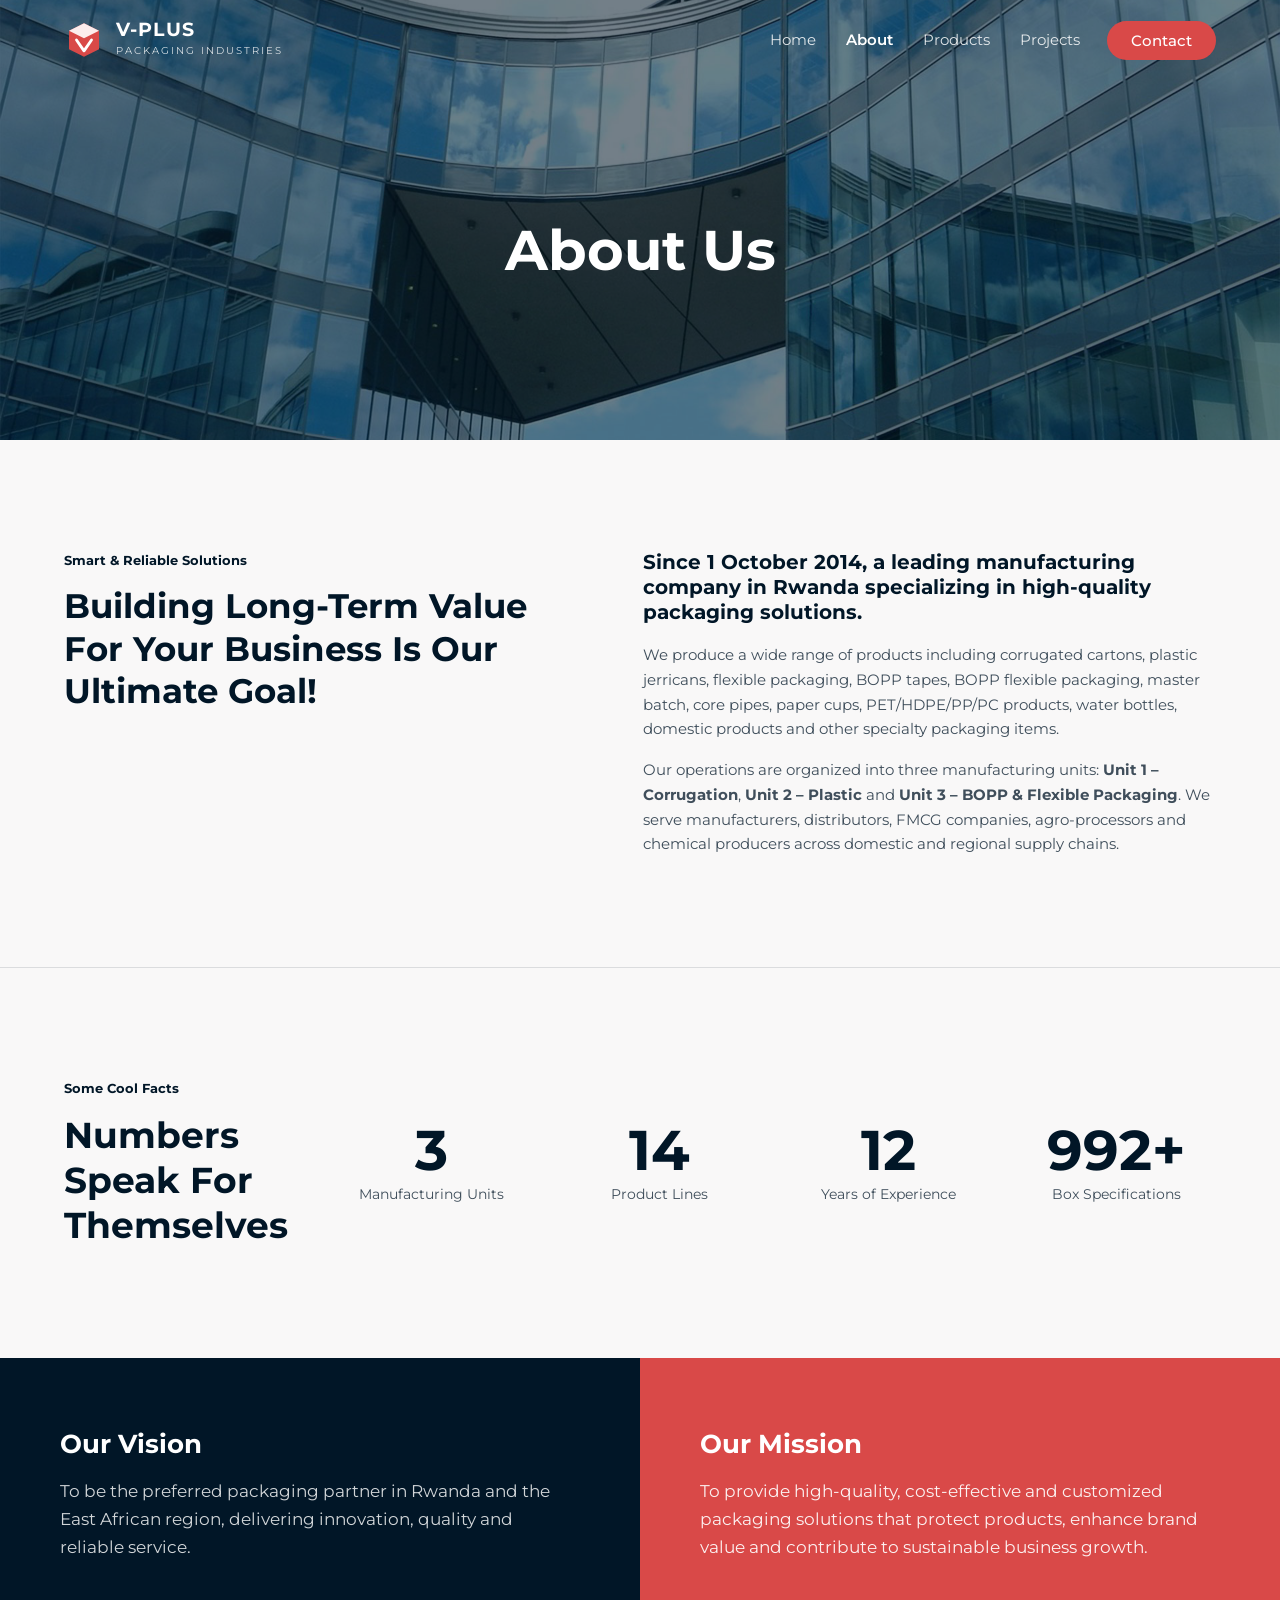
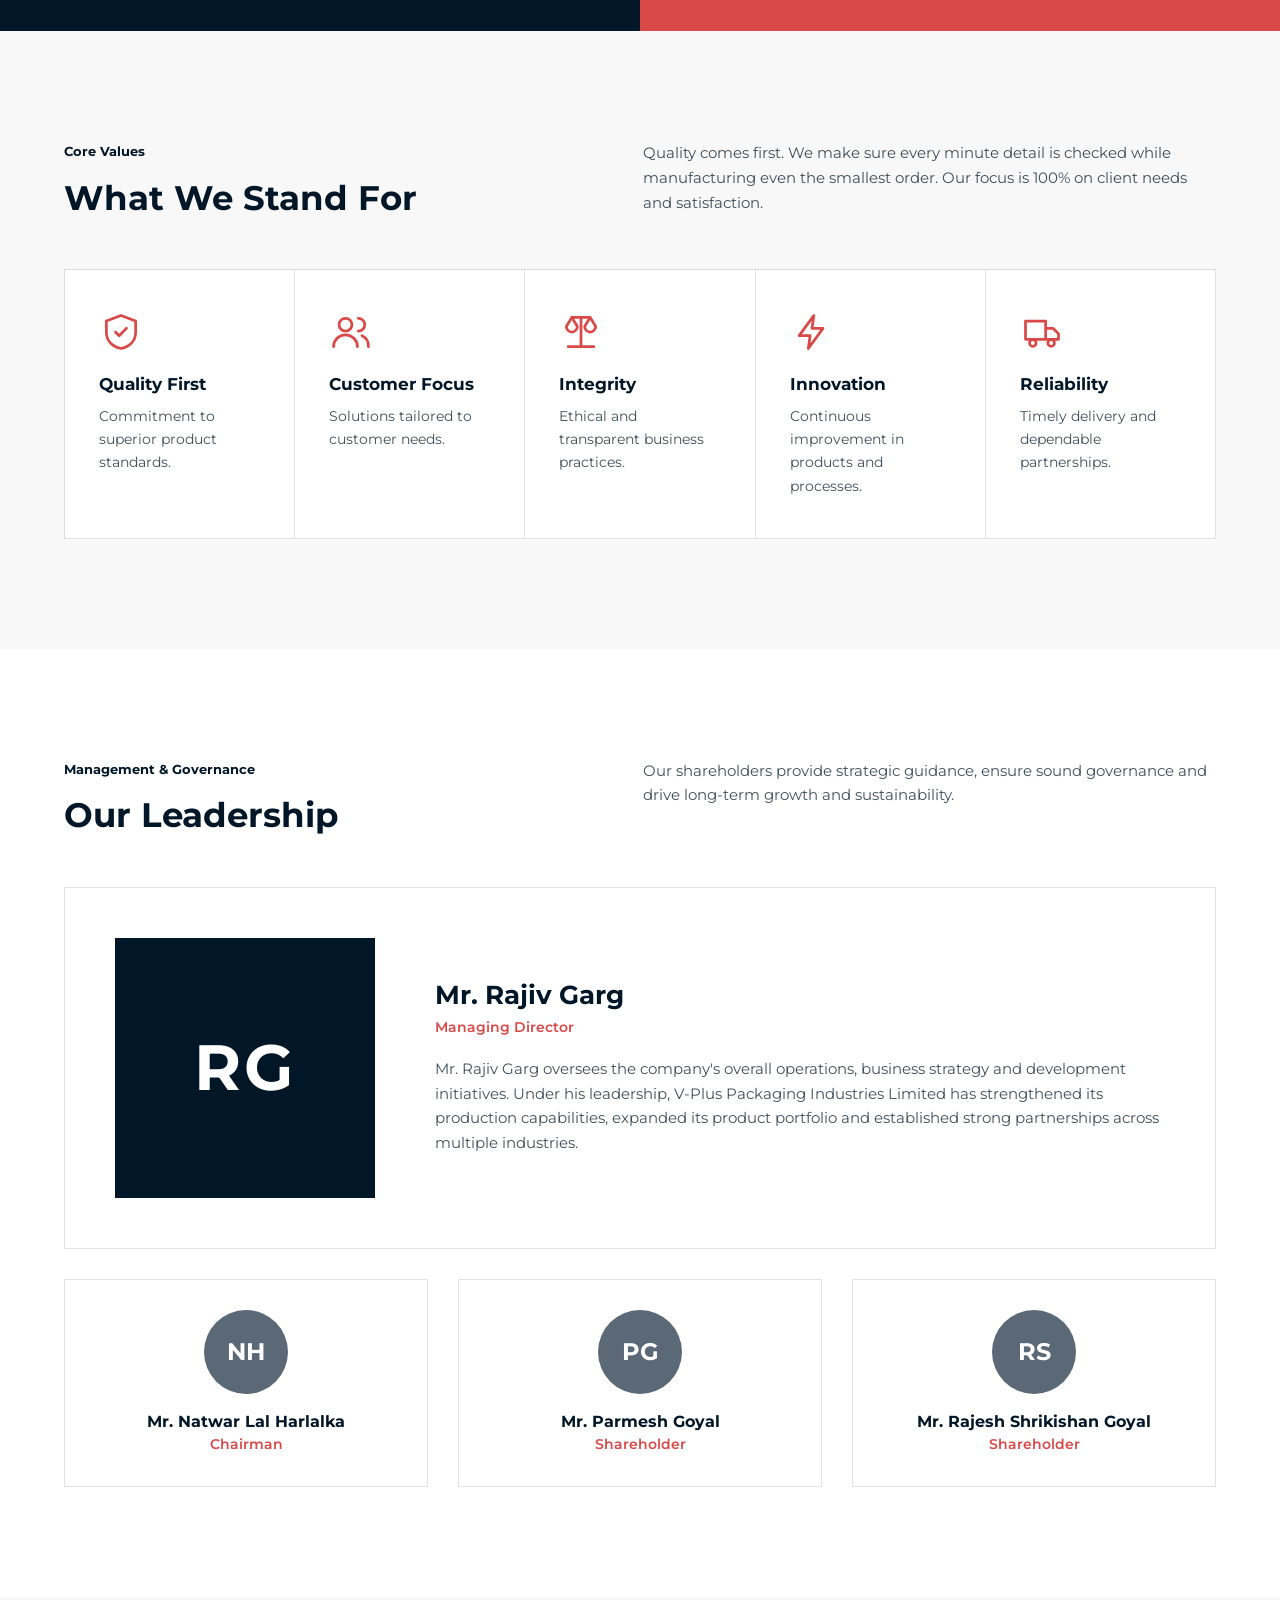
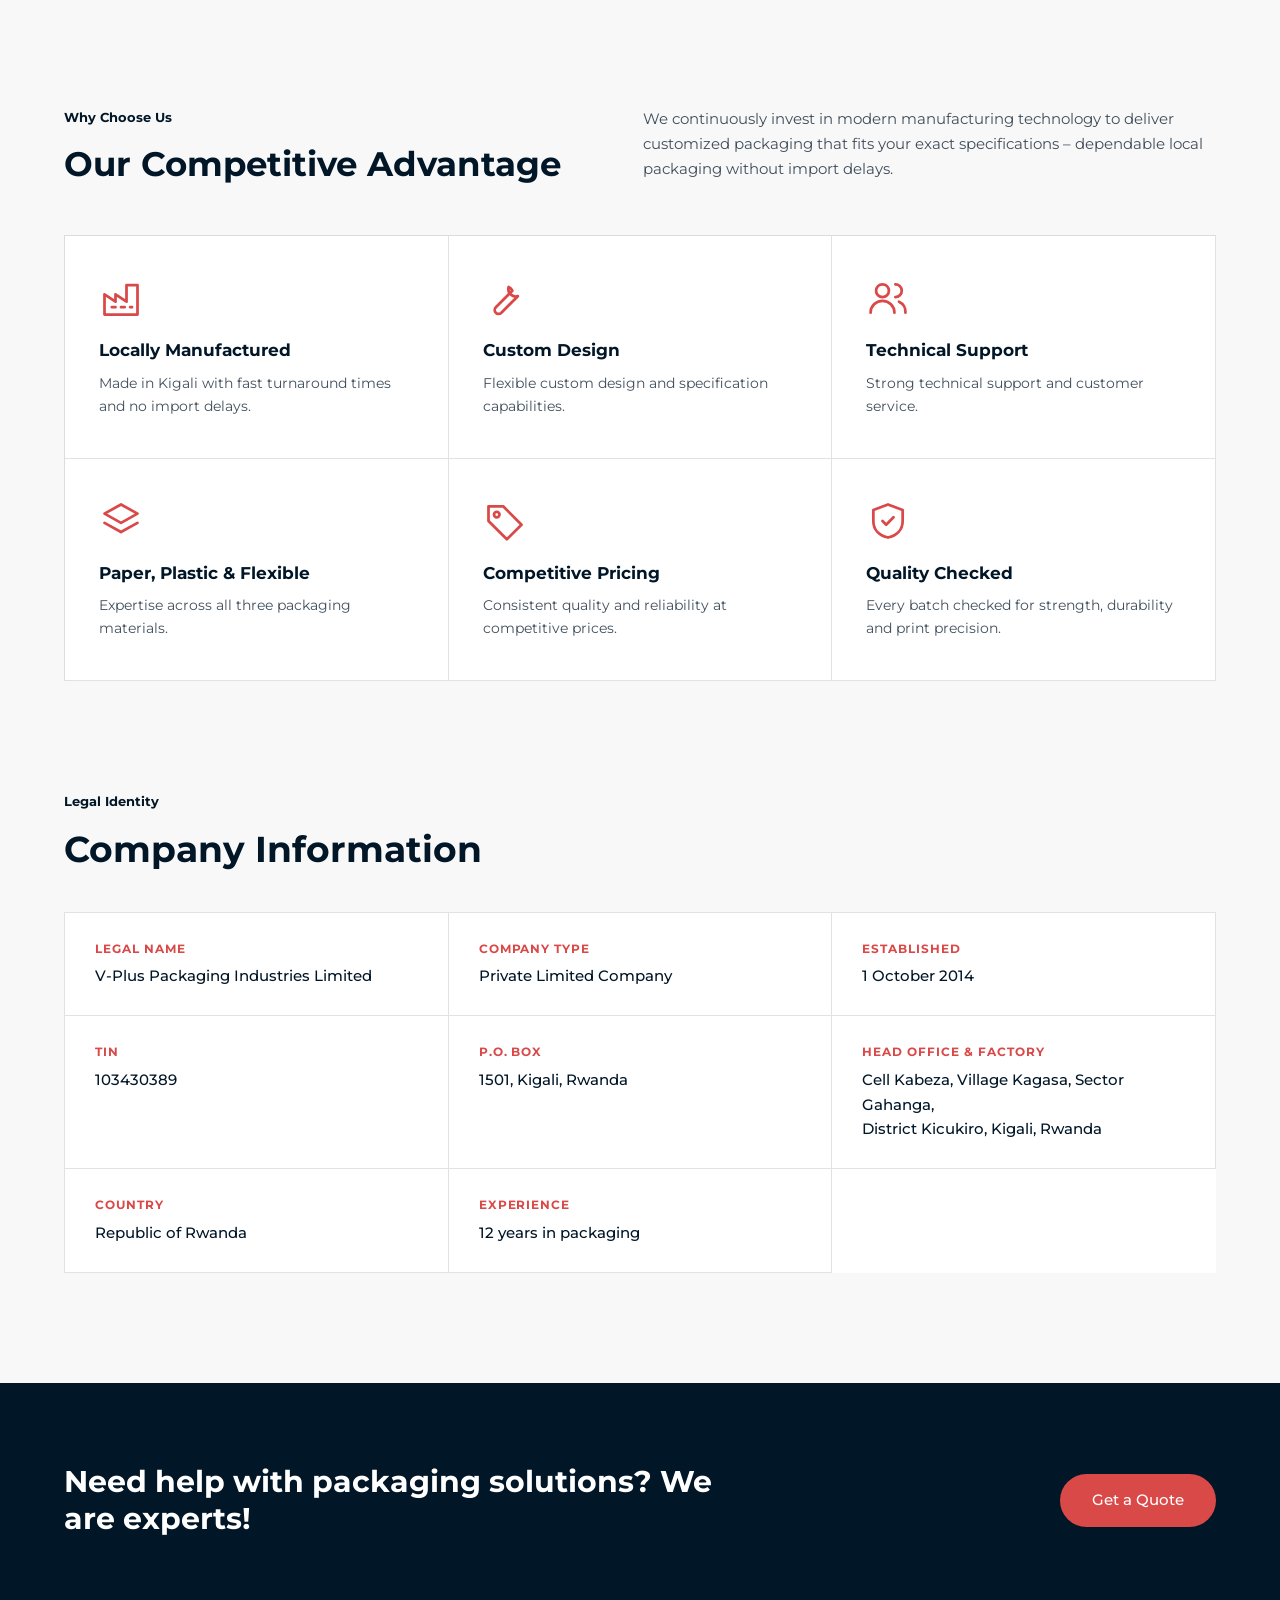
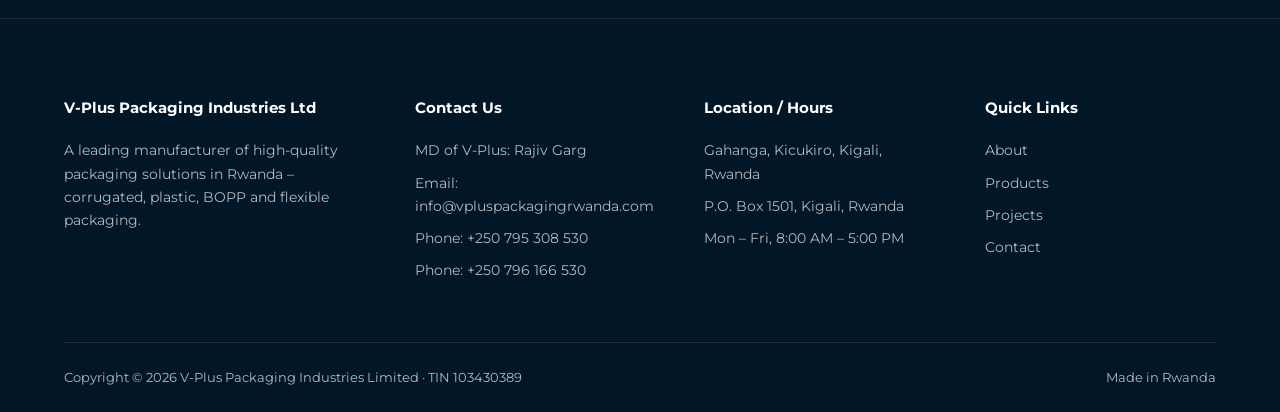
==== about.html @ d8c8a0d1 "Use catalogue photos for 13 products on the Products page Co-Authored-By: Claude Opus 5.5 <noreply@a" ====
<!DOCTYPE html>
<html lang="en">
<head>
<meta charset="utf-8">
<meta name="viewport" content="width=device-width, initial-scale=1">
<title>About Us – V-Plus Packaging Industries Limited</title>
<meta name="description" content="Company profile, vision, mission, values and leadership of V-Plus Packaging Industries Limited, Kigali, Rwanda.">
<meta property="og:title" content="About Us – V-Plus Packaging Industries Limited">
<meta property="og:description" content="Company profile, vision, mission, values and leadership of V-Plus Packaging Industries Limited, Kigali, Rwanda.">
<meta property="og:image" content="images/hero-factory.jpg">
<link rel="icon" href="images/favicon.svg" type="image/svg+xml">
<link rel="preconnect" href="https://fonts.googleapis.com">
<link rel="preconnect" href="https://fonts.gstatic.com" crossorigin>
<link href="https://fonts.googleapis.com/css2?family=Montserrat:wght@400;500;600;700&display=swap" rel="stylesheet">
<link rel="stylesheet" href="css/style.css?v=1795868604">
</head>
<body data-page="">
<header class="nav" id="nav"><div class="wrap">
  <a href="index.html" class="logo" aria-label="V-Plus Packaging Industries home"><svg viewBox="0 0 48 48" aria-hidden="true"><path d="M24 4 42 13v22L24 44 6 35V13Z" fill="#d94948"/><path d="M24 4 42 13 24 22 6 13Z" fill="#ffffff" opacity=".9"/><path d="M15 24l9 13 9-13" fill="none" stroke="#fff" stroke-width="3.4" stroke-linecap="round" stroke-linejoin="round"/></svg><span><b>V-PLUS</b><small>Packaging Industries</small></span></a>
  <ul class="menu" id="menu"><li><a href="index.html">Home</a></li><li><a href="about.html" class="active">About</a></li><li><a href="products.html">Products</a></li><li><a href="projects.html">Projects</a></li><li><a href="contact.html" class="btn">Contact</a></li></ul>
  <button class="burger" id="burger" aria-label="Menu" aria-expanded="false" aria-controls="menu"><span></span><span></span><span></span></button>
</div></header>
<main>
<section class="banner" style="background-image:url(images/about-banner.jpg)"><h1>About Us</h1></section>

<section><div class="wrap intro reveal">
  <div><span class="eyebrow">Smart &amp; Reliable Solutions</span><h2>Building Long-Term Value For Your Business Is Our Ultimate Goal!</h2></div>
  <div>
    <h3>Since 1 October 2014, a leading manufacturing company in Rwanda specializing in high-quality packaging solutions.</h3>
    <p>We produce a wide range of products including corrugated cartons, plastic jerricans, flexible packaging, BOPP tapes, BOPP flexible packaging, master batch, core pipes, paper cups, PET/HDPE/PP/PC products, water bottles, domestic products and other specialty packaging items.</p>
    <p>Our operations are organized into three manufacturing units: <b>Unit 1 – Corrugation</b>, <b>Unit 2 – Plastic</b> and <b>Unit 3 – BOPP &amp; Flexible Packaging</b>. We serve manufacturers, distributors, FMCG companies, agro-processors and chemical producers across domestic and regional supply chains.</p>
  </div>
</div></section>
<hr class="divider">
<section><div class="wrap stats reveal">
  <div><span class="eyebrow">Some Cool Facts</span><h2 class="h2" style="margin:0">Numbers Speak For Themselves</h2></div><div class="stat"><b data-count="3">3</b><span>Manufacturing Units</span></div><div class="stat"><b data-count="14">14</b><span>Product Lines</span></div><div class="stat"><b data-count="12" data-years>12</b><span>Years of Experience</span></div><div class="stat"><b data-count="1000" data-suffix="+">1,000+</b><span>Box Specifications</span></div>
</div></section>

<section class="vm" style="padding:0">
  <div class="reveal"><h3>Our Vision</h3><p>To be the preferred packaging partner in Rwanda and the East African region, delivering innovation, quality and reliable service.</p></div>
  <div class="reveal"><h3>Our Mission</h3><p>To provide high-quality, cost-effective and customized packaging solutions that protect products, enhance brand value and contribute to sustainable business growth.</p></div>
</section>

<section><div class="wrap">
  <div class="intro reveal" style="margin-bottom:50px"><div><span class="eyebrow">Core Values</span><h2>What We Stand For</h2></div><div><p>Quality comes first. We make sure every minute detail is checked while manufacturing even the smallest order. Our focus is 100% on client needs and satisfaction.</p></div></div>
  <div class="features five"><div class="feature reveal"><div class="ic"><svg viewBox="0 0 24 24" fill="none" stroke="currentColor" stroke-width="1.5" stroke-linecap="round" stroke-linejoin="round" aria-hidden="true"><path d="M12 3 4 6v6c0 5 3.5 8 8 9 4.5-1 8-4 8-9V6z"/><path d="m9 12 2 2 4-4"/></svg></div><h4>Quality First</h4><p>Commitment to superior product standards.</p></div><div class="feature reveal"><div class="ic"><svg viewBox="0 0 24 24" fill="none" stroke="currentColor" stroke-width="1.5" stroke-linecap="round" stroke-linejoin="round" aria-hidden="true"><circle cx="9" cy="8" r="3.5"/><path d="M2.5 20a6.5 6.5 0 0 1 13 0M16 4.5a3.5 3.5 0 0 1 0 7M18 14a6 6 0 0 1 3.5 6"/></svg></div><h4>Customer Focus</h4><p>Solutions tailored to customer needs.</p></div><div class="feature reveal"><div class="ic"><svg viewBox="0 0 24 24" fill="none" stroke="currentColor" stroke-width="1.5" stroke-linecap="round" stroke-linejoin="round" aria-hidden="true"><path d="M12 4v16M5 20h14M4 9l3-5 3 5a3 3 0 0 1-6 0zM14 9l3-5 3 5a3 3 0 0 1-6 0zM7 4h10"/></svg></div><h4>Integrity</h4><p>Ethical and transparent business practices.</p></div><div class="feature reveal"><div class="ic"><svg viewBox="0 0 24 24" fill="none" stroke="currentColor" stroke-width="1.5" stroke-linecap="round" stroke-linejoin="round" aria-hidden="true"><path d="M13 3 5 14h6l-1 7 8-11h-6z"/></svg></div><h4>Innovation</h4><p>Continuous improvement in products and processes.</p></div><div class="feature reveal"><div class="ic"><svg viewBox="0 0 24 24" fill="none" stroke="currentColor" stroke-width="1.5" stroke-linecap="round" stroke-linejoin="round" aria-hidden="true"><path d="M3 6h11v10H3zM14 10h4l3 3v3h-7"/><circle cx="7" cy="18" r="1.8"/><circle cx="17" cy="18" r="1.8"/></svg></div><h4>Reliability</h4><p>Timely delivery and dependable partnerships.</p></div></div>
</div></section>

<section style="background:#fff"><div class="wrap">
  <div class="intro reveal" style="margin-bottom:50px"><div><span class="eyebrow">Management &amp; Governance</span><h2>Our Leadership</h2></div><div><p>Our shareholders provide strategic guidance, ensure sound governance and drive long-term growth and sustainability.</p></div></div>
  <div class="leader reveal">
    <div class="mono">RG</div>
    <div><h3>Mr. Rajiv Garg</h3><span class="role">Managing Director</span><p>Mr. Rajiv Garg oversees the company's overall operations, business strategy and development initiatives. Under his leadership, V-Plus Packaging Industries Limited has strengthened its production capabilities, expanded its product portfolio and established strong partnerships across multiple industries.</p></div>
  </div>
  <div class="board">
    <div class="person reveal"><div class="mono">NH</div><h4>Mr. Natwar Lal Harlalka</h4><span>Chairman</span></div>
    <div class="person reveal"><div class="mono">PG</div><h4>Mr. Parmesh Goyal</h4><span>Shareholder</span></div>
    <div class="person reveal"><div class="mono">RS</div><h4>Mr. Rajesh Shrikishan Goyal</h4><span>Shareholder</span></div>
  </div>
</div></section>

<section><div class="wrap">
  <div class="intro reveal" style="margin-bottom:50px"><div><span class="eyebrow">Why Choose Us</span><h2>Our Competitive Advantage</h2></div><div><p>We continuously invest in modern manufacturing technology to deliver customized packaging that fits your exact specifications – dependable local packaging without import delays.</p></div></div>
  <div class="features"><div class="feature reveal"><div class="ic"><svg viewBox="0 0 24 24" fill="none" stroke="currentColor" stroke-width="1.5" stroke-linecap="round" stroke-linejoin="round" aria-hidden="true"><path d="M3 21V10l6 4V10l6 4V5h6v16z"/><path d="M7 17h2M12 17h2M17 17h1"/></svg></div><h4>Locally Manufactured</h4><p>Made in Kigali with fast turnaround times and no import delays.</p></div><div class="feature reveal"><div class="ic"><svg viewBox="0 0 24 24" fill="none" stroke="currentColor" stroke-width="1.5" stroke-linecap="round" stroke-linejoin="round" aria-hidden="true"><path d="M14 6a4 4 0 0 0 5 5l-9 9a2 2 0 0 1-3-3l9-9a4 4 0 0 0-2-2z"/></svg></div><h4>Custom Design</h4><p>Flexible custom design and specification capabilities.</p></div><div class="feature reveal"><div class="ic"><svg viewBox="0 0 24 24" fill="none" stroke="currentColor" stroke-width="1.5" stroke-linecap="round" stroke-linejoin="round" aria-hidden="true"><circle cx="9" cy="8" r="3.5"/><path d="M2.5 20a6.5 6.5 0 0 1 13 0M16 4.5a3.5 3.5 0 0 1 0 7M18 14a6 6 0 0 1 3.5 6"/></svg></div><h4>Technical Support</h4><p>Strong technical support and customer service.</p></div><div class="feature reveal"><div class="ic"><svg viewBox="0 0 24 24" fill="none" stroke="currentColor" stroke-width="1.5" stroke-linecap="round" stroke-linejoin="round" aria-hidden="true"><path d="m12 3 9 5-9 5-9-5z"/><path d="m3 13 9 5 9-5"/></svg></div><h4>Paper, Plastic &amp; Flexible</h4><p>Expertise across all three packaging materials.</p></div><div class="feature reveal"><div class="ic"><svg viewBox="0 0 24 24" fill="none" stroke="currentColor" stroke-width="1.5" stroke-linecap="round" stroke-linejoin="round" aria-hidden="true"><path d="M3 12V4h8l10 10-8 8z"/><circle cx="7.5" cy="8.5" r="1.5"/></svg></div><h4>Competitive Pricing</h4><p>Consistent quality and reliability at competitive prices.</p></div><div class="feature reveal"><div class="ic"><svg viewBox="0 0 24 24" fill="none" stroke="currentColor" stroke-width="1.5" stroke-linecap="round" stroke-linejoin="round" aria-hidden="true"><path d="M12 3 4 6v6c0 5 3.5 8 8 9 4.5-1 8-4 8-9V6z"/><path d="m9 12 2 2 4-4"/></svg></div><h4>Quality Checked</h4><p>Every batch checked for strength, durability and print precision.</p></div></div>
</div></section>

<section style="padding-top:0"><div class="wrap">
  <div class="reveal" style="margin-bottom:40px"><span class="eyebrow">Legal Identity</span><h2 class="h2">Company Information</h2></div>
  <dl class="facts reveal">
    <div><dt>Legal Name</dt><dd>V-Plus Packaging Industries Limited</dd></div>
    <div><dt>Company Type</dt><dd>Private Limited Company</dd></div>
    <div><dt>Established</dt><dd>1 October 2014</dd></div>
    <div><dt>TIN</dt><dd>103430389</dd></div>
    <div><dt>P.O. Box</dt><dd>1501, Kigali, Rwanda</dd></div>
    <div><dt>Head Office &amp; Factory</dt><dd>Cell Kabeza, Village Kagasa, Sector Gahanga,<br>District Kicukiro, Kigali, Rwanda</dd></div>
    <div><dt>Country</dt><dd>Republic of Rwanda</dd></div>
    <div><dt>Experience</dt><dd><span data-years>12</span> years in packaging</dd></div>
  </dl>
</div></section>
<section class="cta"><div class="wrap">
  <h2>Need help with packaging solutions? We are experts!</h2>
  <a href="contact.html" class="btn">Get a Quote</a>
</div></section>

</main>
<footer><div class="wrap">
  <div class="foot-grid">
    <div>
      <h5>V-Plus Packaging Industries Ltd</h5>
      <p>A leading manufacturer of high-quality packaging solutions in Rwanda – corrugated, plastic, BOPP and flexible packaging.</p>
    </div>
    <div><h5>Contact Us</h5><ul><li>MD of V-Plus: Rajiv Garg</li><li>Email: <a href="mailto:info@vpluspackagingrwanda.com">info@vpluspackagingrwanda.com</a></li><li>Phone: <a href="tel:+250795308530">+250 795 308 530</a></li><li>Phone: <a href="tel:+250796166530">+250 796 166 530</a></li></ul></div>
    <div><h5>Location / Hours</h5><ul><li>Gahanga, Kicukiro, Kigali, Rwanda</li><li>P.O. Box 1501, Kigali, Rwanda</li><li>Mon – Fri, 8:00 AM – 5:00 PM</li></ul></div>
    <div><h5>Quick Links</h5><ul><li><a href="about.html">About</a></li><li><a href="products.html">Products</a></li><li><a href="projects.html">Projects</a></li><li><a href="contact.html">Contact</a></li></ul></div>
  </div>
  <div class="foot-bottom"><span>Copyright © <span data-year></span> V-Plus Packaging Industries Limited · TIN 103430389</span><span>Made in Rwanda</span></div>
</div></footer>
<script src="js/main.js?v=1795868604"></script>
</body>
</html>
---- css/style.css ----
/* V-Plus Packaging Industries Limited — site stylesheet */
:root{
  --navy:#011627; --navy-2:#0b2236; --slate:#5b6876; --red:#d94948; --red-d:#c03a39;
  --bg:#f9f8f8; --white:#fff; --text:rgba(1,22,39,.75); --muted:rgba(1,22,39,.6);
  --line:rgba(1,22,39,.12); --line-l:rgba(255,255,255,.25);
}
*{box-sizing:border-box;margin:0;padding:0}
html{scroll-behavior:smooth}
body{font-family:Montserrat,system-ui,sans-serif;font-size:15px;line-height:1.65;color:var(--text);background:var(--bg);-webkit-font-smoothing:antialiased}
img{display:block;max-width:100%}
a{color:inherit;text-decoration:none}
h1,h2,h3,h4,h5{color:var(--navy);font-weight:700;line-height:1.25}
.wrap{width:min(1200px,90%);margin-inline:auto}
section{padding:110px 0}
.eyebrow{display:block;font-size:13px;font-weight:700;color:var(--navy);margin-bottom:14px}
.h2{font-size:clamp(26px,3.2vw,36px);margin-bottom:22px}
.center{text-align:center}
.narrow{max-width:820px;margin-inline:auto}
p + p{margin-top:16px}
.btn{display:inline-block;background:var(--red);color:#fff;border-radius:100px;padding:14px 32px;font-size:15px;font-weight:500;transition:background .25s,transform .25s;border:0;cursor:pointer;font-family:inherit}
.btn:hover{background:var(--red-d);transform:translateY(-2px)}
.btn-outline{background:transparent;border:2px solid #fff;padding:12px 30px}
.btn-outline:hover{background:#fff;color:var(--navy)}
.mt{margin-top:36px}

/* Header */
header.nav{position:fixed;top:0;left:0;right:0;z-index:50;transition:background .3s,box-shadow .3s}
header.nav.scrolled{background:var(--navy);box-shadow:0 4px 20px rgba(0,0,0,.25)}
.nav .wrap{display:flex;align-items:center;justify-content:space-between;height:80px}
.logo{display:flex;align-items:center;gap:12px;color:#fff}
.logo svg{width:40px;height:40px}
.logo b{display:block;font-size:19px;letter-spacing:.06em;line-height:1}
.logo small{display:block;font-size:10px;letter-spacing:.2em;text-transform:uppercase;opacity:.8;margin-top:4px}
.menu{display:flex;list-style:none;align-items:center}
.menu a{display:block;color:#fff;padding:0 15px;line-height:80px;font-size:15px;opacity:.85;transition:opacity .2s}
.menu a:hover,.menu a.active{opacity:1}
.menu a.active{font-weight:600}
.menu .btn{line-height:1;padding:12px 24px;margin-left:12px;opacity:1}
.burger{display:none;background:none;border:0;cursor:pointer;width:42px;height:42px}
.burger span{display:block;height:2px;width:24px;background:#fff;margin:5px auto;transition:.3s}

/* Hero (home) */
.hero{position:relative;min-height:100vh;display:flex;align-items:center;justify-content:center;text-align:center;color:#fff;background:url(../images/hero-factory.jpg) center/cover fixed}
.hero::before{content:"";position:absolute;inset:0;background:rgba(1,22,39,.55)}
.hero .wrap{position:relative;padding:120px 0 80px}
.hero .sub{font-size:14px;font-weight:600;letter-spacing:.04em;margin-bottom:18px}
.hero h1{color:#fff;font-size:clamp(34px,5.6vw,70px);line-height:1.4;text-transform:uppercase;margin-bottom:34px}
.hero p{max-width:640px;margin:0 auto 34px;color:rgba(255,255,255,.85);font-size:16px}
.hero .down{position:absolute;left:50%;bottom:36px;transform:translateX(-50%);color:#fff;opacity:.8;animation:bob 2s infinite}
@keyframes bob{0%,100%{transform:translate(-50%,0)}50%{transform:translate(-50%,8px)}}

/* Page banner (inner pages) */
.banner{position:relative;height:440px;display:flex;align-items:center;justify-content:center;text-align:center;background:center/cover no-repeat}
.banner::before{content:"";position:absolute;inset:0;background:rgba(1,22,39,.55)}
.banner h1{position:relative;color:#fff;font-size:clamp(34px,4.6vw,56px);padding-top:60px}

/* Two-column intro (eyebrow+heading left, text right) */
.intro{display:grid;grid-template-columns:1fr 1.15fr;gap:80px;align-items:start}
.intro h2{font-size:clamp(26px,3vw,34px)}
.intro h3{font-size:20px;margin-bottom:18px}

/* Slate band (products) */
.band{position:relative;background:var(--slate);color:rgba(255,255,255,.82);overflow:hidden}
.band::before{content:"";position:absolute;inset:0;background:url(../images/products-bg.jpeg) center/cover;opacity:.12}
.band .wrap{position:relative}
.band h2,.band h3,.band h4,.band .eyebrow{color:#fff}
.band-grid{display:grid;grid-template-columns:1fr 1fr;gap:90px;align-items:center}
.list-item{padding:28px 0;border-top:1px solid var(--line-l)}
.list-item:first-of-type{margin-top:26px}
.list-item h4{font-size:16px;margin-bottom:8px}
.list-item p{font-size:14px}
.band .lead{font-size:clamp(22px,2.4vw,28px);font-weight:700;color:#fff;line-height:1.4;margin-bottom:30px}

/* Image cards */
.cards{display:grid;grid-template-columns:repeat(3,1fr);gap:34px}
.card img{width:100%;aspect-ratio:4/3;object-fit:cover;transition:transform .5s}
.card .img{overflow:hidden;margin-bottom:22px}
.card:hover img{transform:scale(1.05)}
.card h4{font-size:16px;margin-bottom:10px}
.card p{font-size:14px}

/* Stats */
.stats{display:grid;grid-template-columns:1.2fr repeat(4,1fr);gap:30px;align-items:center}
.stat{text-align:center}
.stat b{display:block;font-size:clamp(40px,4.4vw,56px);color:var(--navy);line-height:1.1}
.stat span{font-size:14px}
.stats.dark{background:var(--navy)}
.divider{border:0;border-top:1px solid var(--line);margin:0}

/* Feature boxes */
.features{display:grid;grid-template-columns:repeat(3,1fr);gap:0;border-top:1px solid var(--line);border-left:1px solid var(--line)}
.features.five{grid-template-columns:repeat(5,1fr)}
.features.two{grid-template-columns:repeat(2,1fr)}
.feature{padding:40px 34px;border-right:1px solid var(--line);border-bottom:1px solid var(--line);background:#fff;transition:background .3s}
.feature:hover{background:var(--bg)}
.feature .ic{width:44px;height:44px;color:var(--red);margin-bottom:20px}
.feature .ic svg{width:100%;height:100%}
.feature h4{font-size:17px;margin-bottom:10px}
.feature p{font-size:14px}

/* Products page */
.unit{padding:90px 0;border-top:1px solid var(--line)}
.unit:nth-of-type(odd){background:#fff}
.unit-head{display:grid;grid-template-columns:1fr 1.15fr;gap:80px;margin-bottom:50px;align-items:end}
.unit-head h2{font-size:clamp(26px,3vw,34px)}
.products{display:grid;grid-template-columns:repeat(2,1fr);gap:0 70px}
.product{display:grid;grid-template-columns:180px 1fr;gap:28px;padding:30px 0;border-top:1px solid var(--line);align-items:start}
.product .thumb{aspect-ratio:1;background:var(--bg);overflow:hidden;display:grid;place-items:center;color:var(--slate)}
.unit:nth-of-type(even) .product .thumb{background:#fff}
.product .thumb img{width:100%;height:100%;object-fit:contain;background:#fff;transition:transform .4s}
.product:hover .thumb img{transform:scale(1.05)}
.product .thumb{border:1px solid var(--line)}
.product .thumb svg{width:46px;height:46px}
.product h4{font-size:17px;margin-bottom:10px}
.product ul{list-style:none}
.product li{position:relative;padding-left:18px;font-size:14px;margin-bottom:5px}
.product li::before{content:"";position:absolute;left:0;top:9px;width:6px;height:6px;border-radius:50%;background:var(--red)}
.jump{display:flex;gap:14px;flex-wrap:wrap;justify-content:center;margin-top:34px}
.jump a{border:1px solid var(--line);padding:10px 22px;border-radius:100px;font-size:14px;font-weight:600;color:var(--navy);background:#fff;transition:.25s}
.jump a:hover{background:var(--navy);color:#fff}

/* Projects page */
.projects{display:grid;gap:70px}
.project{display:grid;grid-template-columns:1fr 1fr;gap:70px;align-items:center}
.project:nth-child(even) .p-img{order:2}
.project .p-img{overflow:hidden}
.project .p-img img{width:100%;aspect-ratio:4/3;object-fit:cover}
.project h3{font-size:clamp(22px,2.4vw,28px);margin-bottom:16px}
.project .note{margin-top:20px;padding-left:16px;border-left:3px solid var(--red);font-weight:600;color:var(--navy);font-size:14px}

/* About page: leadership + facts */
.leader{display:grid;grid-template-columns:260px 1fr;gap:60px;align-items:center;background:#fff;padding:50px;border:1px solid var(--line)}
.leader .mono{aspect-ratio:1;background:var(--navy);color:#fff;display:grid;place-items:center;font-size:64px;font-weight:700;letter-spacing:.04em}
.leader h3{font-size:26px;margin-bottom:4px}
.leader .role{color:var(--red);font-weight:600;font-size:14px;margin-bottom:18px;display:block}
.board{display:grid;grid-template-columns:repeat(3,1fr);gap:30px;margin-top:30px}
.person{background:#fff;border:1px solid var(--line);padding:30px;text-align:center}
.person .mono{width:84px;height:84px;margin:0 auto 18px;border-radius:50%;background:var(--slate);color:#fff;display:grid;place-items:center;font-weight:700;font-size:24px}
.person h4{font-size:16px}
.person span{font-size:14px;color:var(--red);font-weight:600}
.vm{display:grid;grid-template-columns:1fr 1fr;gap:0}
.vm > div{padding:70px 60px}
.vm > div:first-child{background:var(--navy);color:rgba(255,255,255,.82)}
.vm > div:last-child{background:var(--red);color:rgba(255,255,255,.92)}
.vm h3{color:#fff;font-size:26px;margin-bottom:16px}
.vm p{font-size:17px}
.facts{display:grid;grid-template-columns:repeat(3,1fr);border-top:1px solid var(--line);border-left:1px solid var(--line);background:#fff}
.facts div{padding:26px 30px;border-right:1px solid var(--line);border-bottom:1px solid var(--line)}
.facts dt{font-size:12px;font-weight:700;color:var(--red);text-transform:uppercase;letter-spacing:.08em;margin-bottom:6px}
.facts dd{color:var(--navy);font-weight:500}

/* CTA strip */
.cta{background:var(--navy);color:rgba(255,255,255,.8);padding:80px 0;border-bottom:1px solid rgba(255,255,255,.1)}
.cta .wrap{display:flex;justify-content:space-between;align-items:center;gap:30px;flex-wrap:wrap}
.cta h2{color:#fff;font-size:clamp(22px,2.6vw,30px);max-width:700px}

/* Contact */
.contact-grid{display:grid;grid-template-columns:1fr 1.1fr;gap:80px}
.info{list-style:none;margin-top:30px}
.info li{display:flex;gap:18px;padding:20px 0;border-top:1px solid var(--line)}
.info .ic{flex:none;width:22px;height:22px;color:var(--red);margin-top:2px}
.info b{display:block;color:var(--navy);font-size:14px;margin-bottom:2px}
.info a:hover{color:var(--red)}
form.quote{background:#fff;padding:44px;border:1px solid var(--line)}
form.quote h3{font-size:22px;margin-bottom:6px}
form.quote > p{font-size:14px;margin-bottom:26px}
.frow{display:grid;grid-template-columns:1fr 1fr;gap:16px}
label{display:block;font-size:13px;font-weight:600;color:var(--navy);margin-bottom:6px}
.field{margin-bottom:16px}
input,select,textarea{width:100%;padding:13px 14px;border:1px solid var(--line);border-radius:4px;font:inherit;font-size:14px;color:var(--navy);background:var(--bg);transition:border-color .2s}
input:focus,select:focus,textarea:focus{outline:none;border-color:var(--red);background:#fff}
textarea{min-height:120px;resize:vertical}
.form-note{font-size:12px;color:var(--muted);margin-top:12px}
form.quote{position:relative}
.form-status{font-size:14px;margin-top:16px;font-weight:500}
.form-status:empty{display:none}
.form-status.ok{color:#1e7a46;background:#e8f5ee;padding:12px 14px;border-radius:4px}
.form-status.err{color:var(--red-d);background:#fbeaea;padding:12px 14px;border-radius:4px}
.btn:disabled{opacity:.6;cursor:wait;transform:none}
.map{margin-top:80px;background:#e8e8e8}
.map iframe{display:block;width:100%;height:420px;border:0}
.map-load{height:420px;display:grid;place-items:center;text-align:center;padding:20px;background:linear-gradient(rgba(1,22,39,.7),rgba(1,22,39,.7)),url(../images/contact-banner.jpg) center/cover;color:rgba(255,255,255,.85)}
.map-load h3{color:#fff;font-size:22px;margin-bottom:8px}
.map-load p{margin-bottom:22px}

/* Footer */
footer{background:var(--navy);color:rgba(255,255,255,.7);padding:80px 0 0;font-size:14px}
.foot-grid{display:grid;grid-template-columns:1.3fr 1fr 1fr 1fr;gap:50px;padding-bottom:60px}
footer h5{color:#fff;font-size:15px;margin-bottom:22px}
footer ul{list-style:none;display:grid;gap:9px}
footer a:hover{color:#fff}
.foot-bottom{border-top:1px solid rgba(255,255,255,.1);padding:24px 0;display:flex;justify-content:space-between;gap:12px;flex-wrap:wrap;font-size:13px}

[hidden]{display:none!important}

/* Reveal */
.reveal{opacity:0;transform:translateY(24px);transition:opacity .8s ease,transform .8s ease}
.reveal.in{opacity:1;transform:none}

@media (max-width:1024px){
  .hero{background-attachment:scroll}
  .intro,.band-grid,.unit-head,.contact-grid,.project{grid-template-columns:1fr;gap:34px}
  .project:nth-child(even) .p-img{order:0}
  .stats{grid-template-columns:repeat(2,1fr)}
  .stats > :first-child{grid-column:1/-1}
  .features,.features.five{grid-template-columns:repeat(2,1fr)}
  .products{grid-template-columns:1fr}
  .foot-grid{grid-template-columns:1fr 1fr}
  .leader{grid-template-columns:1fr;padding:34px}
  .leader .mono{max-width:200px}
  .vm{grid-template-columns:1fr}
  .facts{grid-template-columns:1fr 1fr}
  .menu{position:fixed;top:80px;left:0;right:0;flex-direction:column;align-items:stretch;background:var(--navy);padding:10px 5% 26px;transform:translateY(calc(-100% - 90px));visibility:hidden;transition:transform .35s,visibility .35s;box-shadow:0 20px 30px rgba(0,0,0,.3);z-index:-1}
  .menu.open{transform:none;visibility:visible}
  .menu a{line-height:52px;padding:0;border-bottom:1px solid rgba(255,255,255,.08)}
  .menu .btn{margin:18px 0 0;text-align:center;line-height:1;padding:14px}
  header.nav.open{background:var(--navy)}
  .burger{display:block}
  .burger.open span:nth-child(1){transform:translateY(7px) rotate(45deg)}
  .burger.open span:nth-child(2){opacity:0}
  .burger.open span:nth-child(3){transform:translateY(-7px) rotate(-45deg)}
}
@media (max-width:680px){
  section{padding:80px 0}
  .cards,.board,.features,.features.five,.features.two,.frow,.foot-grid,.facts{grid-template-columns:1fr}
  .product{grid-template-columns:90px 1fr;gap:18px}
  .banner{height:340px}
  .vm > div{padding:50px 30px}
  form.quote{padding:28px}
}
@media (prefers-reduced-motion:reduce){*{animation:none!important;transition:none!important}.reveal{opacity:1;transform:none}}
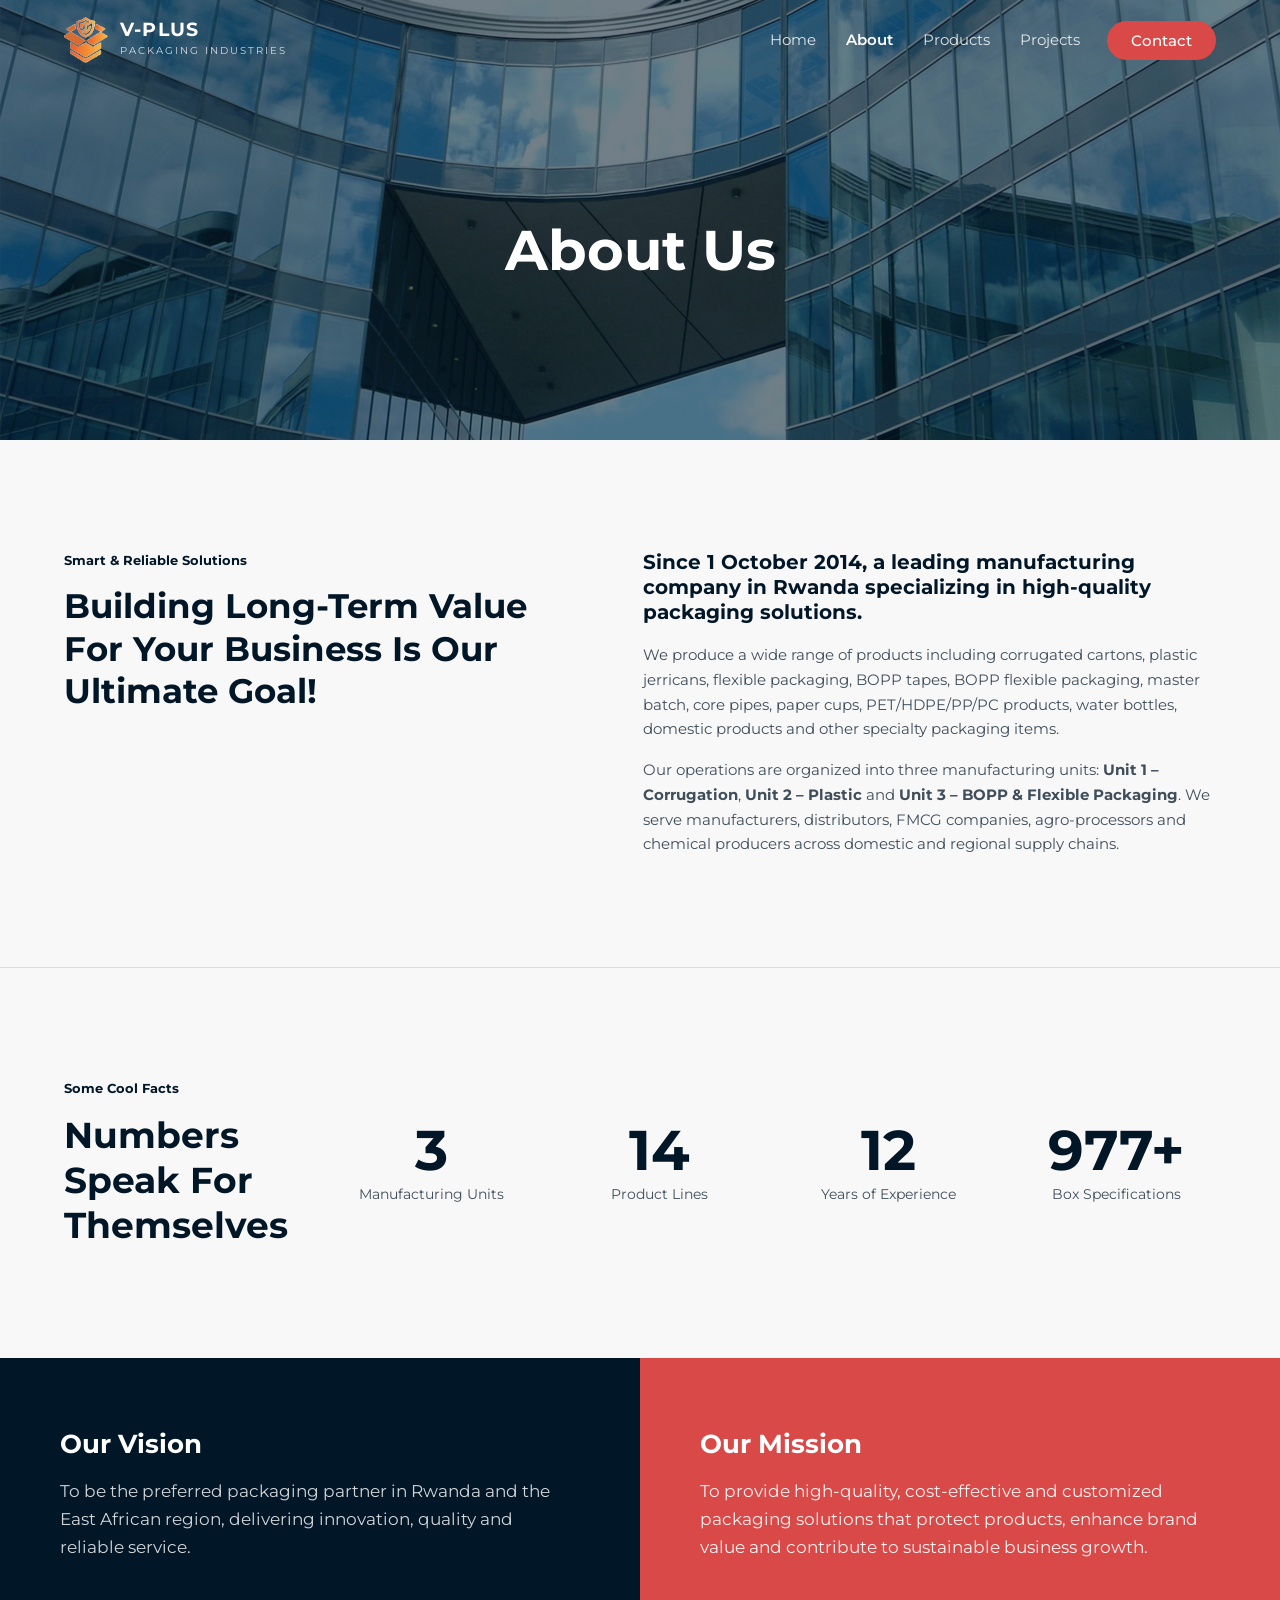
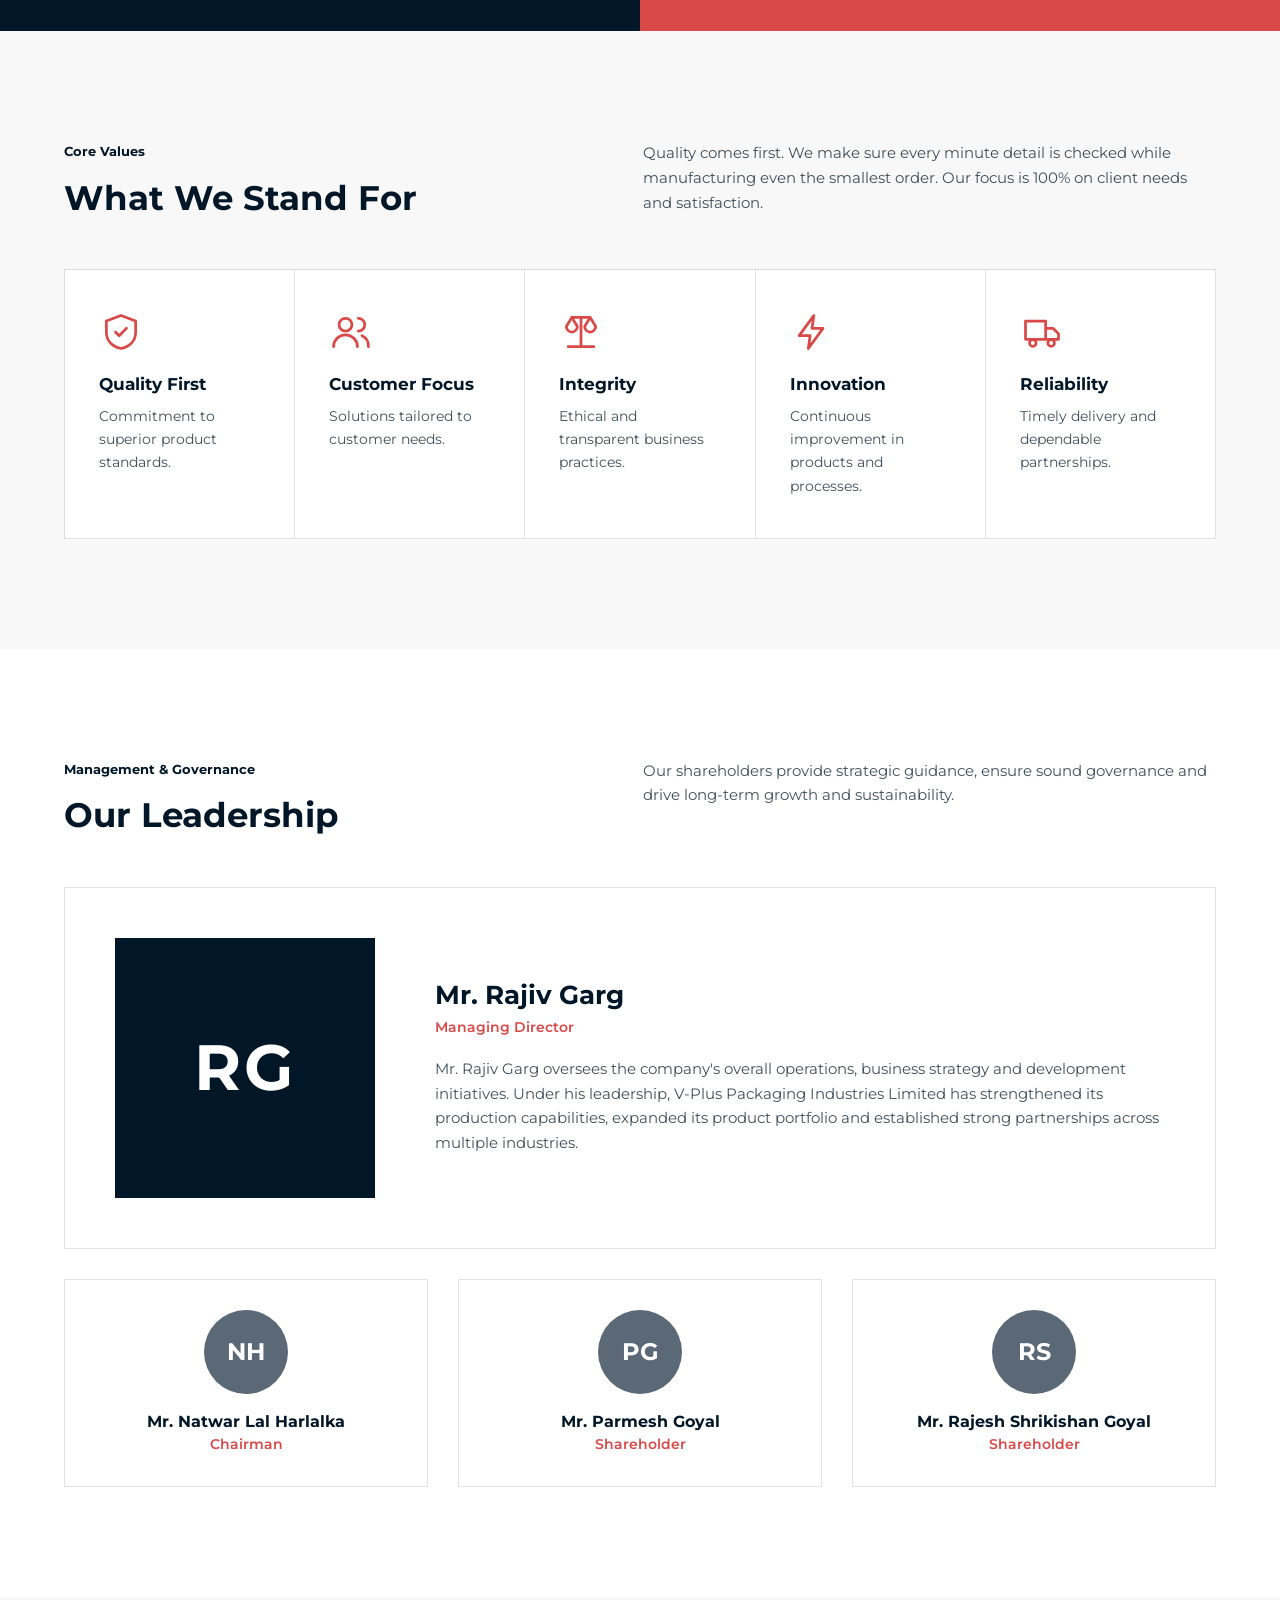
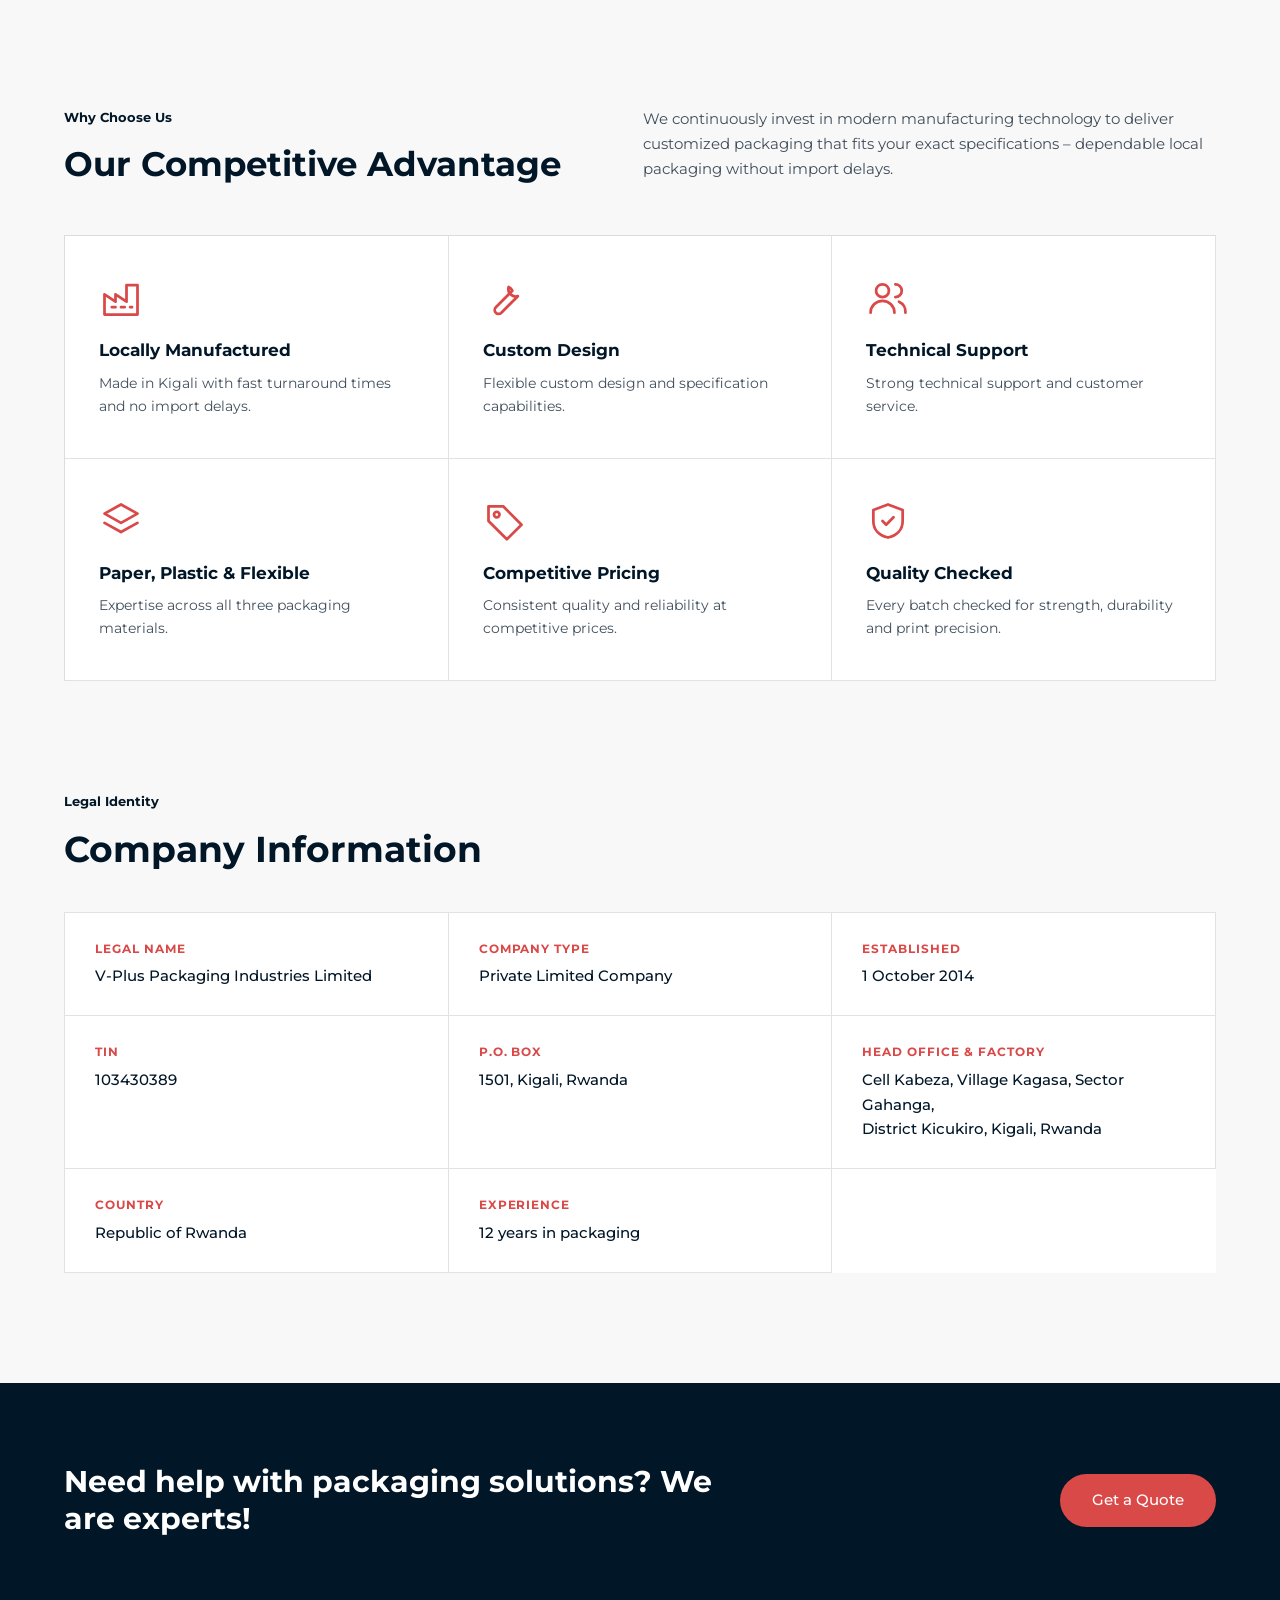
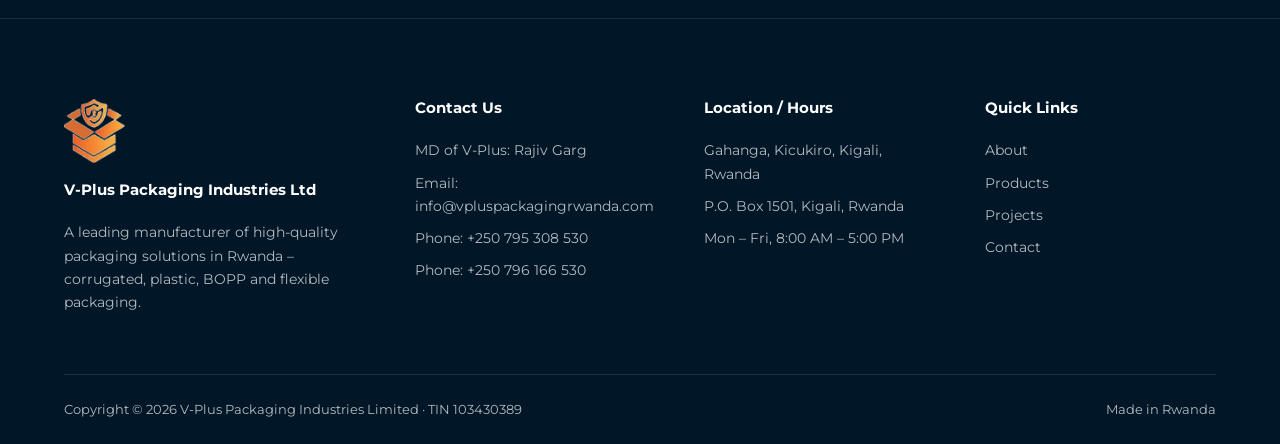
==== commit ffb2e010: "Use the V-Plus logo symbol in header, footer and browser tab icon Co-Authored-By: Claude Opus 5.5 <n" ====
--- a/about.html
+++ b/about.html
@@ -8,15 +8,16 @@
 <meta property="og:title" content="About Us – V-Plus Packaging Industries Limited">
 <meta property="og:description" content="Company profile, vision, mission, values and leadership of V-Plus Packaging Industries Limited, Kigali, Rwanda.">
 <meta property="og:image" content="images/hero-factory.jpg">
-<link rel="icon" href="images/favicon.svg" type="image/svg+xml">
+<link rel="icon" href="images/favicon.png" type="image/png">
+<link rel="apple-touch-icon" href="images/apple-touch-icon.png">
 <link rel="preconnect" href="https://fonts.googleapis.com">
 <link rel="preconnect" href="https://fonts.gstatic.com" crossorigin>
 <link href="https://fonts.googleapis.com/css2?family=Montserrat:wght@400;500;600;700&display=swap" rel="stylesheet">
-<link rel="stylesheet" href="css/style.css?v=1795868604">
+<link rel="stylesheet" href="css/style.css?v=1795868899">
 </head>
 <body data-page="">
 <header class="nav" id="nav"><div class="wrap">
-  <a href="index.html" class="logo" aria-label="V-Plus Packaging Industries home"><svg viewBox="0 0 48 48" aria-hidden="true"><path d="M24 4 42 13v22L24 44 6 35V13Z" fill="#d94948"/><path d="M24 4 42 13 24 22 6 13Z" fill="#ffffff" opacity=".9"/><path d="M15 24l9 13 9-13" fill="none" stroke="#fff" stroke-width="3.4" stroke-linecap="round" stroke-linejoin="round"/></svg><span><b>V-PLUS</b><small>Packaging Industries</small></span></a>
+  <a href="index.html" class="logo" aria-label="V-Plus Packaging Industries home"><img src="images/logo-symbol.png" alt="" width="140" height="146"><span><b>V-PLUS</b><small>Packaging Industries</small></span></a>
   <ul class="menu" id="menu"><li><a href="index.html">Home</a></li><li><a href="about.html" class="active">About</a></li><li><a href="products.html">Products</a></li><li><a href="projects.html">Projects</a></li><li><a href="contact.html" class="btn">Contact</a></li></ul>
   <button class="burger" id="burger" aria-label="Menu" aria-expanded="false" aria-controls="menu"><span></span><span></span><span></span></button>
 </div></header>
@@ -86,6 +87,7 @@
 <footer><div class="wrap">
   <div class="foot-grid">
     <div>
+      <img class="foot-logo" src="images/logo-symbol.png" alt="V-Plus Packaging Industries" width="140" height="146">
       <h5>V-Plus Packaging Industries Ltd</h5>
       <p>A leading manufacturer of high-quality packaging solutions in Rwanda – corrugated, plastic, BOPP and flexible packaging.</p>
     </div>
@@ -95,6 +97,6 @@
   </div>
   <div class="foot-bottom"><span>Copyright © <span data-year></span> V-Plus Packaging Industries Limited · TIN 103430389</span><span>Made in Rwanda</span></div>
 </div></footer>
-<script src="js/main.js?v=1795868604"></script>
+<script src="js/main.js?v=1795868899"></script>
 </body>
 </html>
--- a/css/style.css
+++ b/css/style.css
@@ -28,7 +28,8 @@
 header.nav.scrolled{background:var(--navy);box-shadow:0 4px 20px rgba(0,0,0,.25)}
 .nav .wrap{display:flex;align-items:center;justify-content:space-between;height:80px}
 .logo{display:flex;align-items:center;gap:12px;color:#fff}
-.logo svg{width:40px;height:40px}
+.logo img{height:46px;width:auto;display:block}
+.foot-logo{height:64px;width:auto;margin-bottom:18px}
 .logo b{display:block;font-size:19px;letter-spacing:.06em;line-height:1}
 .logo small{display:block;font-size:10px;letter-spacing:.2em;text-transform:uppercase;opacity:.8;margin-top:4px}
 .menu{display:flex;list-style:none;align-items:center}
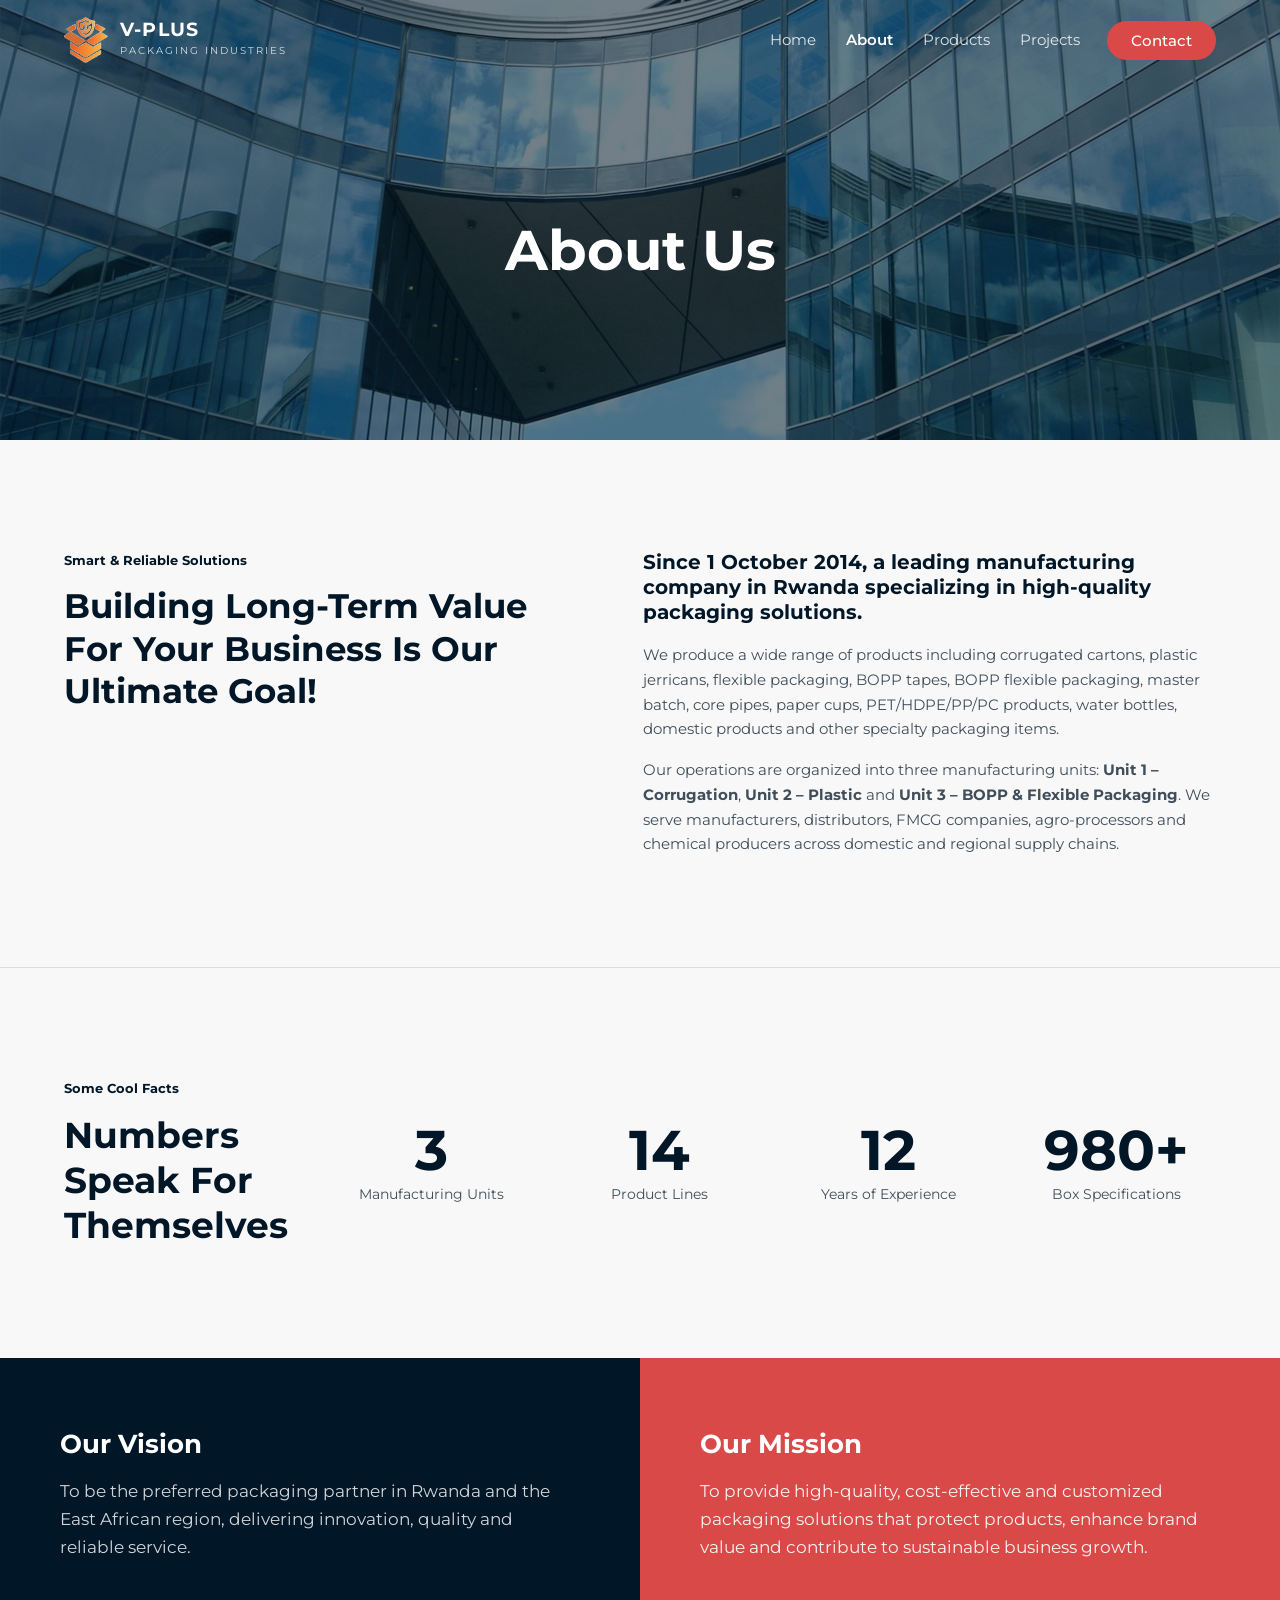
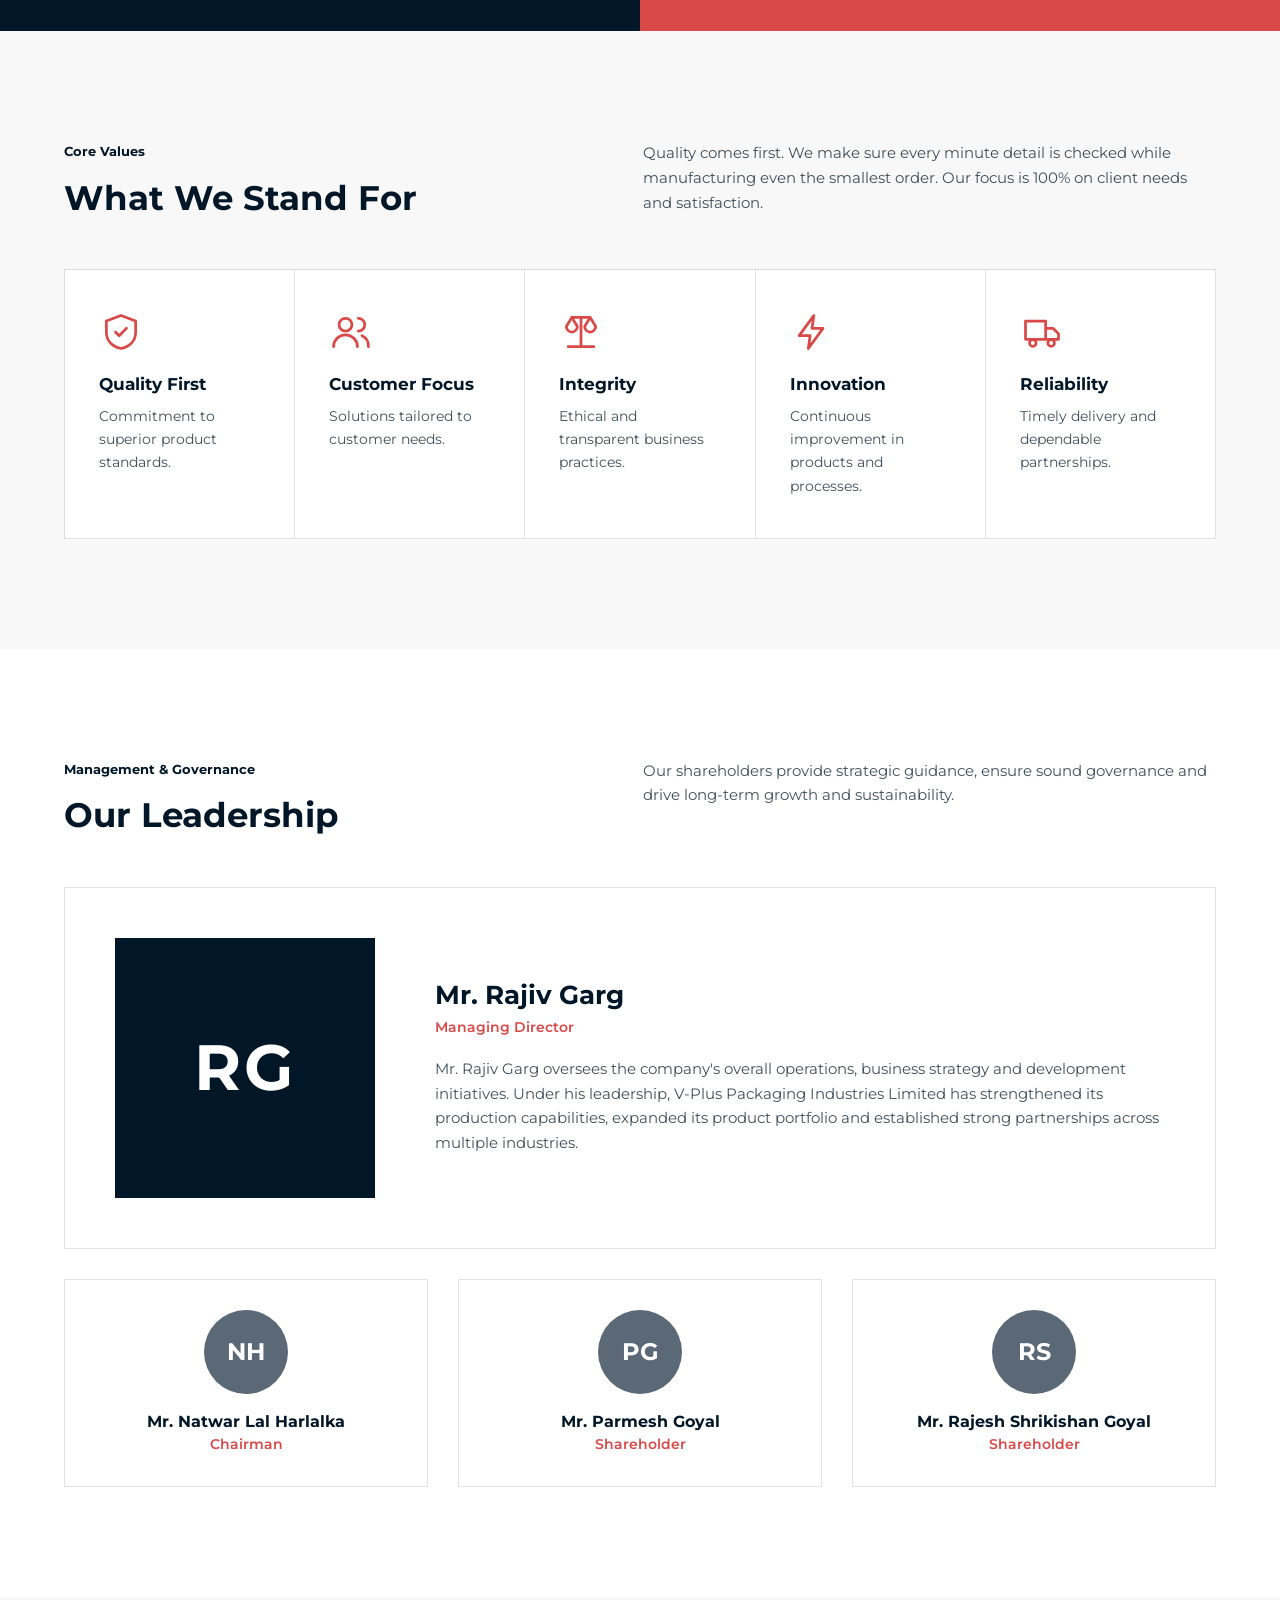
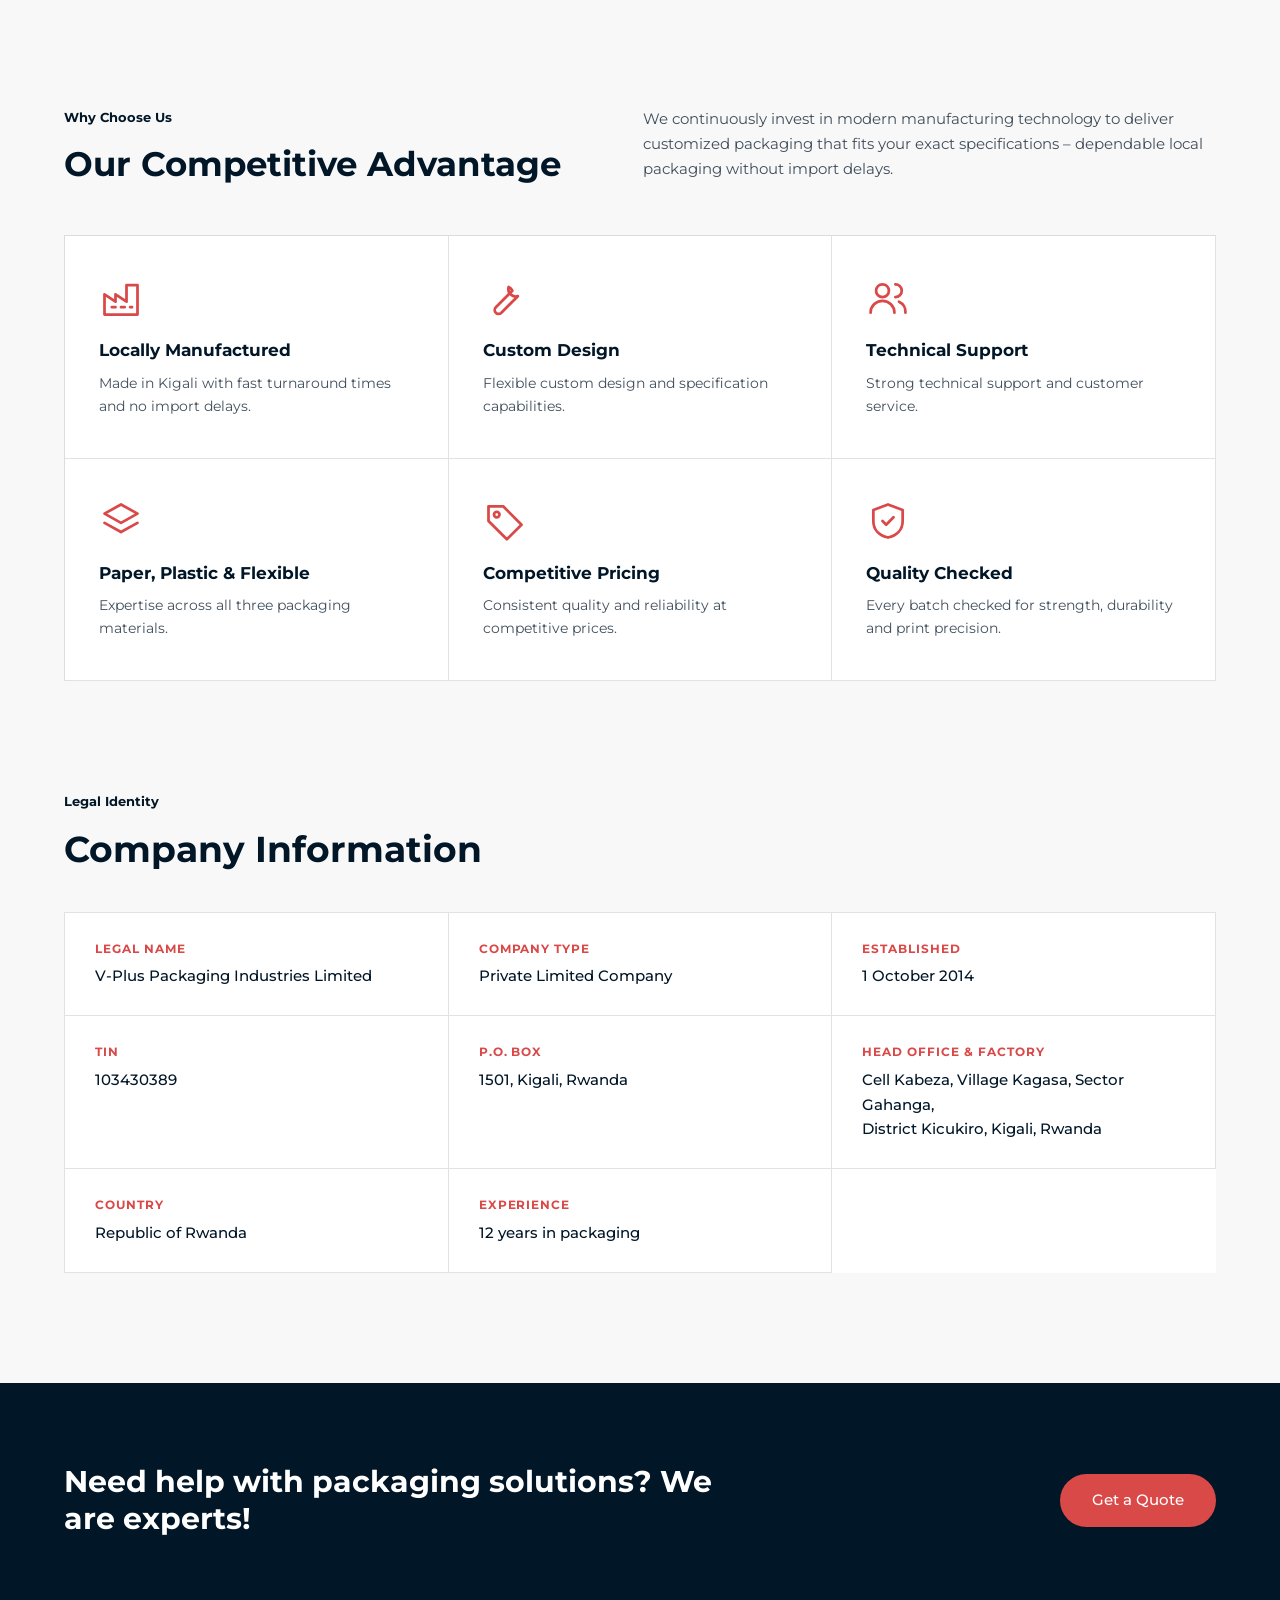
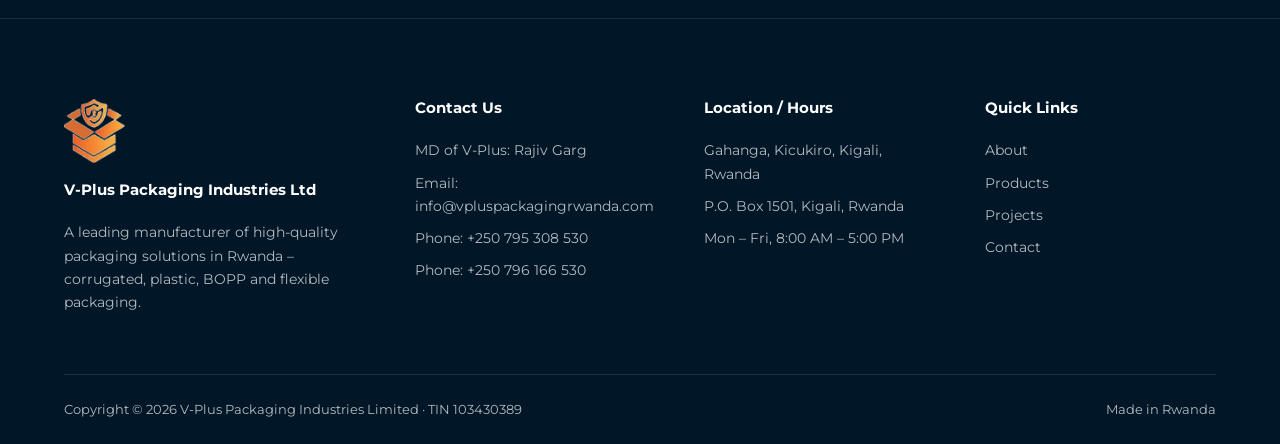
==== commit c099349f: "Add Core Pipes product photo Co-Authored-By: Claude Opus 5.5 <noreply@anthropic.com>" ====
--- a/about.html
+++ b/about.html
@@ -13,7 +13,7 @@
 <link rel="preconnect" href="https://fonts.googleapis.com">
 <link rel="preconnect" href="https://fonts.gstatic.com" crossorigin>
 <link href="https://fonts.googleapis.com/css2?family=Montserrat:wght@400;500;600;700&display=swap" rel="stylesheet">
-<link rel="stylesheet" href="css/style.css?v=1795868899">
+<link rel="stylesheet" href="css/style.css?v=1795869115">
 </head>
 <body data-page="">
 <header class="nav" id="nav"><div class="wrap">
@@ -97,6 +97,6 @@
   </div>
   <div class="foot-bottom"><span>Copyright © <span data-year></span> V-Plus Packaging Industries Limited · TIN 103430389</span><span>Made in Rwanda</span></div>
 </div></footer>
-<script src="js/main.js?v=1795868899"></script>
+<script src="js/main.js?v=1795869115"></script>
 </body>
 </html>
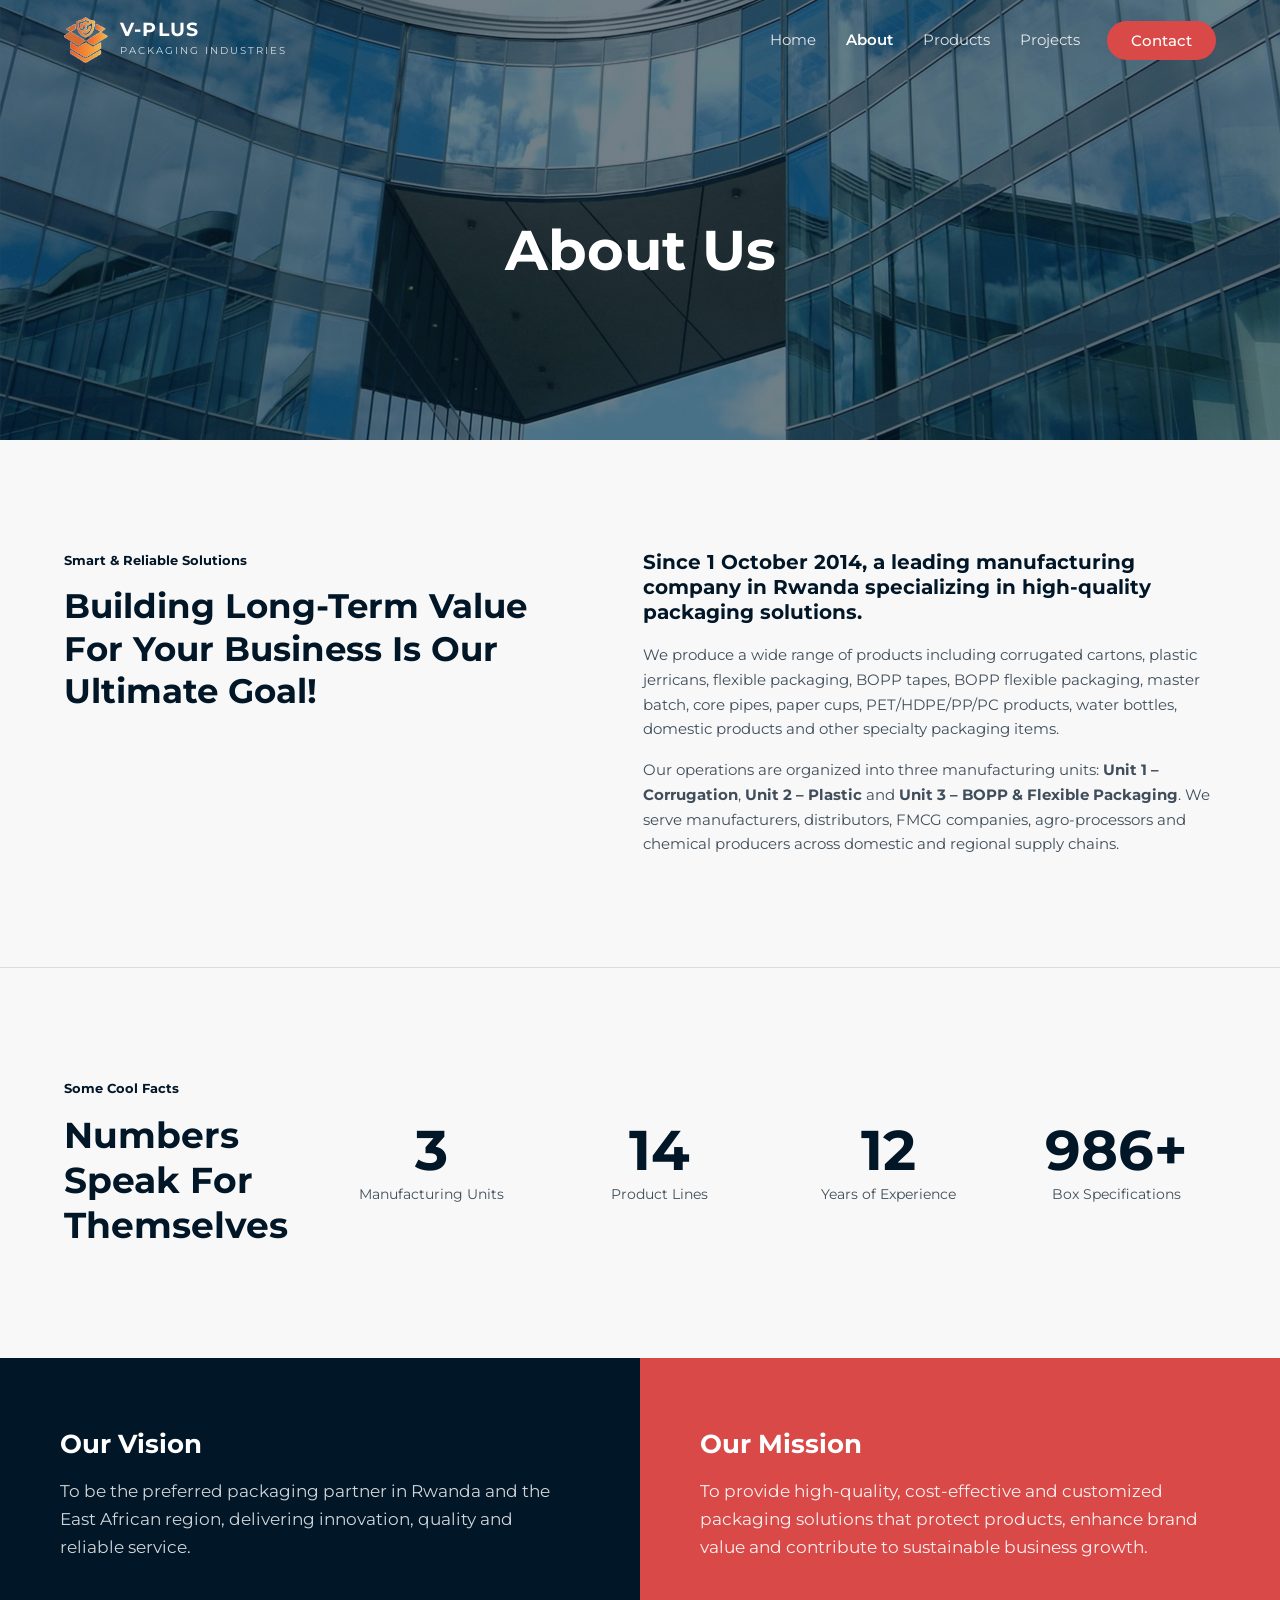
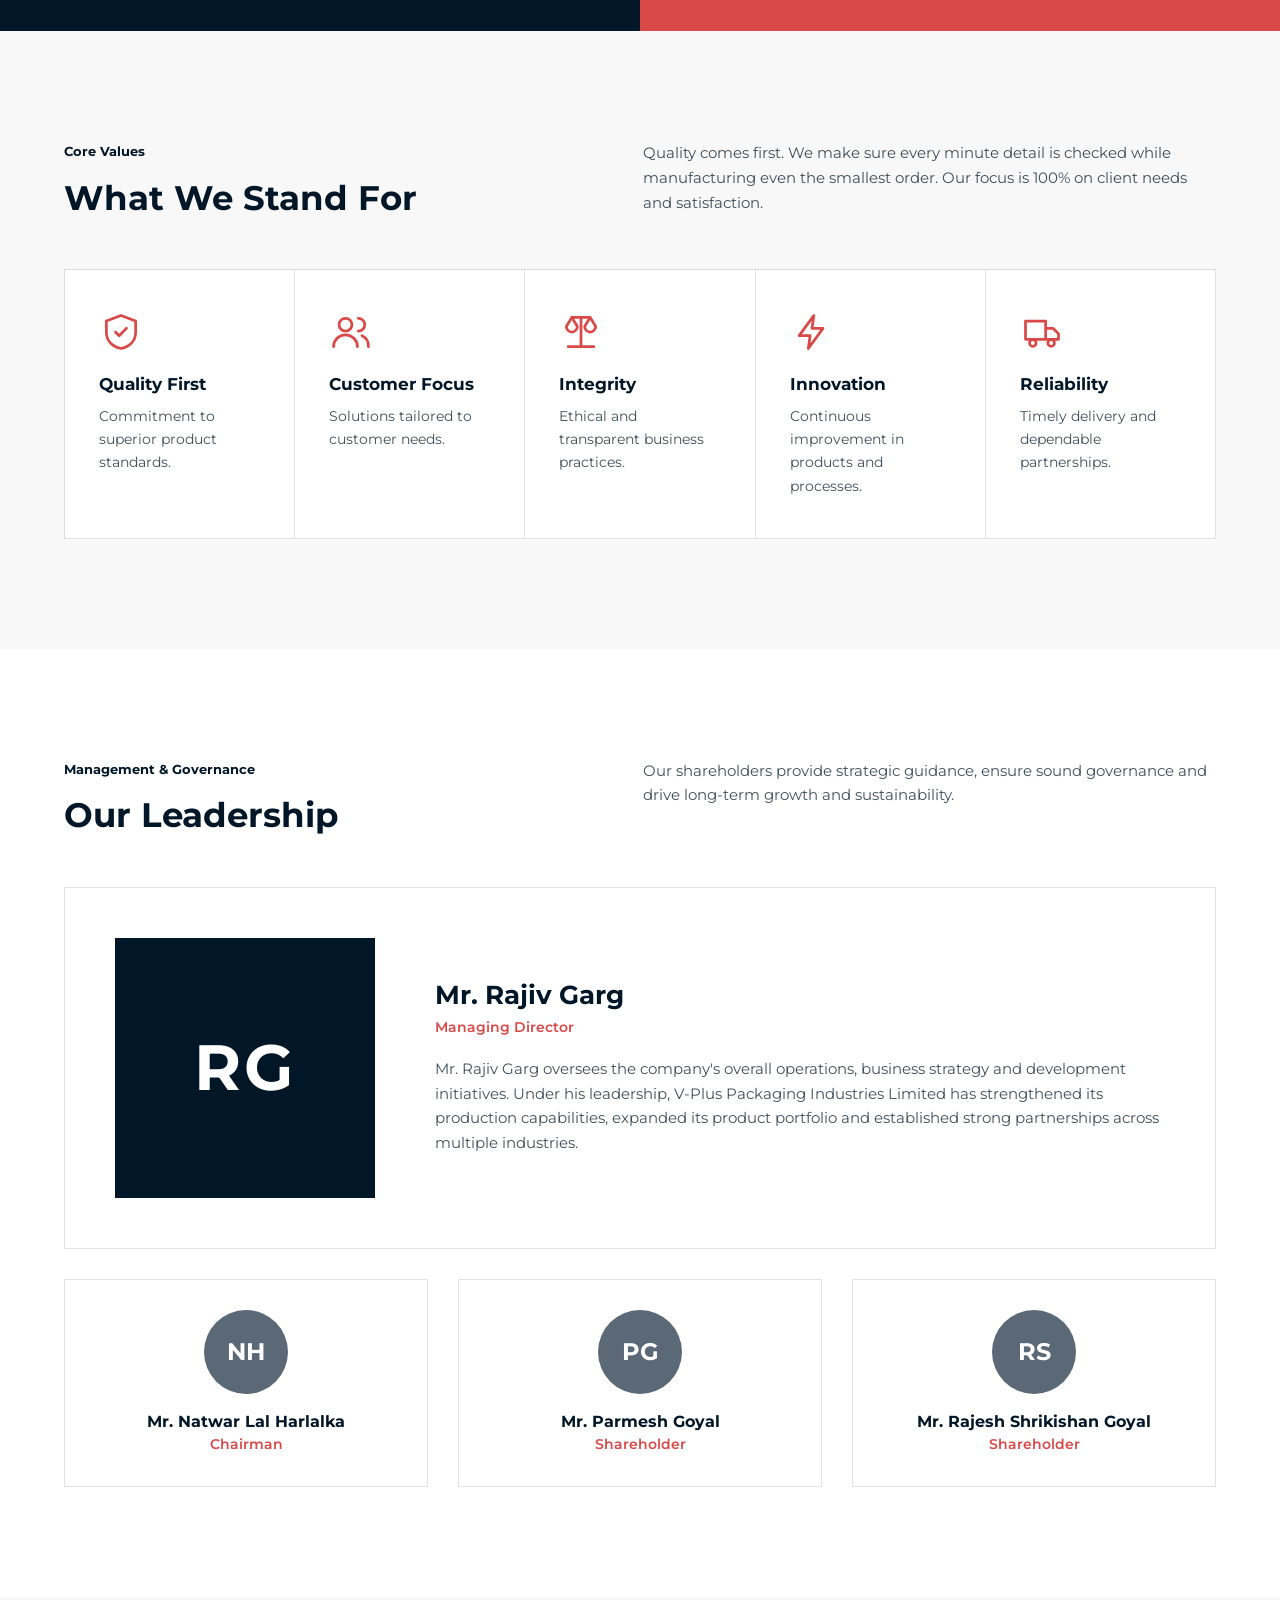
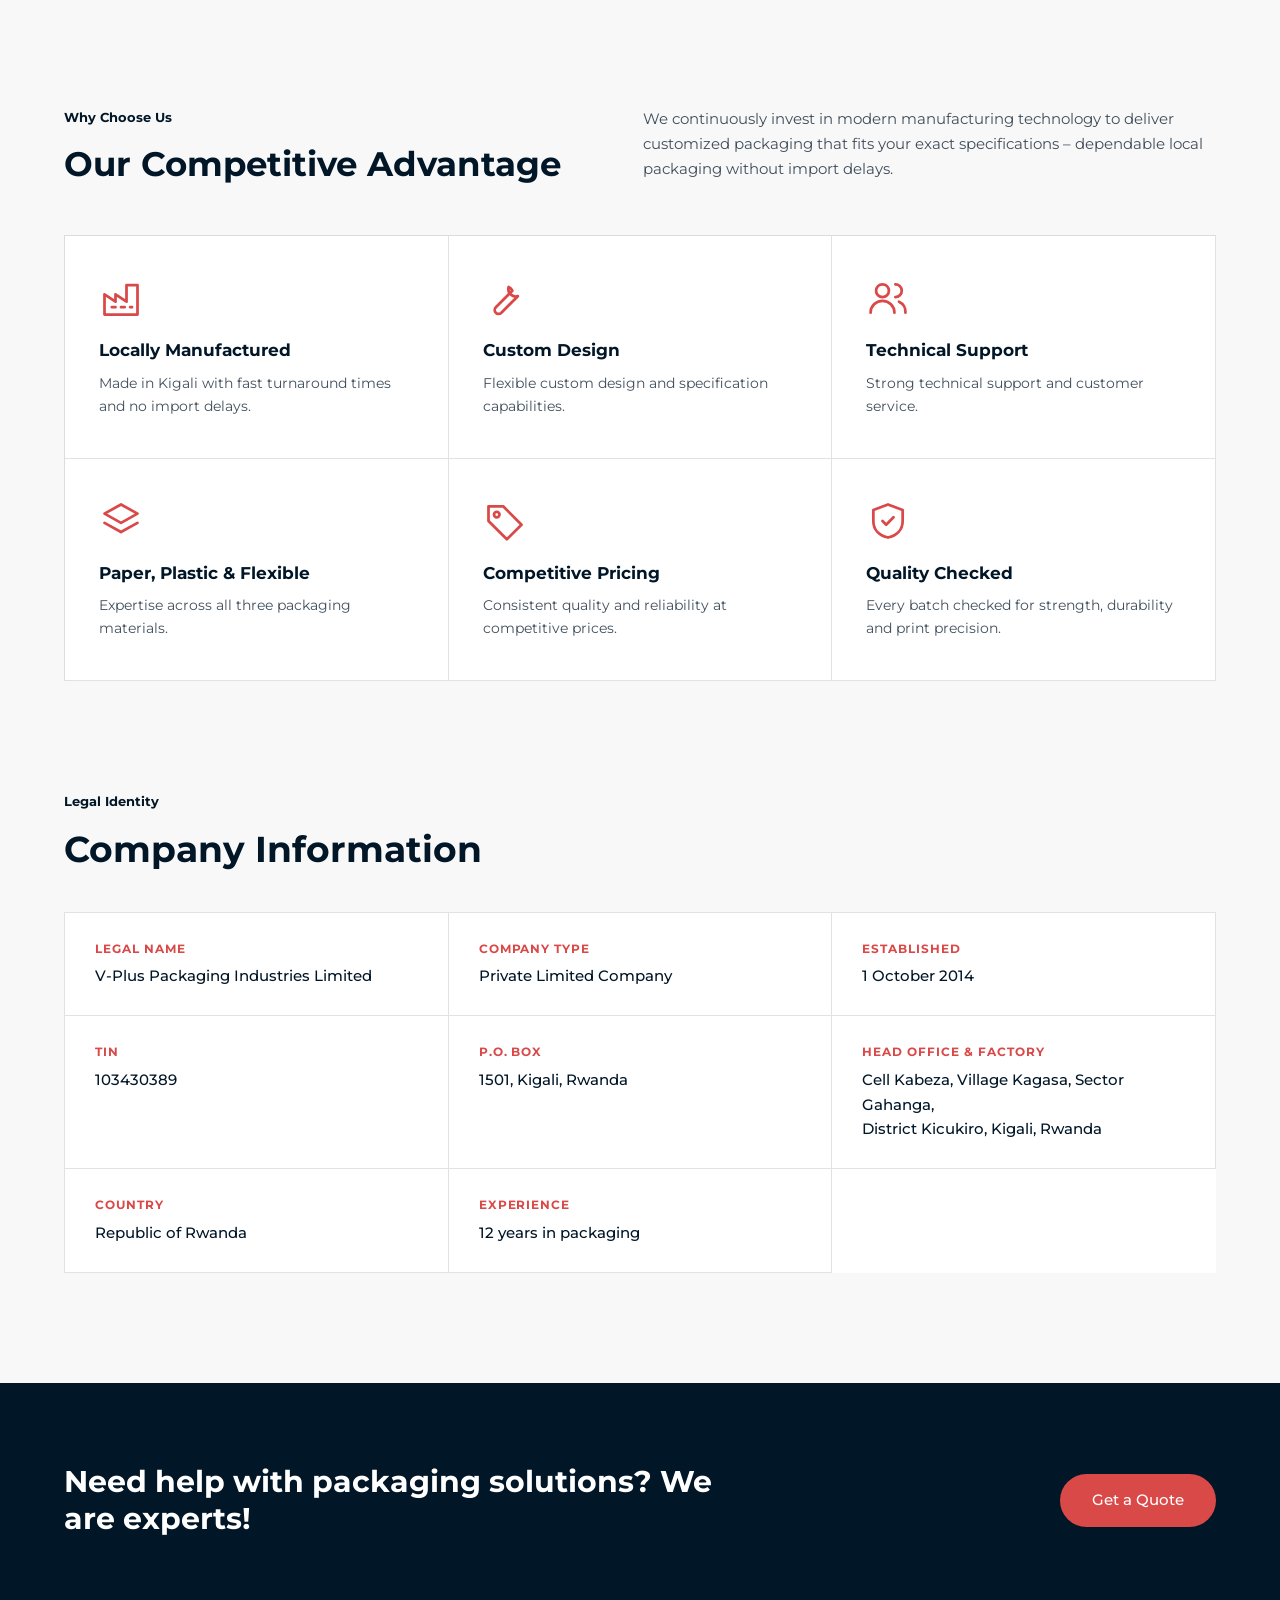
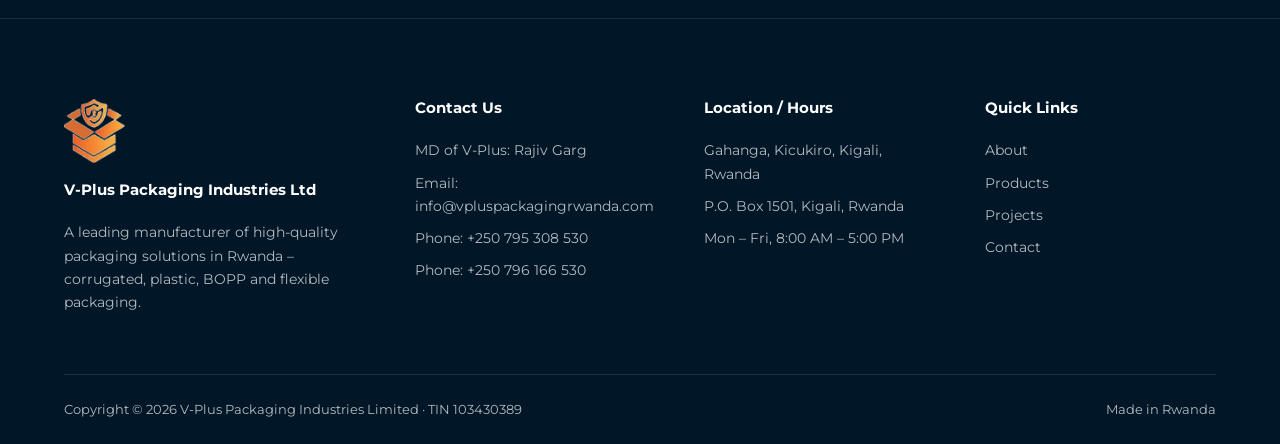
==== commit 7da7a251: "Add search snippet setup: titles, descriptions, canonical URLs, share image, structured data, sitema" ====
--- a/about.html
+++ b/about.html
@@ -3,17 +3,31 @@
 <head>
 <meta charset="utf-8">
 <meta name="viewport" content="width=device-width, initial-scale=1">
-<title>About Us – V-Plus Packaging Industries Limited</title>
-<meta name="description" content="Company profile, vision, mission, values and leadership of V-Plus Packaging Industries Limited, Kigali, Rwanda.">
-<meta property="og:title" content="About Us – V-Plus Packaging Industries Limited">
-<meta property="og:description" content="Company profile, vision, mission, values and leadership of V-Plus Packaging Industries Limited, Kigali, Rwanda.">
-<meta property="og:image" content="images/hero-factory.jpg">
+<title>About V-Plus Packaging Industries | Kigali, Rwanda</title>
+<meta name="description" content="Rwandan packaging manufacturer since 1 October 2014 with three units: corrugation, plastic, and BOPP & flexible packaging. Our vision, mission and team.">
+<link rel="canonical" href="https://rajiv1984-git.github.io/vplus-packaging/about.html">
+<meta name="theme-color" content="#011627">
+<meta property="og:type" content="website">
+<meta property="og:site_name" content="V-Plus Packaging Industries">
+<meta property="og:locale" content="en_GB">
+<meta property="og:url" content="https://rajiv1984-git.github.io/vplus-packaging/about.html">
+<meta property="og:title" content="About V-Plus Packaging Industries | Kigali, Rwanda">
+<meta property="og:description" content="Rwandan packaging manufacturer since 1 October 2014 with three units: corrugation, plastic, and BOPP & flexible packaging. Our vision, mission and team.">
+<meta property="og:image" content="https://rajiv1984-git.github.io/vplus-packaging/images/og-image.jpg">
+<meta property="og:image:width" content="1200">
+<meta property="og:image:height" content="630">
+<meta property="og:image:alt" content="V-Plus Packaging Industries – packaging manufacturer in Kigali, Rwanda">
+<meta name="twitter:card" content="summary_large_image">
+<meta name="twitter:title" content="About V-Plus Packaging Industries | Kigali, Rwanda">
+<meta name="twitter:description" content="Rwandan packaging manufacturer since 1 October 2014 with three units: corrugation, plastic, and BOPP & flexible packaging. Our vision, mission and team.">
+<meta name="twitter:image" content="https://rajiv1984-git.github.io/vplus-packaging/images/og-image.jpg">
+<script type="application/ld+json">{"@context": "https://schema.org", "@graph": [{"@type": ["Organization", "LocalBusiness"], "@id": "https://rajiv1984-git.github.io/vplus-packaging/#organization", "name": "V-Plus Packaging Industries Ltd", "legalName": "V-Plus Packaging Industries Limited", "alternateName": ["VPlus Packaging", "V-Plus Packaging Rwanda"], "url": "https://rajiv1984-git.github.io/vplus-packaging/", "logo": "https://rajiv1984-git.github.io/vplus-packaging/images/logo-symbol.png", "image": "https://rajiv1984-git.github.io/vplus-packaging/images/hero-factory.jpg", "description": "Packaging manufacturer in Kigali, Rwanda: corrugated cartons, egg trays, paper bags, pizza boxes, plastic jerricans and bottles, BOPP tapes, flexible packaging, paper cups, master batch and core pipes.", "slogan": "Executing Excellence in Packaging", "foundingDate": "2014-10-01", "taxID": "103430389", "telephone": "+250795308530", "email": "info@vpluspackagingrwanda.com", "address": {"@type": "PostalAddress", "streetAddress": "Cell Kabeza, Village Kagasa, Sector Gahanga", "addressLocality": "Kigali", "addressRegion": "Kicukiro District", "postOfficeBoxNumber": "1501", "addressCountry": "RW"}, "openingHoursSpecification": [{"@type": "OpeningHoursSpecification", "dayOfWeek": ["Monday", "Tuesday", "Wednesday", "Thursday", "Friday"], "opens": "08:00", "closes": "17:00"}], "contactPoint": [{"@type": "ContactPoint", "contactType": "sales", "telephone": "+250795308530", "email": "info@vpluspackagingrwanda.com", "areaServed": ["RW", "BI", "CD", "UG", "TZ", "KE"], "availableLanguage": ["English", "Kinyarwanda", "French"]}, {"@type": "ContactPoint", "contactType": "sales", "telephone": "+250796166530", "email": "info@vpluspackagingrwanda.com", "areaServed": ["RW", "BI", "CD", "UG", "TZ", "KE"], "availableLanguage": ["English", "Kinyarwanda", "French"]}], "areaServed": [{"@type": "Country", "name": "Rwanda"}, {"@type": "Country", "name": "Burundi"}, {"@type": "Country", "name": "DR Congo"}, {"@type": "Country", "name": "Uganda"}, {"@type": "Country", "name": "Tanzania"}, {"@type": "Country", "name": "Kenya"}], "employee": {"@type": "Person", "name": "Rajiv Garg", "jobTitle": "Managing Director"}}, {"@type": "WebSite", "@id": "https://rajiv1984-git.github.io/vplus-packaging/#website", "url": "https://rajiv1984-git.github.io/vplus-packaging/", "name": "V-Plus Packaging Industries", "publisher": {"@id": "https://rajiv1984-git.github.io/vplus-packaging/#organization"}, "inLanguage": "en"}, {"@type": "WebPage", "@id": "https://rajiv1984-git.github.io/vplus-packaging/about.html#webpage", "url": "https://rajiv1984-git.github.io/vplus-packaging/about.html", "name": "About V-Plus Packaging Industries | Kigali, Rwanda", "description": "Rwandan packaging manufacturer since 1 October 2014 with three units: corrugation, plastic, and BOPP & flexible packaging. Our vision, mission and team.", "isPartOf": {"@id": "https://rajiv1984-git.github.io/vplus-packaging/#website"}, "about": {"@id": "https://rajiv1984-git.github.io/vplus-packaging/#organization"}, "inLanguage": "en"}, {"@type": "BreadcrumbList", "itemListElement": [{"@type": "ListItem", "position": 1, "name": "Home", "item": "https://rajiv1984-git.github.io/vplus-packaging/"}, {"@type": "ListItem", "position": 2, "name": "About", "item": "https://rajiv1984-git.github.io/vplus-packaging/about.html"}]}]}</script>
 <link rel="icon" href="images/favicon.png" type="image/png">
 <link rel="apple-touch-icon" href="images/apple-touch-icon.png">
 <link rel="preconnect" href="https://fonts.googleapis.com">
 <link rel="preconnect" href="https://fonts.gstatic.com" crossorigin>
 <link href="https://fonts.googleapis.com/css2?family=Montserrat:wght@400;500;600;700&display=swap" rel="stylesheet">
-<link rel="stylesheet" href="css/style.css?v=1795869115">
+<link rel="stylesheet" href="css/style.css?v=1795869410">
 </head>
 <body data-page="">
 <header class="nav" id="nav"><div class="wrap">
@@ -97,6 +111,6 @@
   </div>
   <div class="foot-bottom"><span>Copyright © <span data-year></span> V-Plus Packaging Industries Limited · TIN 103430389</span><span>Made in Rwanda</span></div>
 </div></footer>
-<script src="js/main.js?v=1795869115"></script>
+<script src="js/main.js?v=1795869410"></script>
 </body>
 </html>
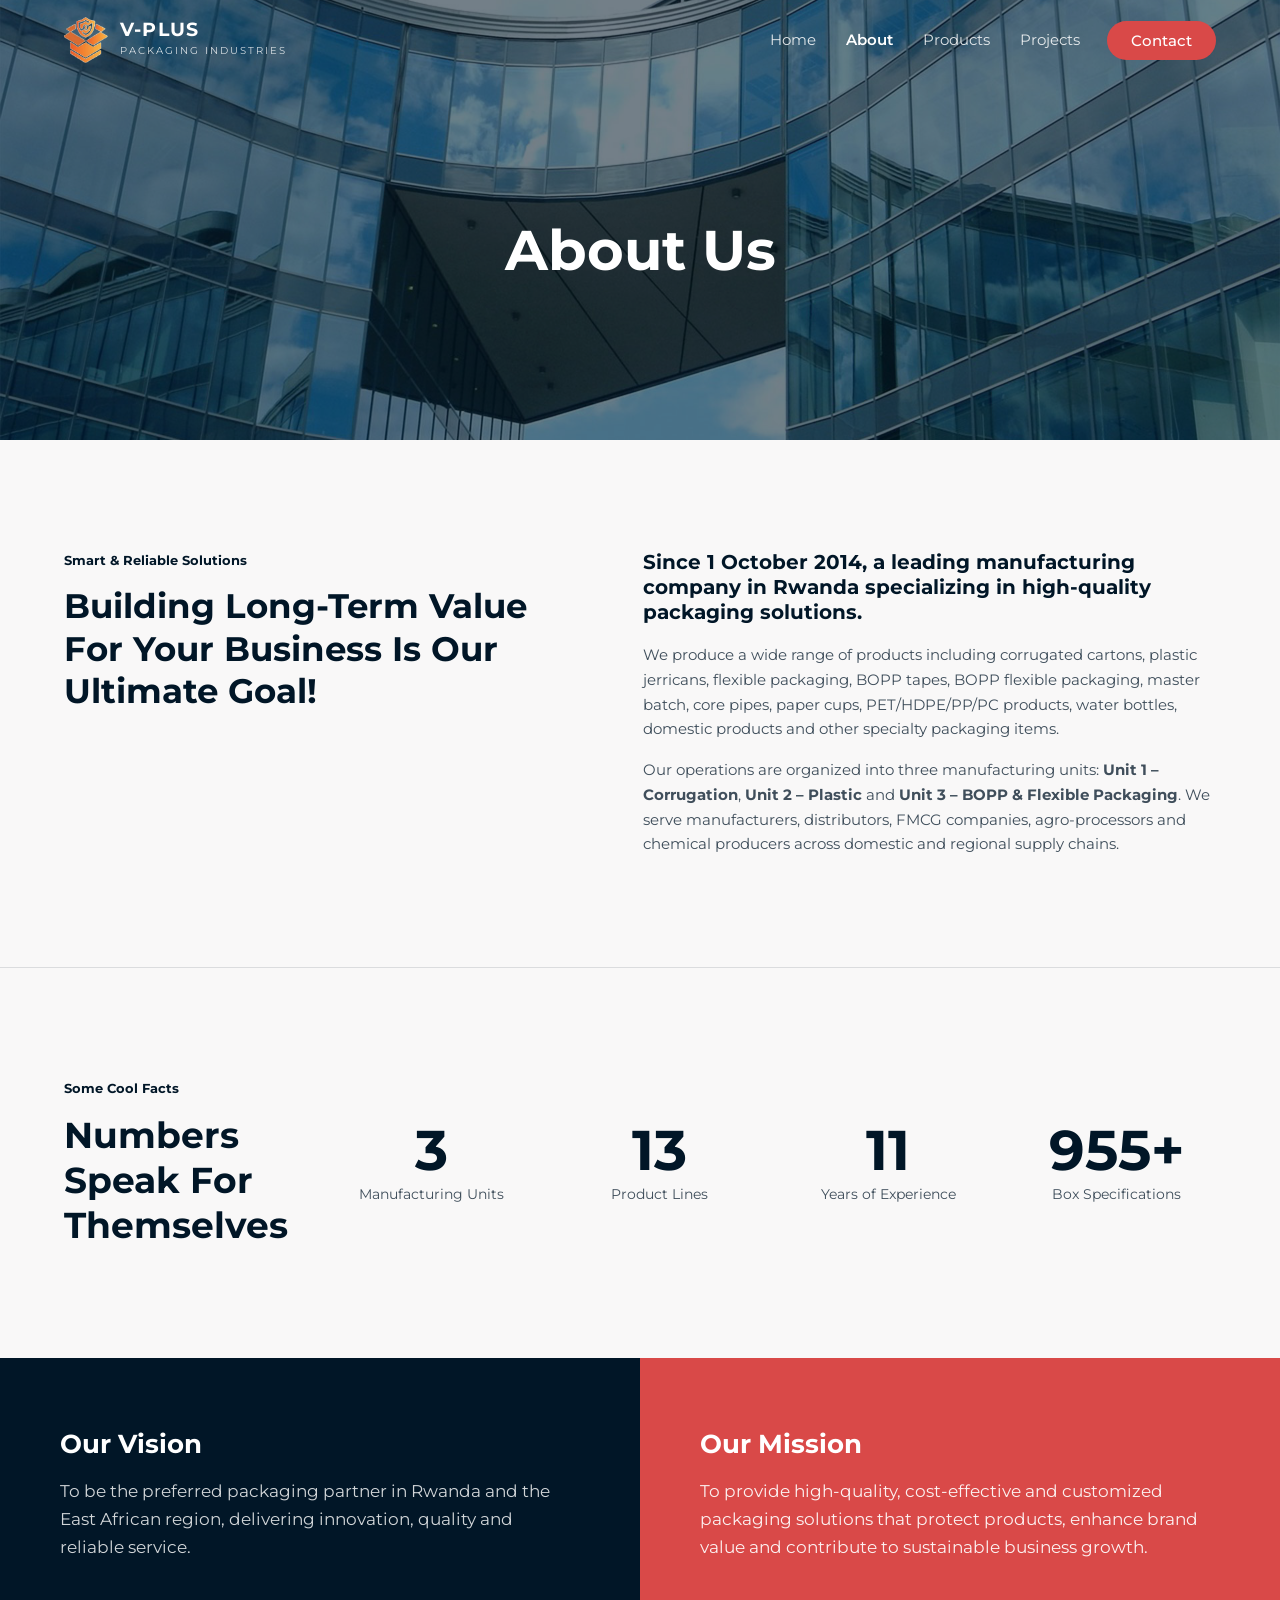
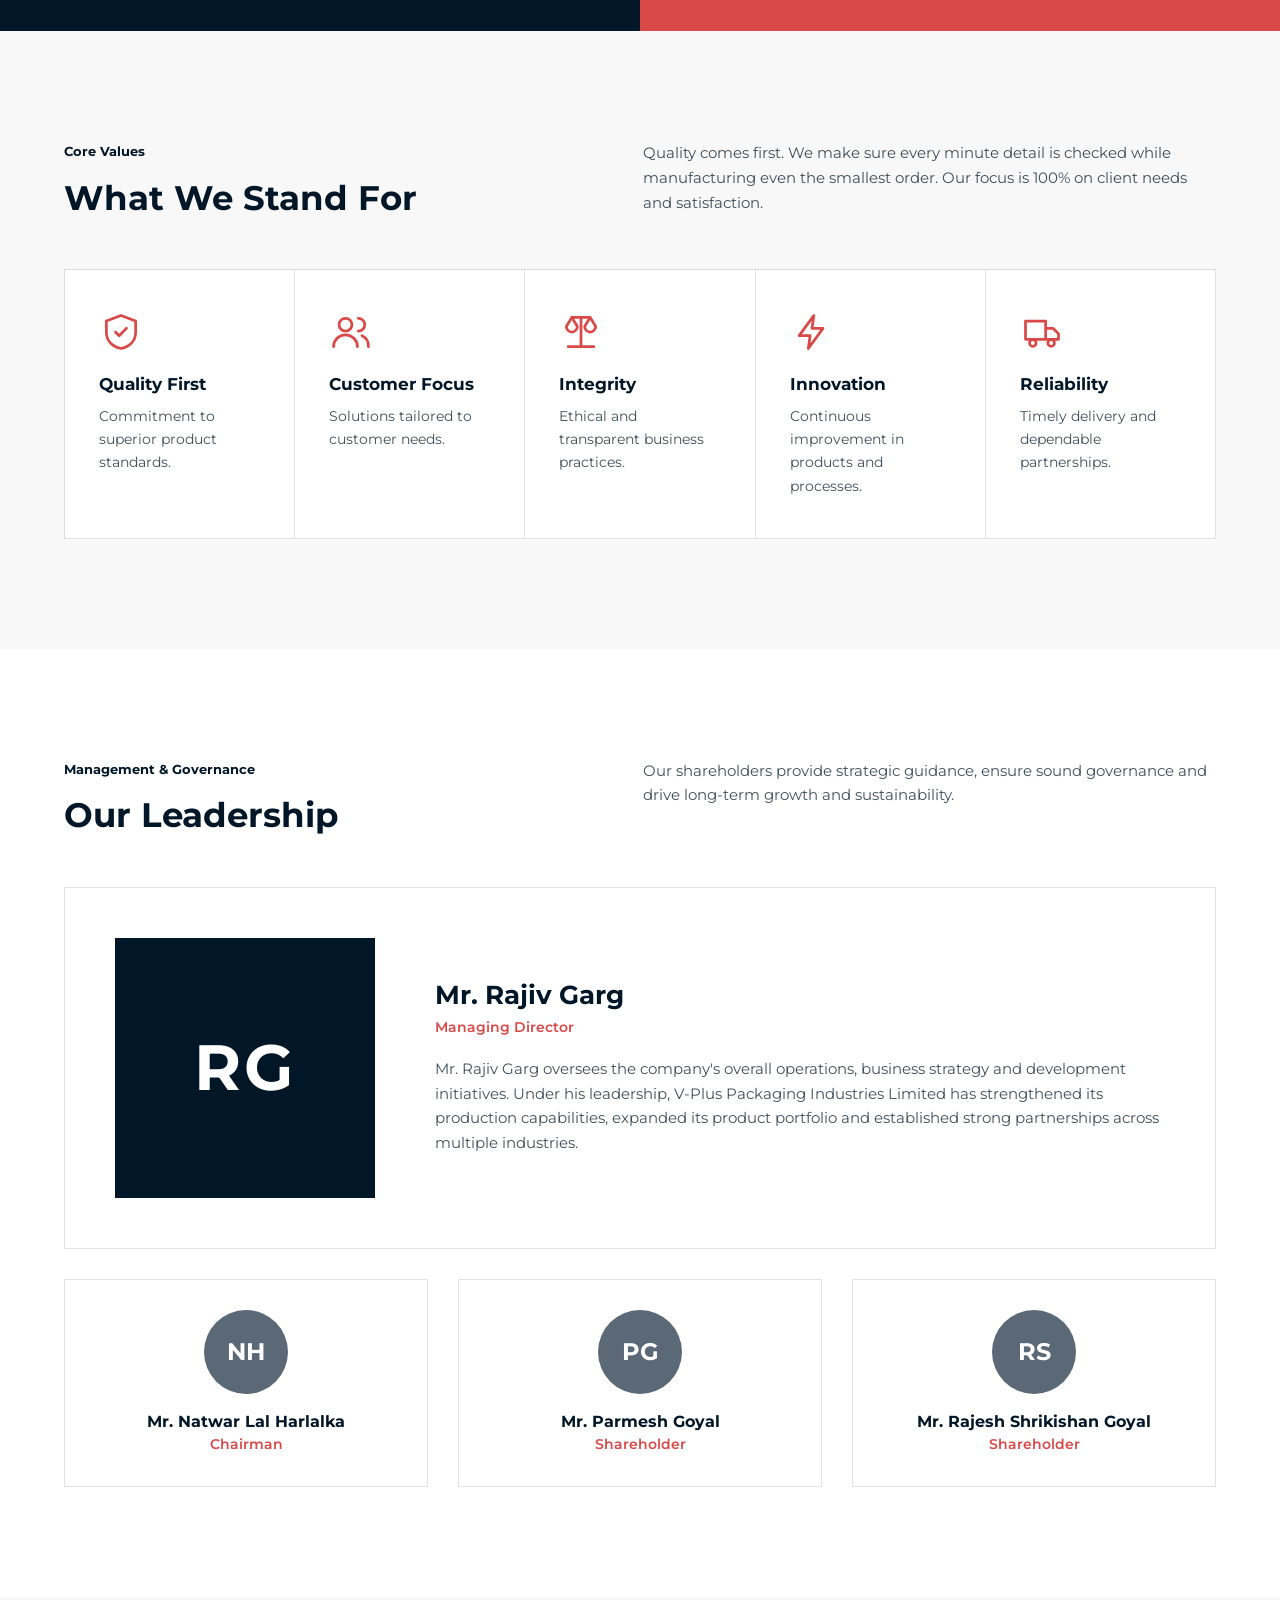
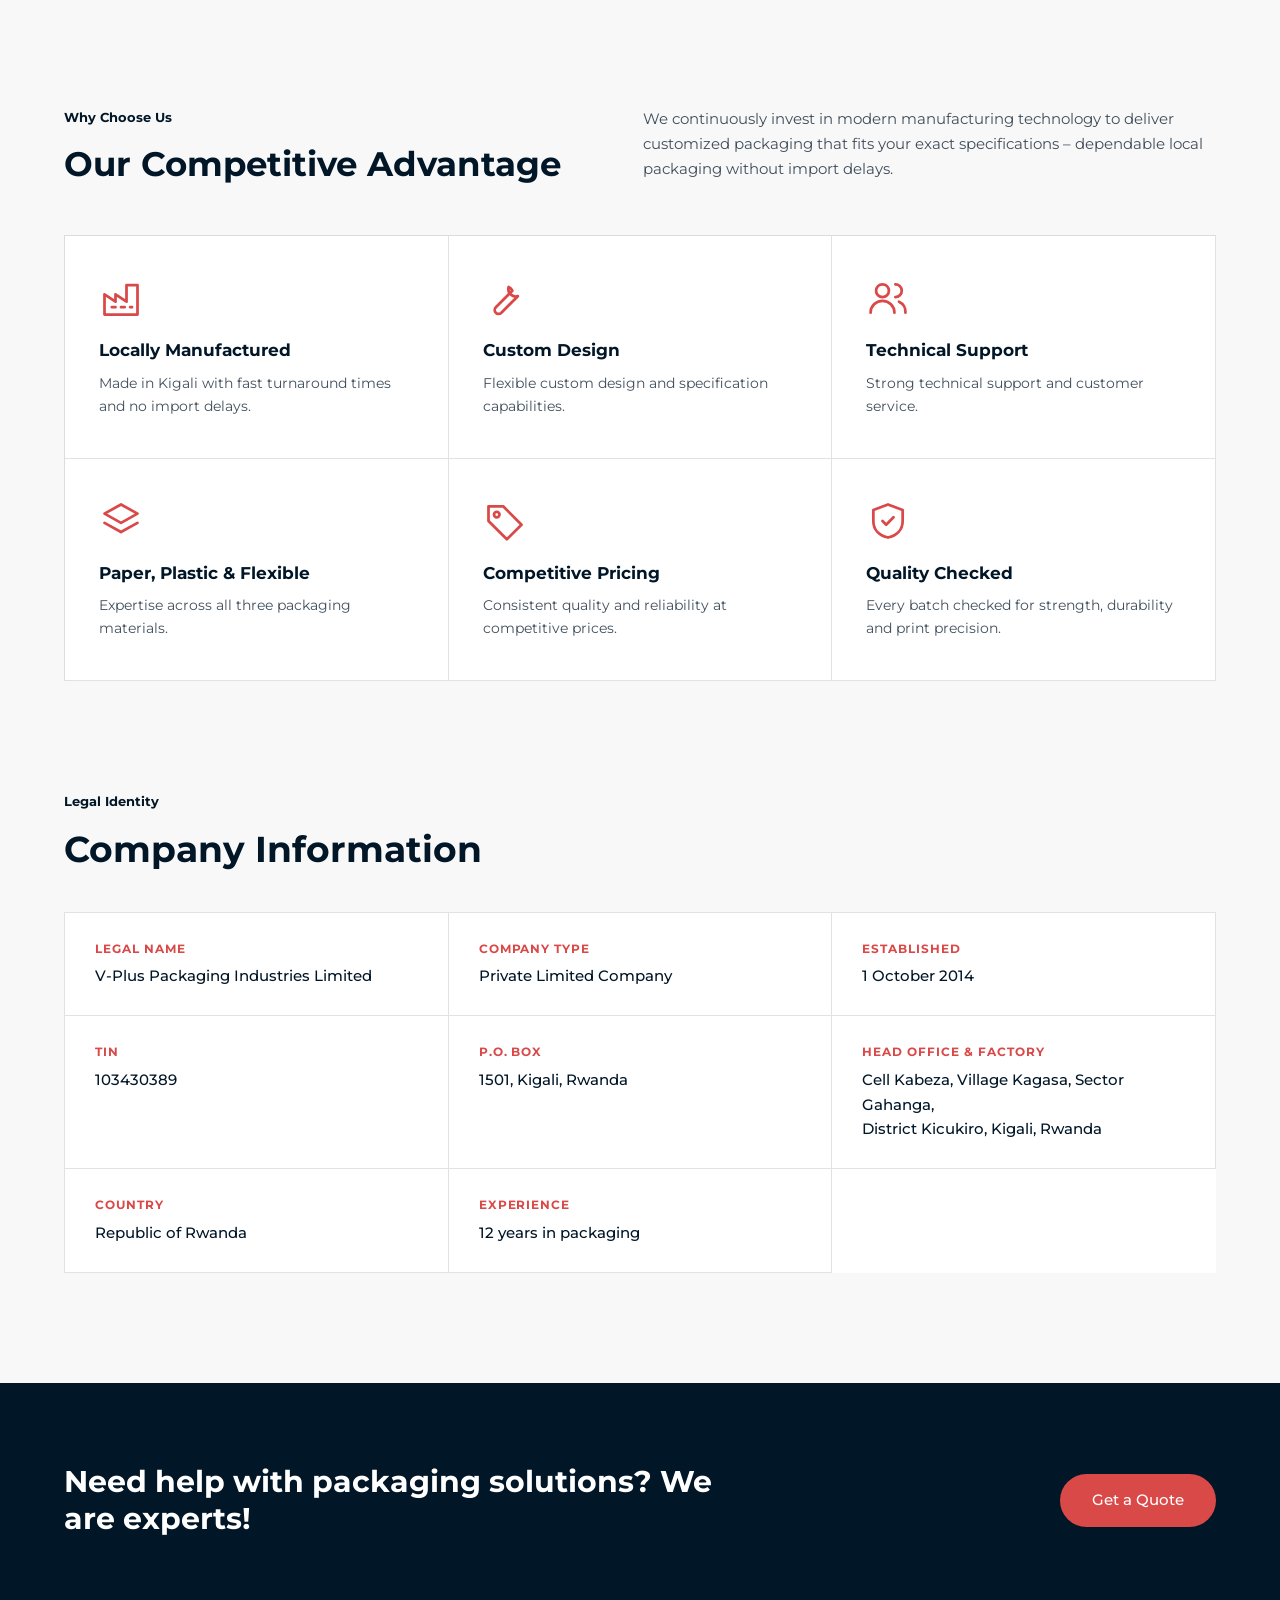
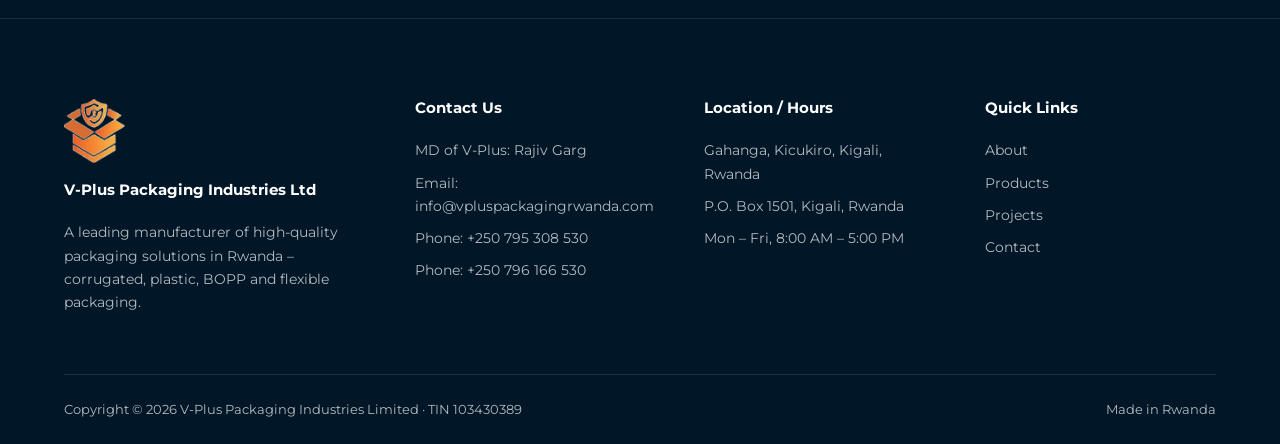
==== commit 2c550fd8: "Target searches for VPlus and corrugation factory in Kigali Co-Authored-By: Claude Opus 5.5 <noreply" ====
--- a/about.html
+++ b/about.html
@@ -3,7 +3,7 @@
 <head>
 <meta charset="utf-8">
 <meta name="viewport" content="width=device-width, initial-scale=1">
-<title>About V-Plus Packaging Industries | Kigali, Rwanda</title>
+<title>About VPlus Packaging Industries | Kigali, Rwanda</title>
 <meta name="description" content="Rwandan packaging manufacturer since 1 October 2014 with three units: corrugation, plastic, and BOPP & flexible packaging. Our vision, mission and team.">
 <link rel="canonical" href="https://rajiv1984-git.github.io/vplus-packaging/about.html">
 <meta name="theme-color" content="#011627">
@@ -11,23 +11,23 @@
 <meta property="og:site_name" content="V-Plus Packaging Industries">
 <meta property="og:locale" content="en_GB">
 <meta property="og:url" content="https://rajiv1984-git.github.io/vplus-packaging/about.html">
-<meta property="og:title" content="About V-Plus Packaging Industries | Kigali, Rwanda">
+<meta property="og:title" content="About VPlus Packaging Industries | Kigali, Rwanda">
 <meta property="og:description" content="Rwandan packaging manufacturer since 1 October 2014 with three units: corrugation, plastic, and BOPP & flexible packaging. Our vision, mission and team.">
 <meta property="og:image" content="https://rajiv1984-git.github.io/vplus-packaging/images/og-image.jpg">
 <meta property="og:image:width" content="1200">
 <meta property="og:image:height" content="630">
 <meta property="og:image:alt" content="V-Plus Packaging Industries – packaging manufacturer in Kigali, Rwanda">
 <meta name="twitter:card" content="summary_large_image">
-<meta name="twitter:title" content="About V-Plus Packaging Industries | Kigali, Rwanda">
+<meta name="twitter:title" content="About VPlus Packaging Industries | Kigali, Rwanda">
 <meta name="twitter:description" content="Rwandan packaging manufacturer since 1 October 2014 with three units: corrugation, plastic, and BOPP & flexible packaging. Our vision, mission and team.">
 <meta name="twitter:image" content="https://rajiv1984-git.github.io/vplus-packaging/images/og-image.jpg">
-<script type="application/ld+json">{"@context": "https://schema.org", "@graph": [{"@type": ["Organization", "LocalBusiness"], "@id": "https://rajiv1984-git.github.io/vplus-packaging/#organization", "name": "V-Plus Packaging Industries Ltd", "legalName": "V-Plus Packaging Industries Limited", "alternateName": ["VPlus Packaging", "V-Plus Packaging Rwanda"], "url": "https://rajiv1984-git.github.io/vplus-packaging/", "logo": "https://rajiv1984-git.github.io/vplus-packaging/images/logo-symbol.png", "image": "https://rajiv1984-git.github.io/vplus-packaging/images/hero-factory.jpg", "description": "Packaging manufacturer in Kigali, Rwanda: corrugated cartons, egg trays, paper bags, pizza boxes, plastic jerricans and bottles, BOPP tapes, flexible packaging, paper cups, master batch and core pipes.", "slogan": "Executing Excellence in Packaging", "foundingDate": "2014-10-01", "taxID": "103430389", "telephone": "+250795308530", "email": "info@vpluspackagingrwanda.com", "address": {"@type": "PostalAddress", "streetAddress": "Cell Kabeza, Village Kagasa, Sector Gahanga", "addressLocality": "Kigali", "addressRegion": "Kicukiro District", "postOfficeBoxNumber": "1501", "addressCountry": "RW"}, "openingHoursSpecification": [{"@type": "OpeningHoursSpecification", "dayOfWeek": ["Monday", "Tuesday", "Wednesday", "Thursday", "Friday"], "opens": "08:00", "closes": "17:00"}], "contactPoint": [{"@type": "ContactPoint", "contactType": "sales", "telephone": "+250795308530", "email": "info@vpluspackagingrwanda.com", "areaServed": ["RW", "BI", "CD", "UG", "TZ", "KE"], "availableLanguage": ["English", "Kinyarwanda", "French"]}, {"@type": "ContactPoint", "contactType": "sales", "telephone": "+250796166530", "email": "info@vpluspackagingrwanda.com", "areaServed": ["RW", "BI", "CD", "UG", "TZ", "KE"], "availableLanguage": ["English", "Kinyarwanda", "French"]}], "areaServed": [{"@type": "Country", "name": "Rwanda"}, {"@type": "Country", "name": "Burundi"}, {"@type": "Country", "name": "DR Congo"}, {"@type": "Country", "name": "Uganda"}, {"@type": "Country", "name": "Tanzania"}, {"@type": "Country", "name": "Kenya"}], "employee": {"@type": "Person", "name": "Rajiv Garg", "jobTitle": "Managing Director"}}, {"@type": "WebSite", "@id": "https://rajiv1984-git.github.io/vplus-packaging/#website", "url": "https://rajiv1984-git.github.io/vplus-packaging/", "name": "V-Plus Packaging Industries", "publisher": {"@id": "https://rajiv1984-git.github.io/vplus-packaging/#organization"}, "inLanguage": "en"}, {"@type": "WebPage", "@id": "https://rajiv1984-git.github.io/vplus-packaging/about.html#webpage", "url": "https://rajiv1984-git.github.io/vplus-packaging/about.html", "name": "About V-Plus Packaging Industries | Kigali, Rwanda", "description": "Rwandan packaging manufacturer since 1 October 2014 with three units: corrugation, plastic, and BOPP & flexible packaging. Our vision, mission and team.", "isPartOf": {"@id": "https://rajiv1984-git.github.io/vplus-packaging/#website"}, "about": {"@id": "https://rajiv1984-git.github.io/vplus-packaging/#organization"}, "inLanguage": "en"}, {"@type": "BreadcrumbList", "itemListElement": [{"@type": "ListItem", "position": 1, "name": "Home", "item": "https://rajiv1984-git.github.io/vplus-packaging/"}, {"@type": "ListItem", "position": 2, "name": "About", "item": "https://rajiv1984-git.github.io/vplus-packaging/about.html"}]}]}</script>
+<script type="application/ld+json">{"@context": "https://schema.org", "@graph": [{"@type": ["Organization", "LocalBusiness"], "@id": "https://rajiv1984-git.github.io/vplus-packaging/#organization", "name": "V-Plus Packaging Industries Ltd", "legalName": "V-Plus Packaging Industries Limited", "alternateName": ["VPlus", "VPlus Packaging", "VPlus Packaging Industries", "V-Plus Packaging Rwanda", "VPlus corrugation factory Kigali"], "url": "https://rajiv1984-git.github.io/vplus-packaging/", "logo": "https://rajiv1984-git.github.io/vplus-packaging/images/logo-symbol.png", "image": "https://rajiv1984-git.github.io/vplus-packaging/images/hero-factory.jpg", "description": "Packaging manufacturer in Kigali, Rwanda: corrugated cartons, egg trays, paper bags, pizza boxes, plastic jerricans and bottles, BOPP tapes, flexible packaging, paper cups, master batch and core pipes.", "slogan": "Executing Excellence in Packaging", "foundingDate": "2014-10-01", "taxID": "103430389", "telephone": "+250795308530", "email": "info@vpluspackagingrwanda.com", "address": {"@type": "PostalAddress", "streetAddress": "Cell Kabeza, Village Kagasa, Sector Gahanga", "addressLocality": "Kigali", "addressRegion": "Kicukiro District", "postOfficeBoxNumber": "1501", "addressCountry": "RW"}, "openingHoursSpecification": [{"@type": "OpeningHoursSpecification", "dayOfWeek": ["Monday", "Tuesday", "Wednesday", "Thursday", "Friday"], "opens": "08:00", "closes": "17:00"}], "contactPoint": [{"@type": "ContactPoint", "contactType": "sales", "telephone": "+250795308530", "email": "info@vpluspackagingrwanda.com", "areaServed": ["RW", "BI", "CD", "UG", "TZ", "KE"], "availableLanguage": ["English", "Kinyarwanda", "French"]}, {"@type": "ContactPoint", "contactType": "sales", "telephone": "+250796166530", "email": "info@vpluspackagingrwanda.com", "areaServed": ["RW", "BI", "CD", "UG", "TZ", "KE"], "availableLanguage": ["English", "Kinyarwanda", "French"]}], "areaServed": [{"@type": "Country", "name": "Rwanda"}, {"@type": "Country", "name": "Burundi"}, {"@type": "Country", "name": "DR Congo"}, {"@type": "Country", "name": "Uganda"}, {"@type": "Country", "name": "Tanzania"}, {"@type": "Country", "name": "Kenya"}], "employee": {"@type": "Person", "name": "Rajiv Garg", "jobTitle": "Managing Director"}}, {"@type": "WebSite", "@id": "https://rajiv1984-git.github.io/vplus-packaging/#website", "url": "https://rajiv1984-git.github.io/vplus-packaging/", "name": "VPlus Packaging Industries", "alternateName": ["V-Plus Packaging", "VPlus"], "publisher": {"@id": "https://rajiv1984-git.github.io/vplus-packaging/#organization"}, "inLanguage": "en"}, {"@type": "WebPage", "@id": "https://rajiv1984-git.github.io/vplus-packaging/about.html#webpage", "url": "https://rajiv1984-git.github.io/vplus-packaging/about.html", "name": "About VPlus Packaging Industries | Kigali, Rwanda", "description": "Rwandan packaging manufacturer since 1 October 2014 with three units: corrugation, plastic, and BOPP & flexible packaging. Our vision, mission and team.", "isPartOf": {"@id": "https://rajiv1984-git.github.io/vplus-packaging/#website"}, "about": {"@id": "https://rajiv1984-git.github.io/vplus-packaging/#organization"}, "inLanguage": "en"}, {"@type": "BreadcrumbList", "itemListElement": [{"@type": "ListItem", "position": 1, "name": "Home", "item": "https://rajiv1984-git.github.io/vplus-packaging/"}, {"@type": "ListItem", "position": 2, "name": "About", "item": "https://rajiv1984-git.github.io/vplus-packaging/about.html"}]}]}</script>
 <link rel="icon" href="images/favicon.png" type="image/png">
 <link rel="apple-touch-icon" href="images/apple-touch-icon.png">
 <link rel="preconnect" href="https://fonts.googleapis.com">
 <link rel="preconnect" href="https://fonts.gstatic.com" crossorigin>
 <link href="https://fonts.googleapis.com/css2?family=Montserrat:wght@400;500;600;700&display=swap" rel="stylesheet">
-<link rel="stylesheet" href="css/style.css?v=1795869410">
+<link rel="stylesheet" href="css/style.css?v=1795869737">
 </head>
 <body data-page="">
 <header class="nav" id="nav"><div class="wrap">
@@ -111,6 +111,6 @@
   </div>
   <div class="foot-bottom"><span>Copyright © <span data-year></span> V-Plus Packaging Industries Limited · TIN 103430389</span><span>Made in Rwanda</span></div>
 </div></footer>
-<script src="js/main.js?v=1795869410"></script>
+<script src="js/main.js?v=1795869737"></script>
 </body>
 </html>
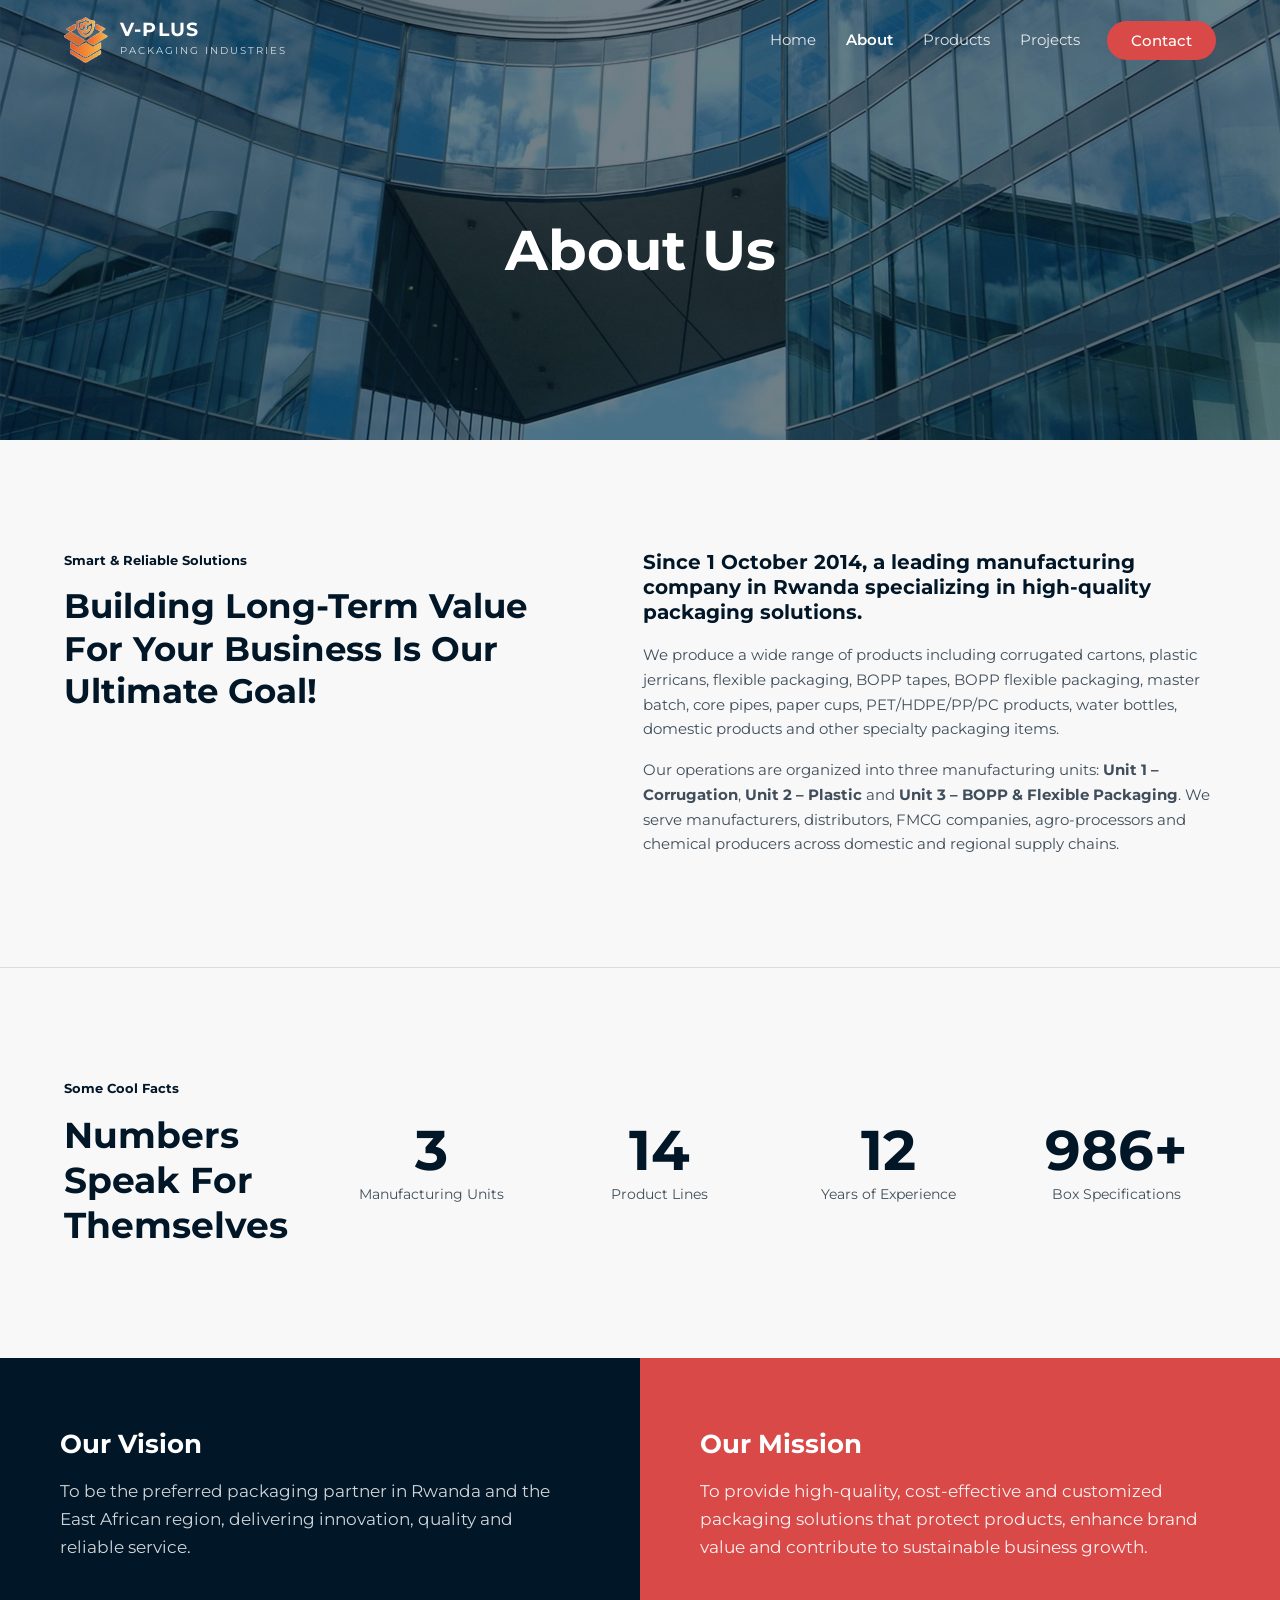
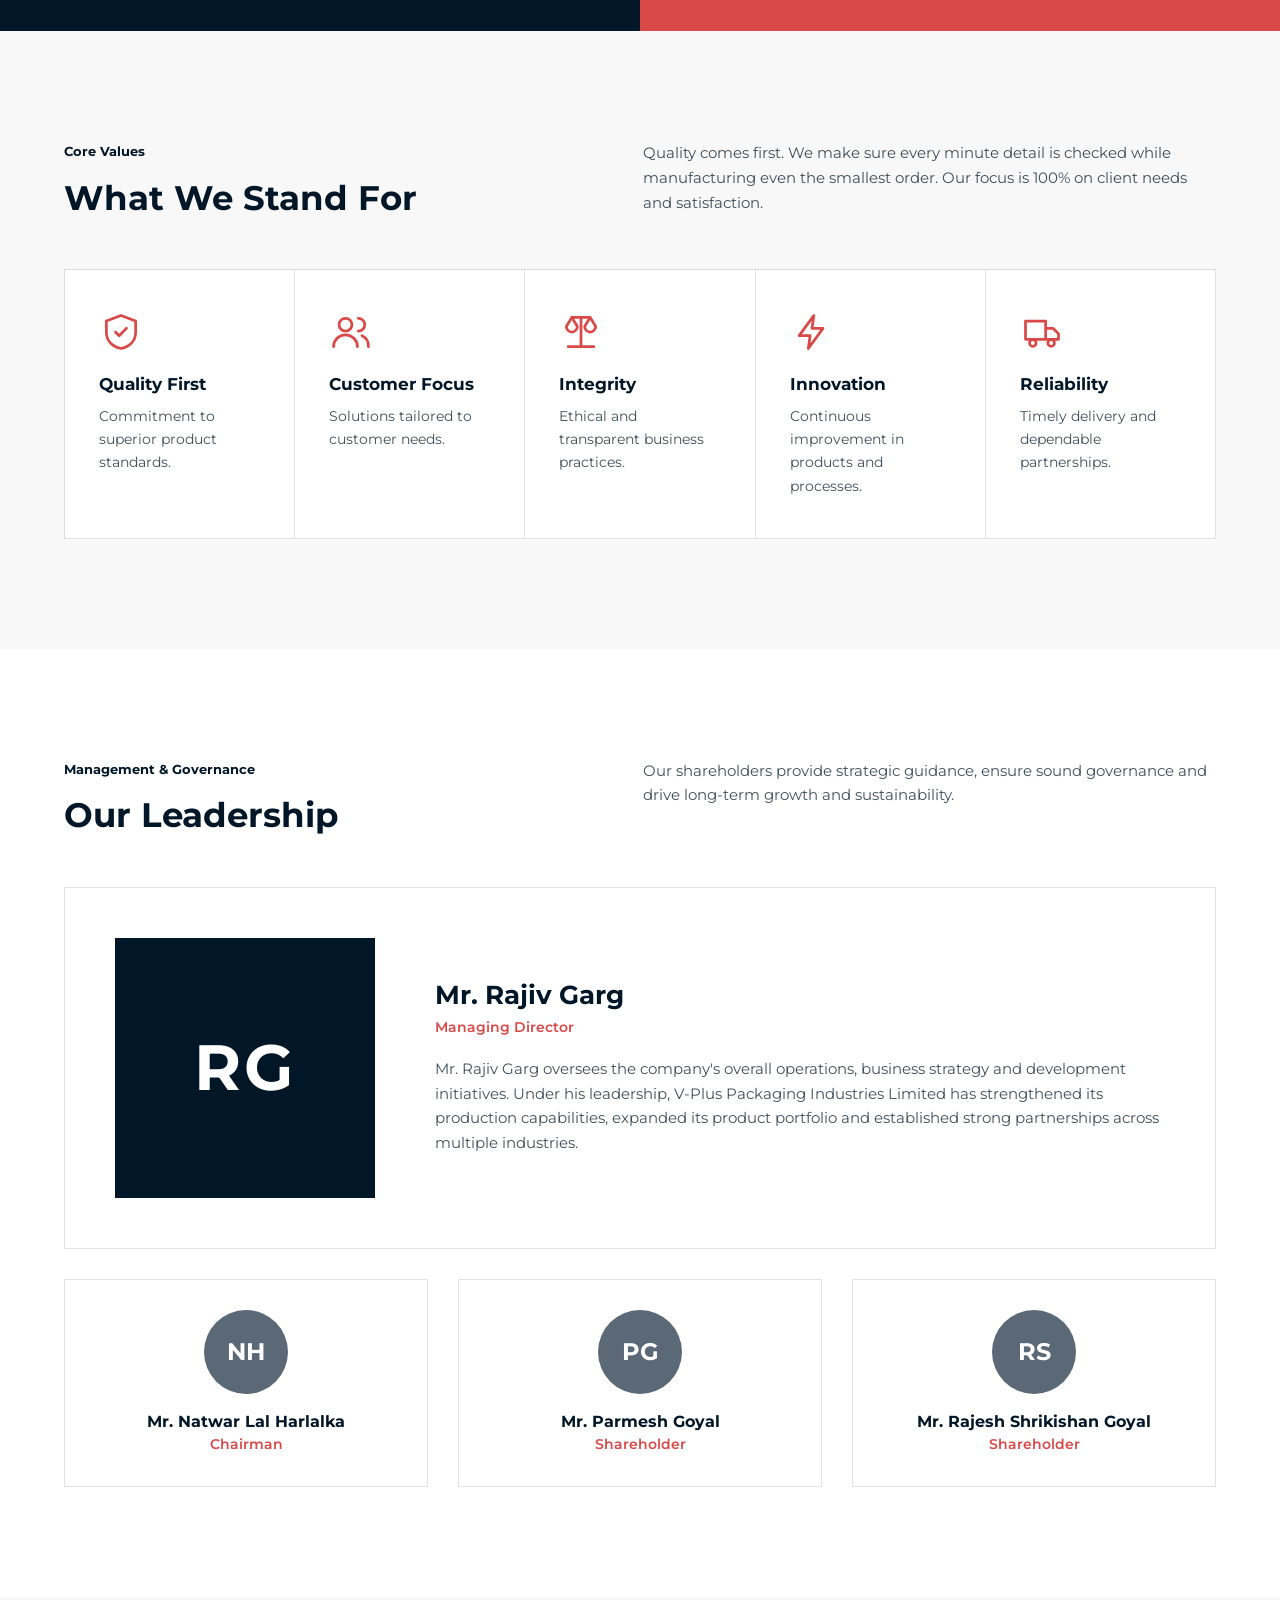
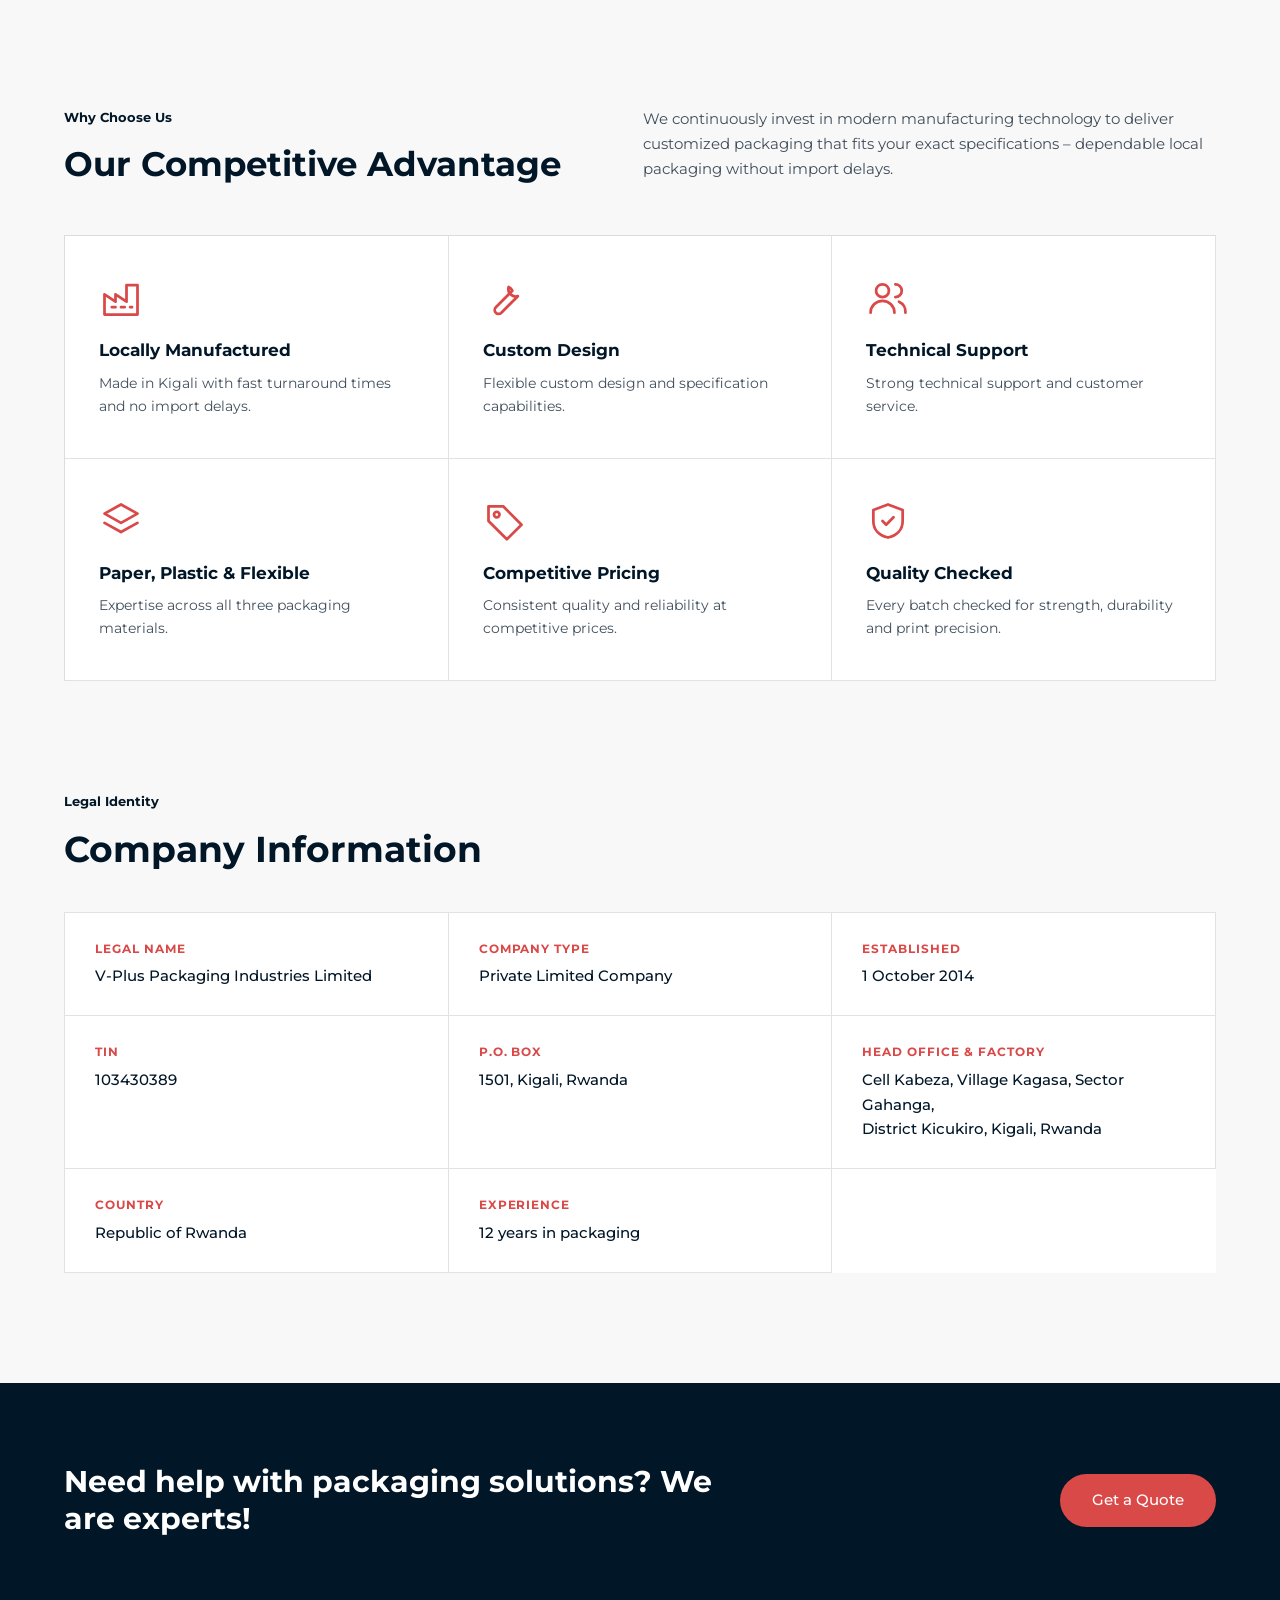
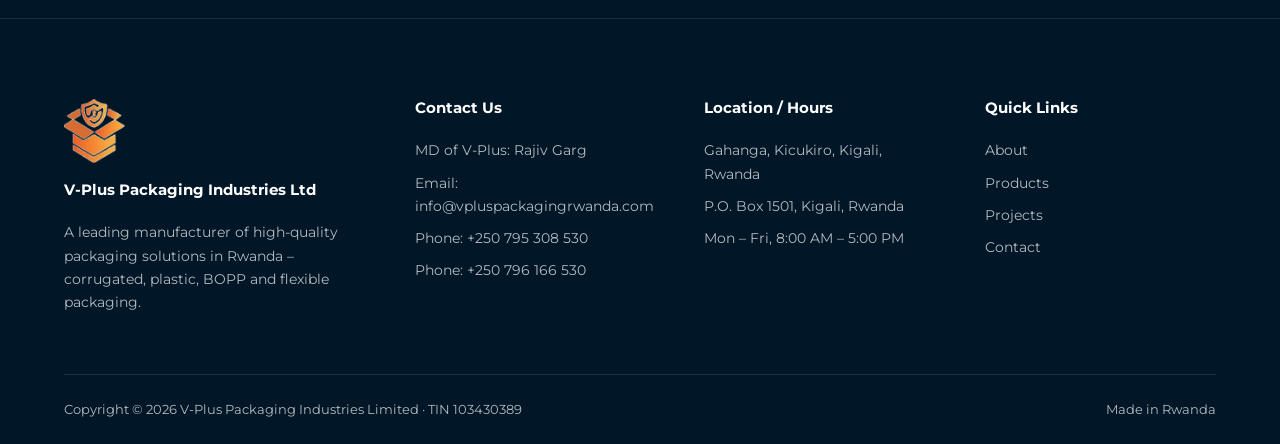
==== commit 2ad40a74: "Remove search snippet setup and block search engines Deletes structured data, canonical and share ta" ====
--- a/about.html
+++ b/about.html
@@ -3,31 +3,19 @@
 <head>
 <meta charset="utf-8">
 <meta name="viewport" content="width=device-width, initial-scale=1">
-<title>About VPlus Packaging Industries | Kigali, Rwanda</title>
-<meta name="description" content="Rwandan packaging manufacturer since 1 October 2014 with three units: corrugation, plastic, and BOPP & flexible packaging. Our vision, mission and team.">
-<link rel="canonical" href="https://rajiv1984-git.github.io/vplus-packaging/about.html">
-<meta name="theme-color" content="#011627">
-<meta property="og:type" content="website">
-<meta property="og:site_name" content="V-Plus Packaging Industries">
-<meta property="og:locale" content="en_GB">
-<meta property="og:url" content="https://rajiv1984-git.github.io/vplus-packaging/about.html">
-<meta property="og:title" content="About VPlus Packaging Industries | Kigali, Rwanda">
-<meta property="og:description" content="Rwandan packaging manufacturer since 1 October 2014 with three units: corrugation, plastic, and BOPP & flexible packaging. Our vision, mission and team.">
-<meta property="og:image" content="https://rajiv1984-git.github.io/vplus-packaging/images/og-image.jpg">
-<meta property="og:image:width" content="1200">
-<meta property="og:image:height" content="630">
-<meta property="og:image:alt" content="V-Plus Packaging Industries – packaging manufacturer in Kigali, Rwanda">
-<meta name="twitter:card" content="summary_large_image">
-<meta name="twitter:title" content="About VPlus Packaging Industries | Kigali, Rwanda">
-<meta name="twitter:description" content="Rwandan packaging manufacturer since 1 October 2014 with three units: corrugation, plastic, and BOPP & flexible packaging. Our vision, mission and team.">
-<meta name="twitter:image" content="https://rajiv1984-git.github.io/vplus-packaging/images/og-image.jpg">
-<script type="application/ld+json">{"@context": "https://schema.org", "@graph": [{"@type": ["Organization", "LocalBusiness"], "@id": "https://rajiv1984-git.github.io/vplus-packaging/#organization", "name": "V-Plus Packaging Industries Ltd", "legalName": "V-Plus Packaging Industries Limited", "alternateName": ["VPlus", "VPlus Packaging", "VPlus Packaging Industries", "V-Plus Packaging Rwanda", "VPlus corrugation factory Kigali"], "url": "https://rajiv1984-git.github.io/vplus-packaging/", "logo": "https://rajiv1984-git.github.io/vplus-packaging/images/logo-symbol.png", "image": "https://rajiv1984-git.github.io/vplus-packaging/images/hero-factory.jpg", "description": "Packaging manufacturer in Kigali, Rwanda: corrugated cartons, egg trays, paper bags, pizza boxes, plastic jerricans and bottles, BOPP tapes, flexible packaging, paper cups, master batch and core pipes.", "slogan": "Executing Excellence in Packaging", "foundingDate": "2014-10-01", "taxID": "103430389", "telephone": "+250795308530", "email": "info@vpluspackagingrwanda.com", "address": {"@type": "PostalAddress", "streetAddress": "Cell Kabeza, Village Kagasa, Sector Gahanga", "addressLocality": "Kigali", "addressRegion": "Kicukiro District", "postOfficeBoxNumber": "1501", "addressCountry": "RW"}, "openingHoursSpecification": [{"@type": "OpeningHoursSpecification", "dayOfWeek": ["Monday", "Tuesday", "Wednesday", "Thursday", "Friday"], "opens": "08:00", "closes": "17:00"}], "contactPoint": [{"@type": "ContactPoint", "contactType": "sales", "telephone": "+250795308530", "email": "info@vpluspackagingrwanda.com", "areaServed": ["RW", "BI", "CD", "UG", "TZ", "KE"], "availableLanguage": ["English", "Kinyarwanda", "French"]}, {"@type": "ContactPoint", "contactType": "sales", "telephone": "+250796166530", "email": "info@vpluspackagingrwanda.com", "areaServed": ["RW", "BI", "CD", "UG", "TZ", "KE"], "availableLanguage": ["English", "Kinyarwanda", "French"]}], "areaServed": [{"@type": "Country", "name": "Rwanda"}, {"@type": "Country", "name": "Burundi"}, {"@type": "Country", "name": "DR Congo"}, {"@type": "Country", "name": "Uganda"}, {"@type": "Country", "name": "Tanzania"}, {"@type": "Country", "name": "Kenya"}], "employee": {"@type": "Person", "name": "Rajiv Garg", "jobTitle": "Managing Director"}}, {"@type": "WebSite", "@id": "https://rajiv1984-git.github.io/vplus-packaging/#website", "url": "https://rajiv1984-git.github.io/vplus-packaging/", "name": "VPlus Packaging Industries", "alternateName": ["V-Plus Packaging", "VPlus"], "publisher": {"@id": "https://rajiv1984-git.github.io/vplus-packaging/#organization"}, "inLanguage": "en"}, {"@type": "WebPage", "@id": "https://rajiv1984-git.github.io/vplus-packaging/about.html#webpage", "url": "https://rajiv1984-git.github.io/vplus-packaging/about.html", "name": "About VPlus Packaging Industries | Kigali, Rwanda", "description": "Rwandan packaging manufacturer since 1 October 2014 with three units: corrugation, plastic, and BOPP & flexible packaging. Our vision, mission and team.", "isPartOf": {"@id": "https://rajiv1984-git.github.io/vplus-packaging/#website"}, "about": {"@id": "https://rajiv1984-git.github.io/vplus-packaging/#organization"}, "inLanguage": "en"}, {"@type": "BreadcrumbList", "itemListElement": [{"@type": "ListItem", "position": 1, "name": "Home", "item": "https://rajiv1984-git.github.io/vplus-packaging/"}, {"@type": "ListItem", "position": 2, "name": "About", "item": "https://rajiv1984-git.github.io/vplus-packaging/about.html"}]}]}</script>
+<title>About Us – V-Plus Packaging Industries Limited</title>
+<meta name="description" content="Company profile, vision, mission, values and leadership of V-Plus Packaging Industries Limited, Kigali, Rwanda.">
+<meta name="robots" content="noindex, nofollow">
+<meta name="googlebot" content="noindex, nofollow">
+<meta property="og:title" content="About Us – V-Plus Packaging Industries Limited">
+<meta property="og:description" content="Company profile, vision, mission, values and leadership of V-Plus Packaging Industries Limited, Kigali, Rwanda.">
+<meta property="og:image" content="images/hero-factory.jpg">
 <link rel="icon" href="images/favicon.png" type="image/png">
 <link rel="apple-touch-icon" href="images/apple-touch-icon.png">
 <link rel="preconnect" href="https://fonts.googleapis.com">
 <link rel="preconnect" href="https://fonts.gstatic.com" crossorigin>
 <link href="https://fonts.googleapis.com/css2?family=Montserrat:wght@400;500;600;700&display=swap" rel="stylesheet">
-<link rel="stylesheet" href="css/style.css?v=1795869737">
+<link rel="stylesheet" href="css/style.css?v=1795870349">
 </head>
 <body data-page="">
 <header class="nav" id="nav"><div class="wrap">
@@ -111,6 +99,6 @@
   </div>
   <div class="foot-bottom"><span>Copyright © <span data-year></span> V-Plus Packaging Industries Limited · TIN 103430389</span><span>Made in Rwanda</span></div>
 </div></footer>
-<script src="js/main.js?v=1795869737"></script>
+<script src="js/main.js?v=1795870349"></script>
 </body>
 </html>
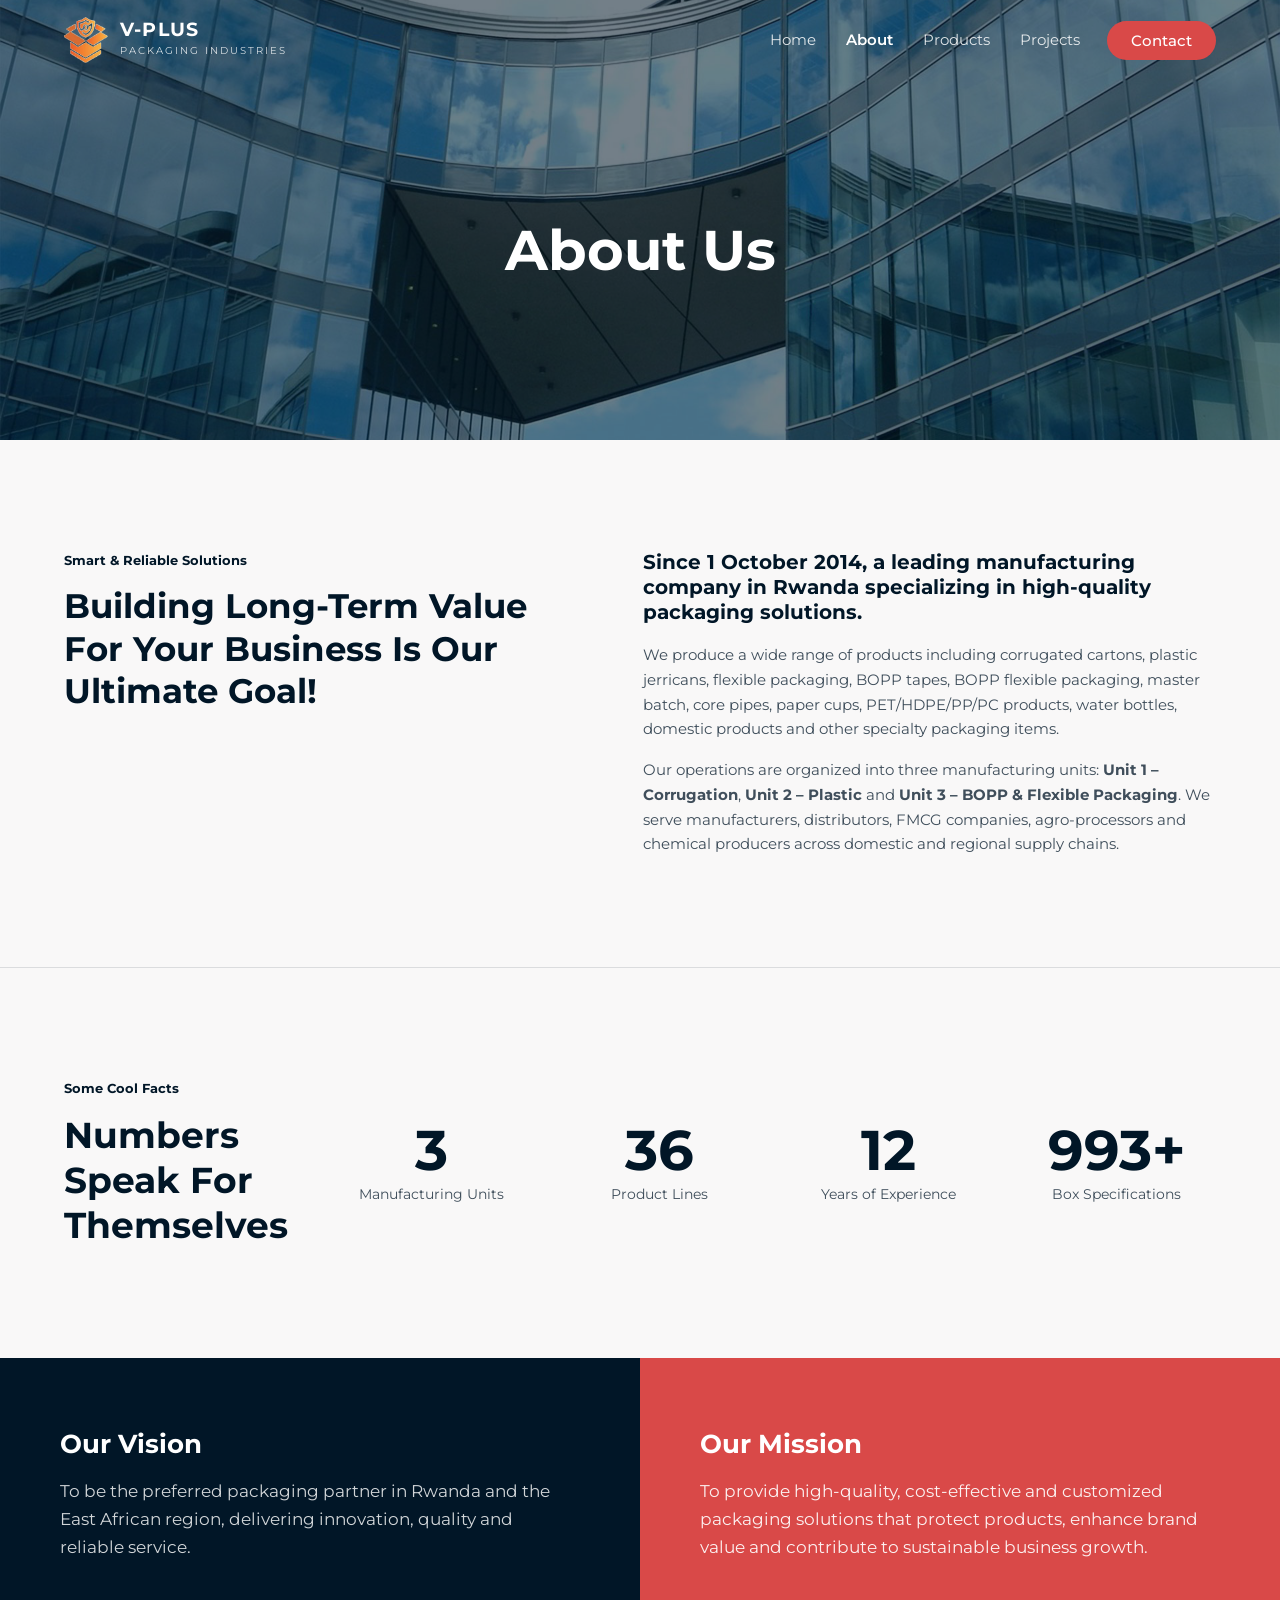
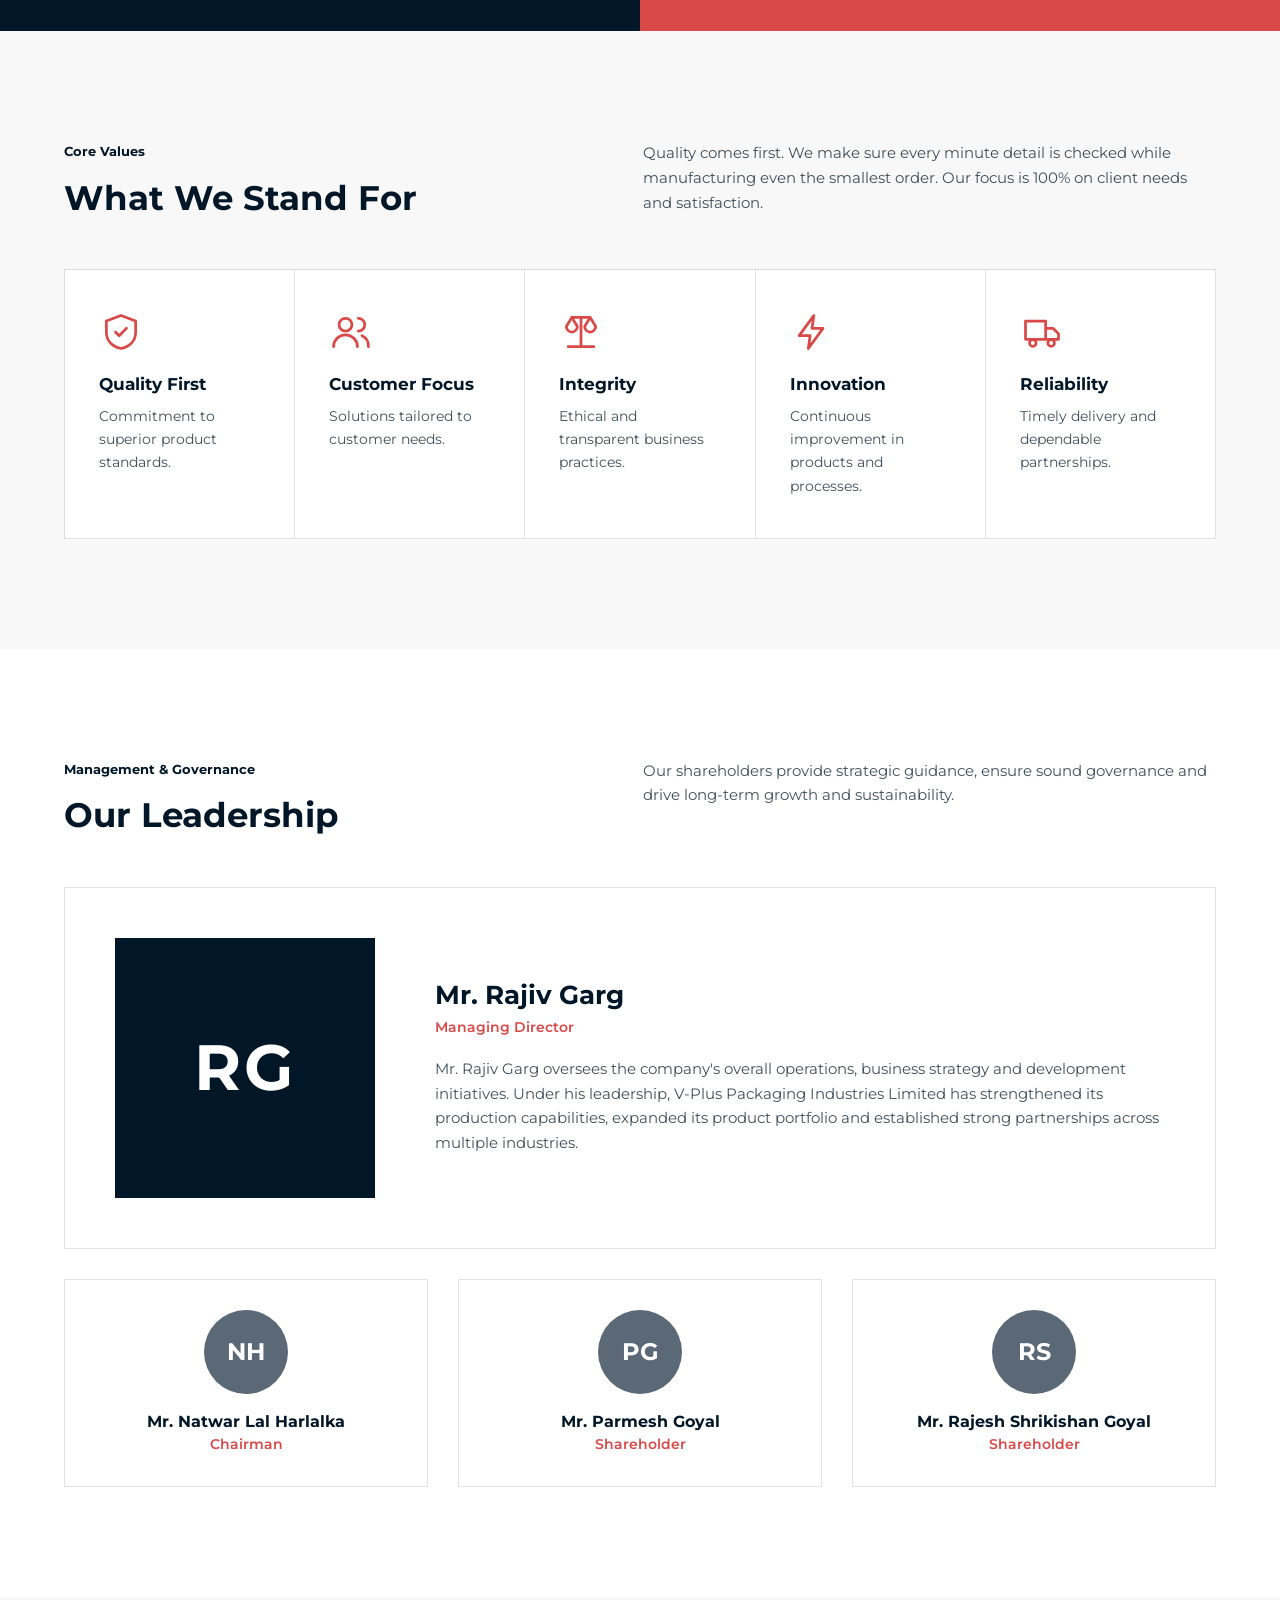
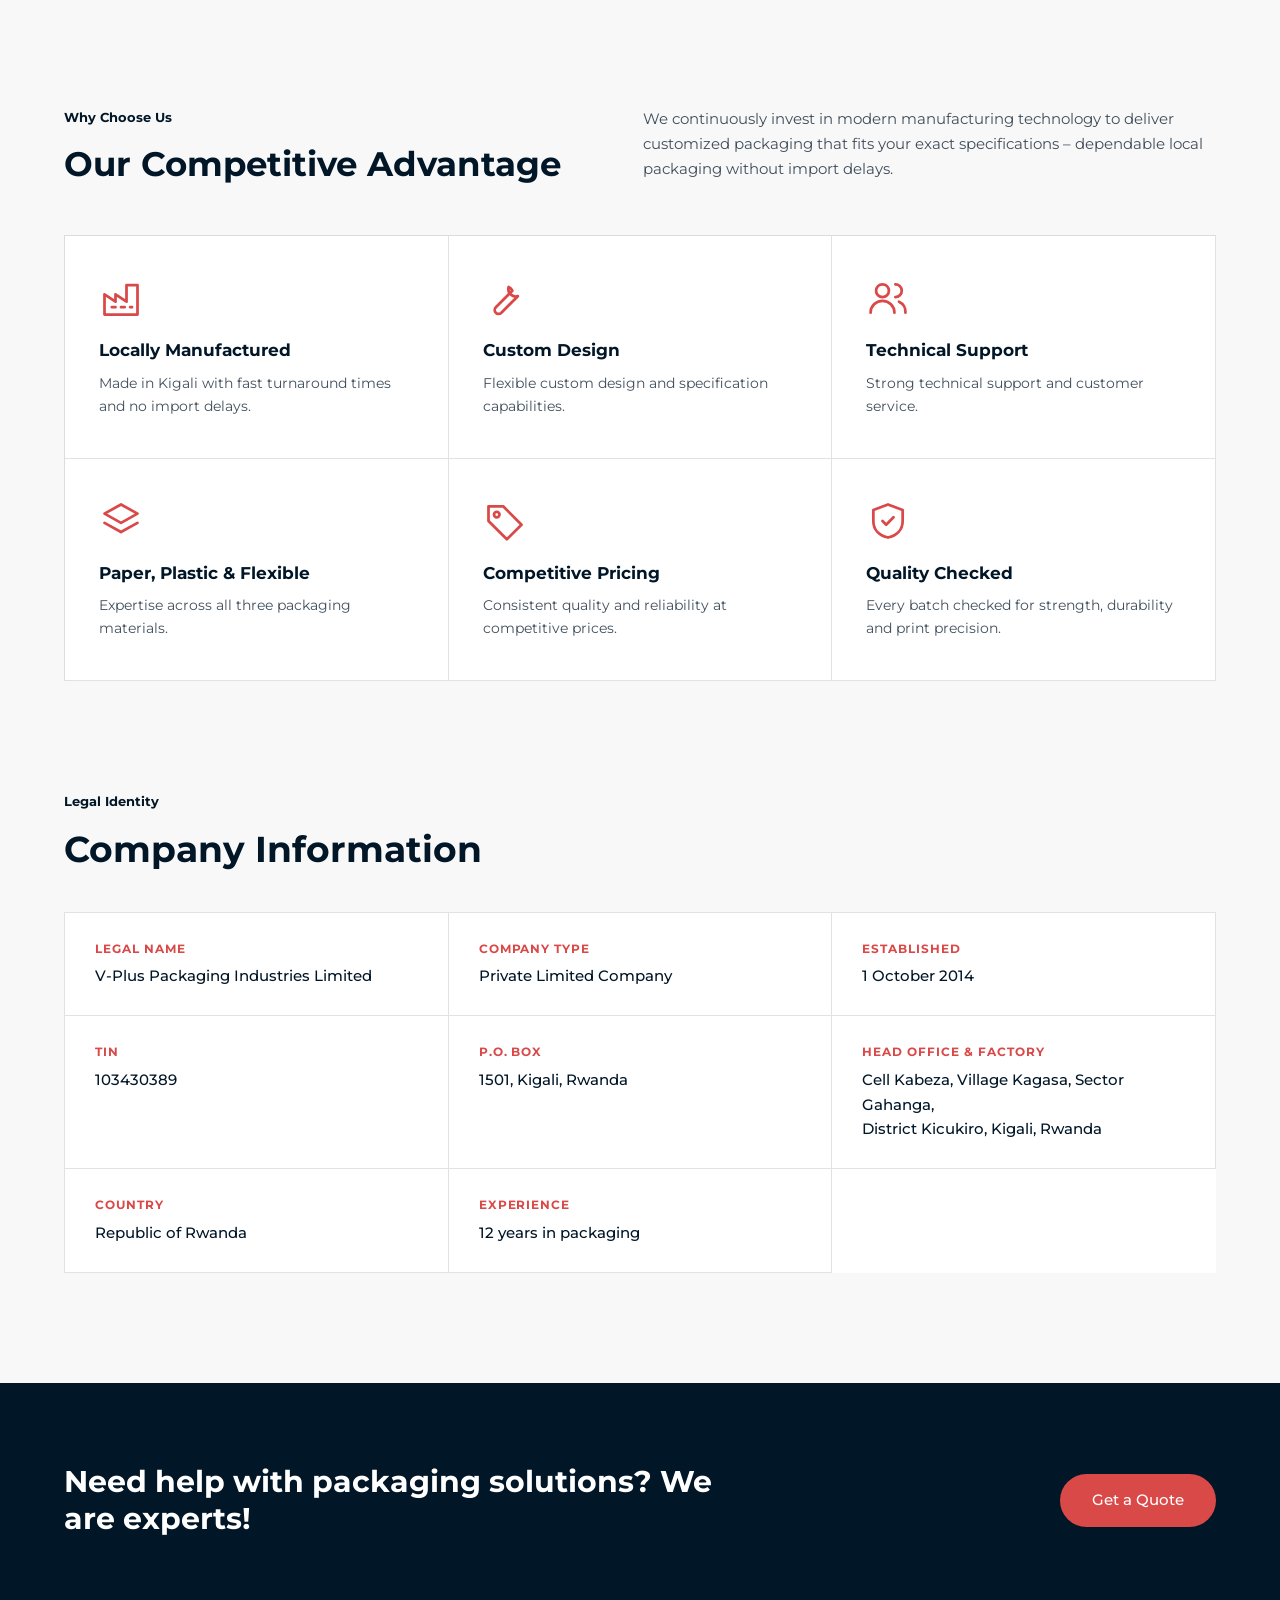
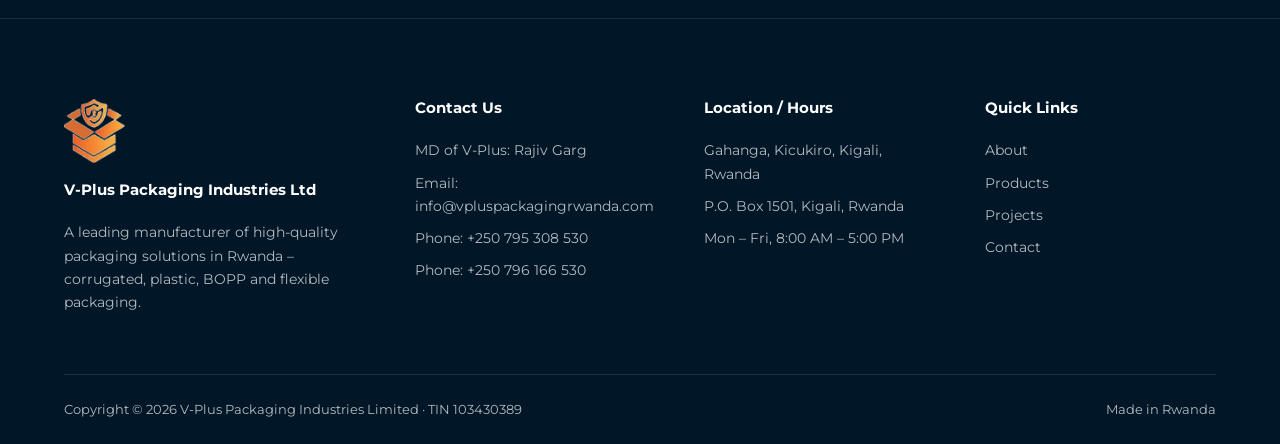
==== commit f229862b: "Add all catalogue products (36 total) with photos Co-Authored-By: Claude Opus 5.5 <noreply@anthropic" ====
--- a/about.html
+++ b/about.html
@@ -15,7 +15,7 @@
 <link rel="preconnect" href="https://fonts.googleapis.com">
 <link rel="preconnect" href="https://fonts.gstatic.com" crossorigin>
 <link href="https://fonts.googleapis.com/css2?family=Montserrat:wght@400;500;600;700&display=swap" rel="stylesheet">
-<link rel="stylesheet" href="css/style.css?v=1795870349">
+<link rel="stylesheet" href="css/style.css?v=1795872185">
 </head>
 <body data-page="">
 <header class="nav" id="nav"><div class="wrap">
@@ -36,7 +36,7 @@
 </div></section>
 <hr class="divider">
 <section><div class="wrap stats reveal">
-  <div><span class="eyebrow">Some Cool Facts</span><h2 class="h2" style="margin:0">Numbers Speak For Themselves</h2></div><div class="stat"><b data-count="3">3</b><span>Manufacturing Units</span></div><div class="stat"><b data-count="14">14</b><span>Product Lines</span></div><div class="stat"><b data-count="12" data-years>12</b><span>Years of Experience</span></div><div class="stat"><b data-count="1000" data-suffix="+">1,000+</b><span>Box Specifications</span></div>
+  <div><span class="eyebrow">Some Cool Facts</span><h2 class="h2" style="margin:0">Numbers Speak For Themselves</h2></div><div class="stat"><b data-count="3">3</b><span>Manufacturing Units</span></div><div class="stat"><b data-count="36">36</b><span>Product Lines</span></div><div class="stat"><b data-count="12" data-years>12</b><span>Years of Experience</span></div><div class="stat"><b data-count="1000" data-suffix="+">1,000+</b><span>Box Specifications</span></div>
 </div></section>
 
 <section class="vm" style="padding:0">
@@ -99,6 +99,6 @@
   </div>
   <div class="foot-bottom"><span>Copyright © <span data-year></span> V-Plus Packaging Industries Limited · TIN 103430389</span><span>Made in Rwanda</span></div>
 </div></footer>
-<script src="js/main.js?v=1795870349"></script>
+<script src="js/main.js?v=1795872185"></script>
 </body>
 </html>
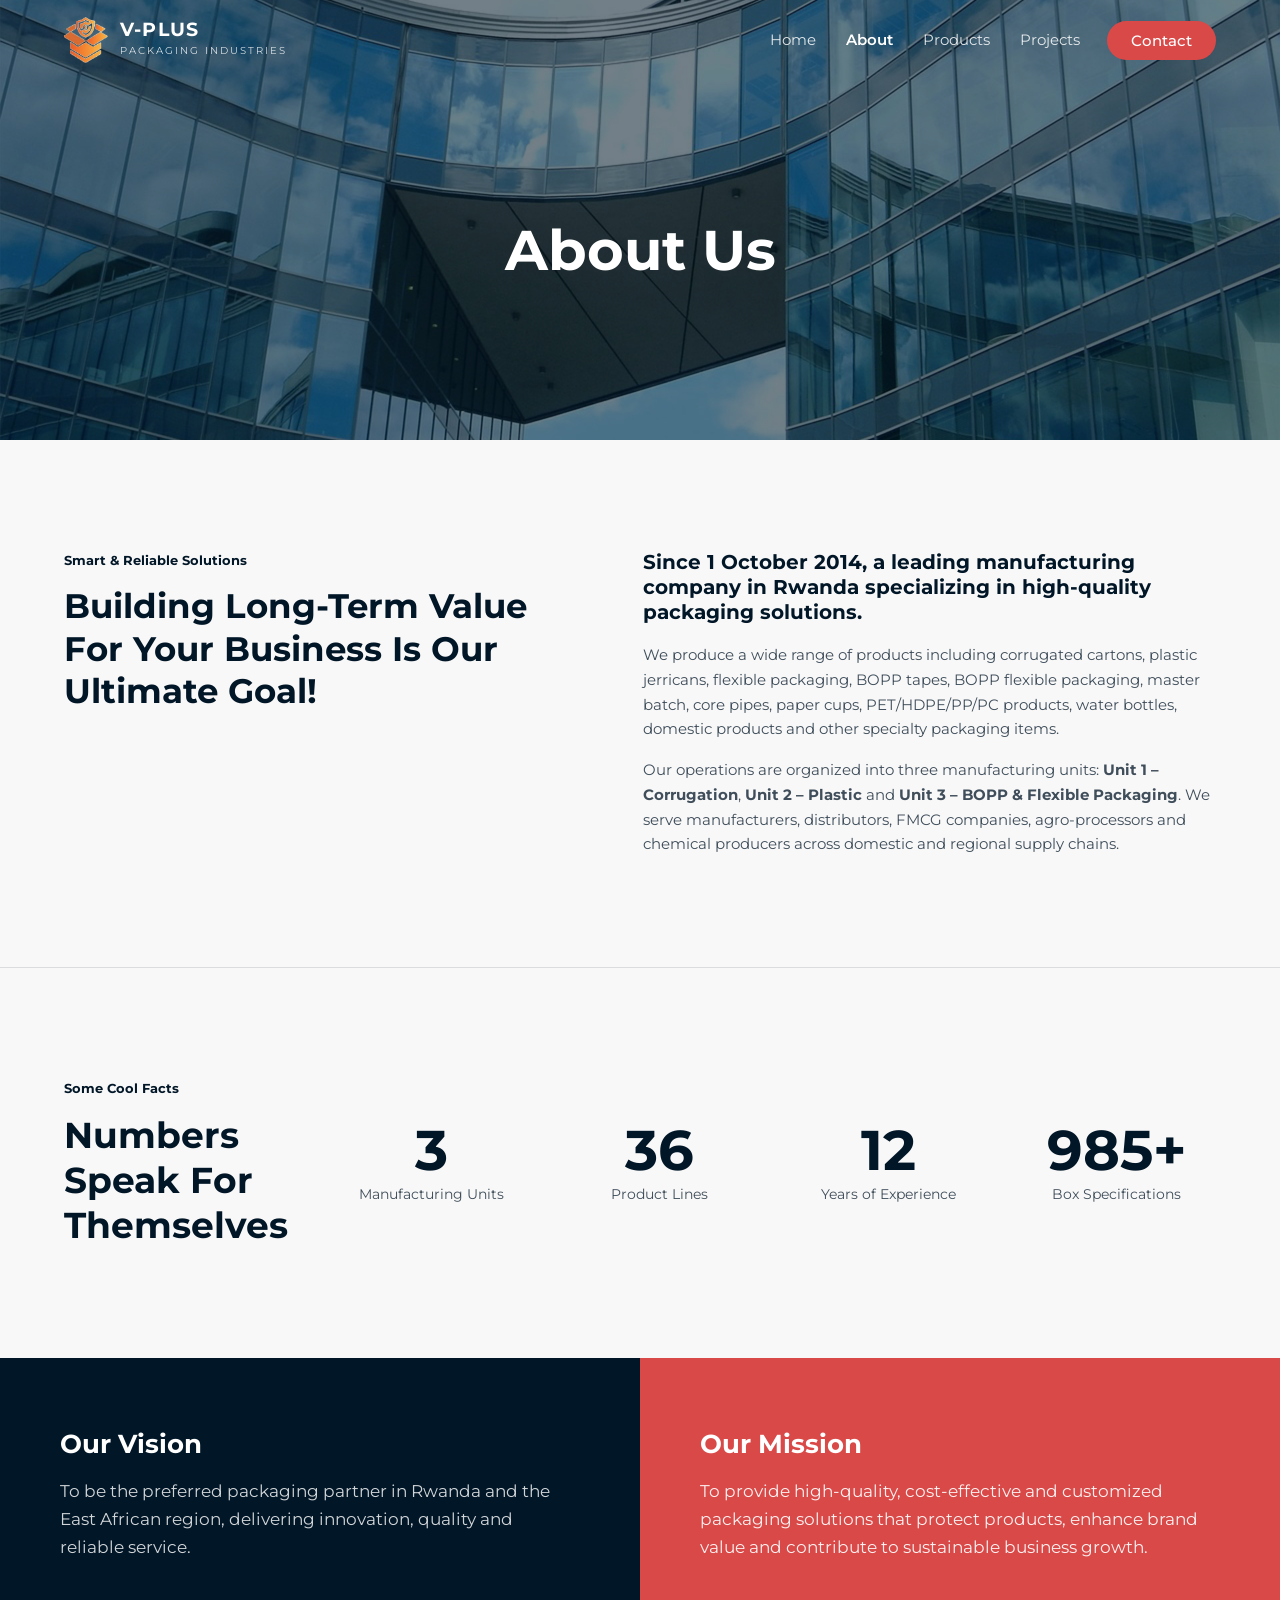
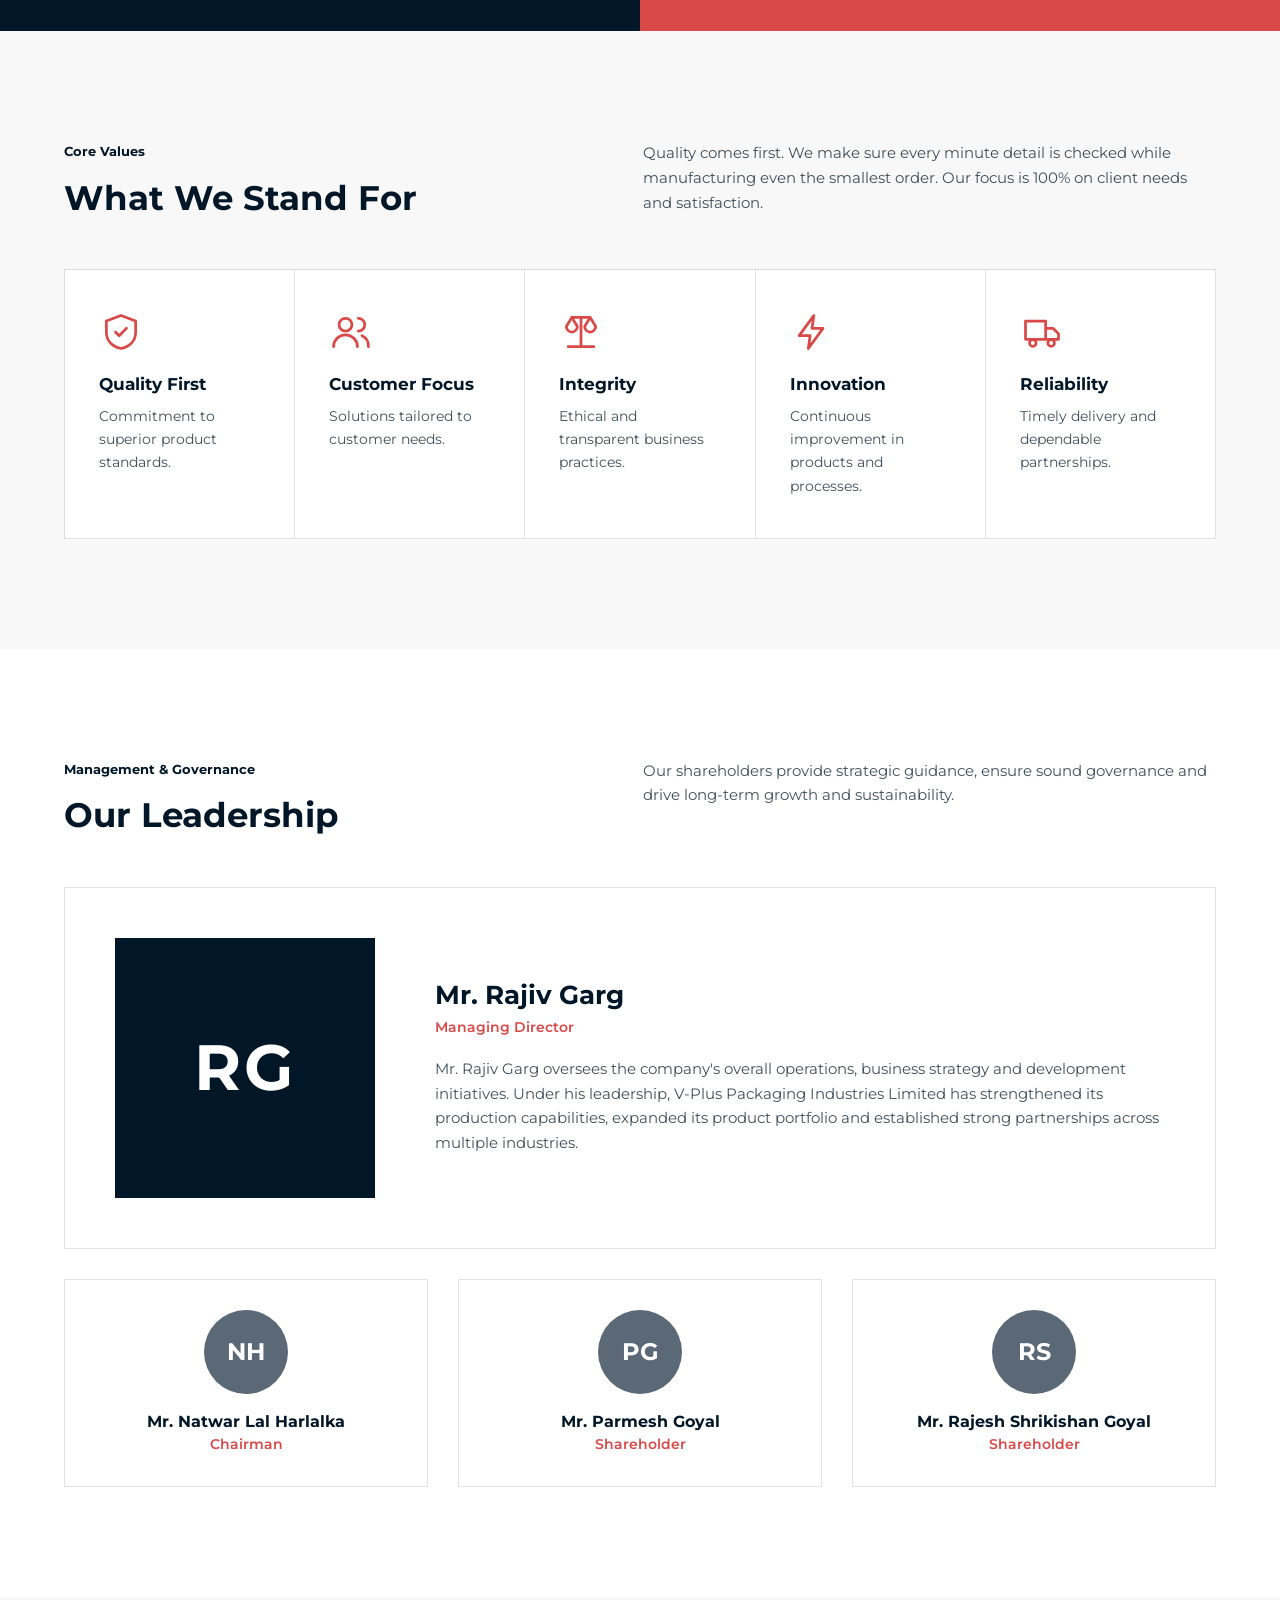
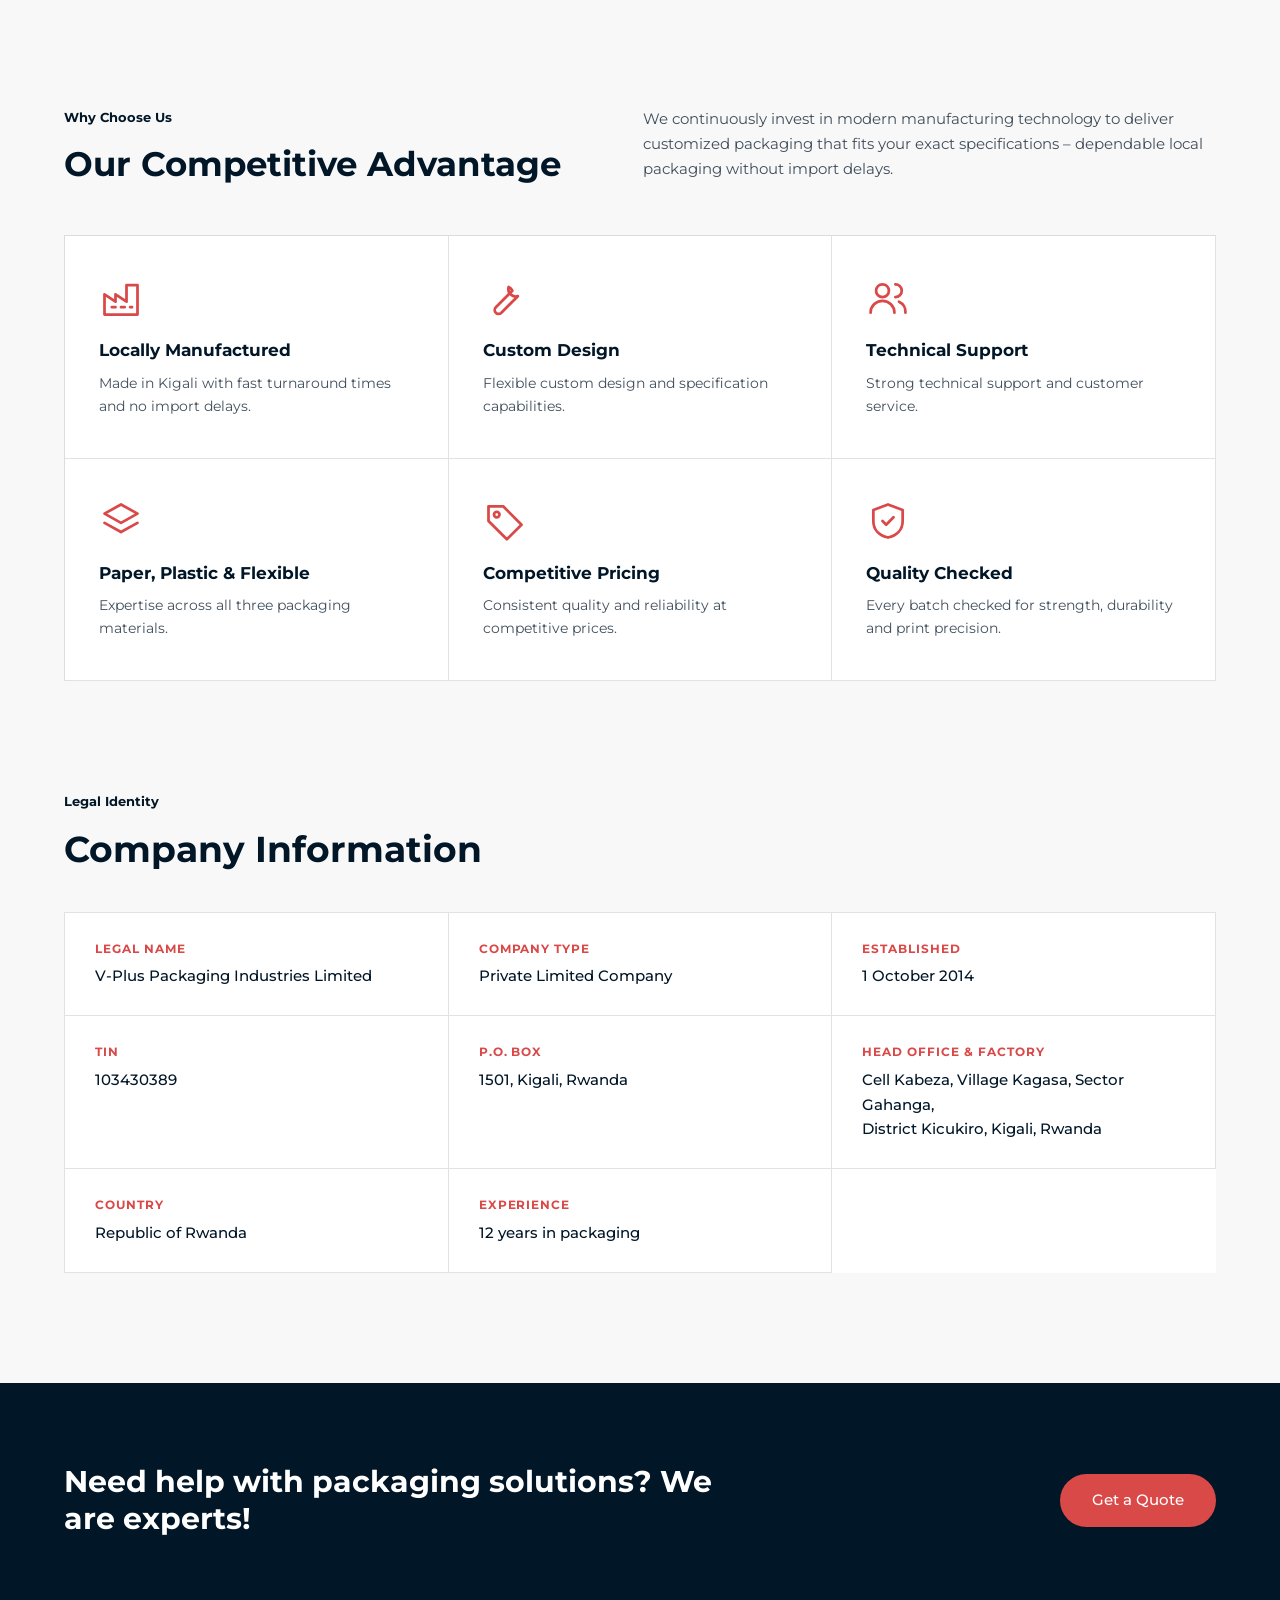
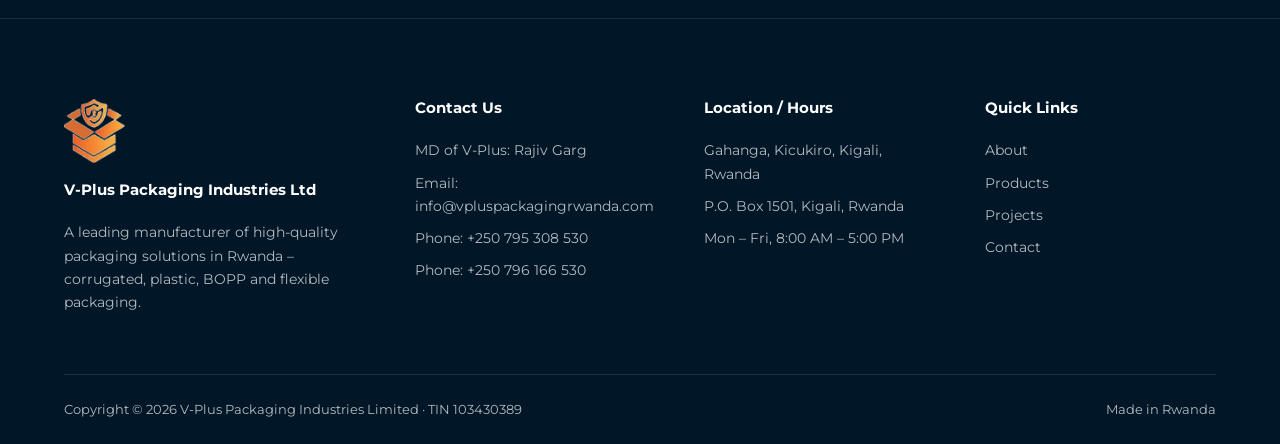
==== commit 5c86982e: "Add Toilet Cleaner & Laundry Bottles as its own product Co-Authored-By: Claude Opus 5.5 <noreply@ant" ====
--- a/about.html
+++ b/about.html
@@ -15,7 +15,7 @@
 <link rel="preconnect" href="https://fonts.googleapis.com">
 <link rel="preconnect" href="https://fonts.gstatic.com" crossorigin>
 <link href="https://fonts.googleapis.com/css2?family=Montserrat:wght@400;500;600;700&display=swap" rel="stylesheet">
-<link rel="stylesheet" href="css/style.css?v=1795872185">
+<link rel="stylesheet" href="css/style.css?v=1795872618">
 </head>
 <body data-page="">
 <header class="nav" id="nav"><div class="wrap">
@@ -36,7 +36,7 @@
 </div></section>
 <hr class="divider">
 <section><div class="wrap stats reveal">
-  <div><span class="eyebrow">Some Cool Facts</span><h2 class="h2" style="margin:0">Numbers Speak For Themselves</h2></div><div class="stat"><b data-count="3">3</b><span>Manufacturing Units</span></div><div class="stat"><b data-count="36">36</b><span>Product Lines</span></div><div class="stat"><b data-count="12" data-years>12</b><span>Years of Experience</span></div><div class="stat"><b data-count="1000" data-suffix="+">1,000+</b><span>Box Specifications</span></div>
+  <div><span class="eyebrow">Some Cool Facts</span><h2 class="h2" style="margin:0">Numbers Speak For Themselves</h2></div><div class="stat"><b data-count="3">3</b><span>Manufacturing Units</span></div><div class="stat"><b data-count="37">37</b><span>Product Lines</span></div><div class="stat"><b data-count="12" data-years>12</b><span>Years of Experience</span></div><div class="stat"><b data-count="1000" data-suffix="+">1,000+</b><span>Box Specifications</span></div>
 </div></section>
 
 <section class="vm" style="padding:0">
@@ -99,6 +99,6 @@
   </div>
   <div class="foot-bottom"><span>Copyright © <span data-year></span> V-Plus Packaging Industries Limited · TIN 103430389</span><span>Made in Rwanda</span></div>
 </div></footer>
-<script src="js/main.js?v=1795872185"></script>
+<script src="js/main.js?v=1795872618"></script>
 </body>
 </html>
